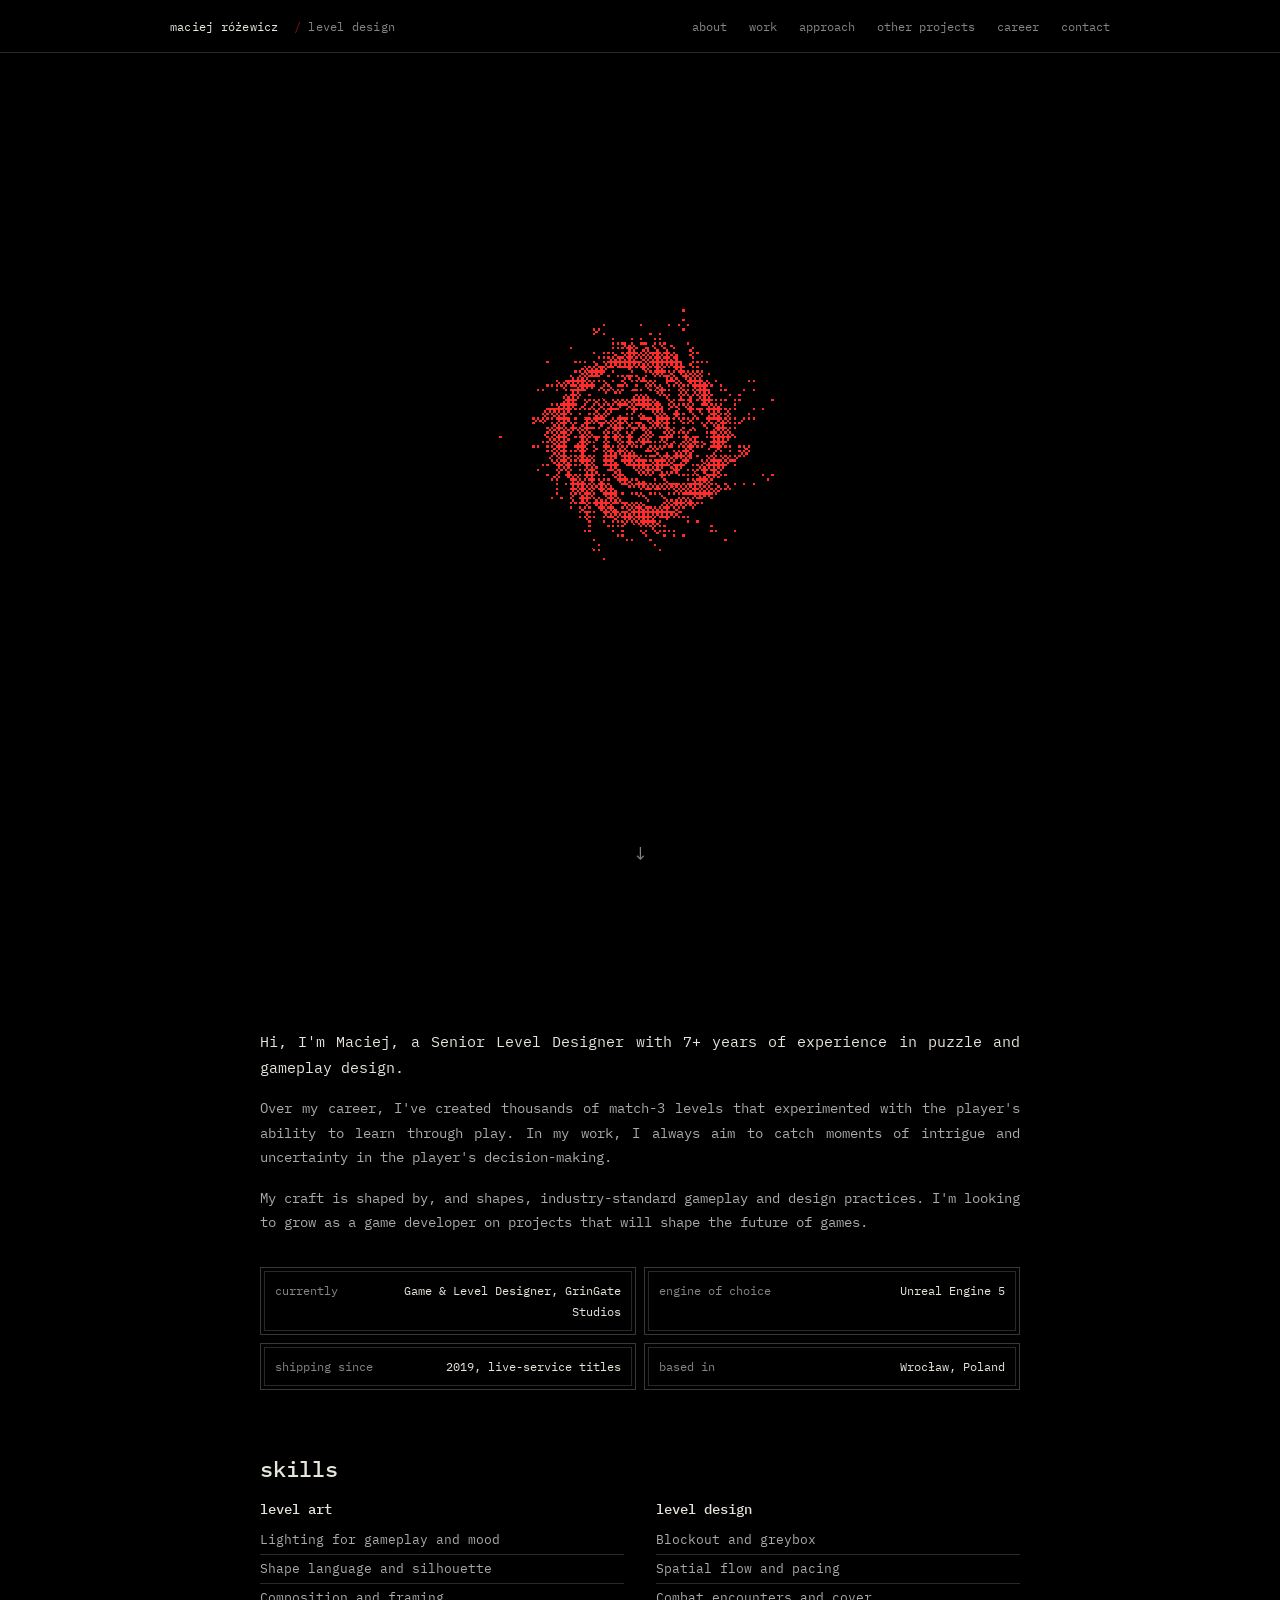
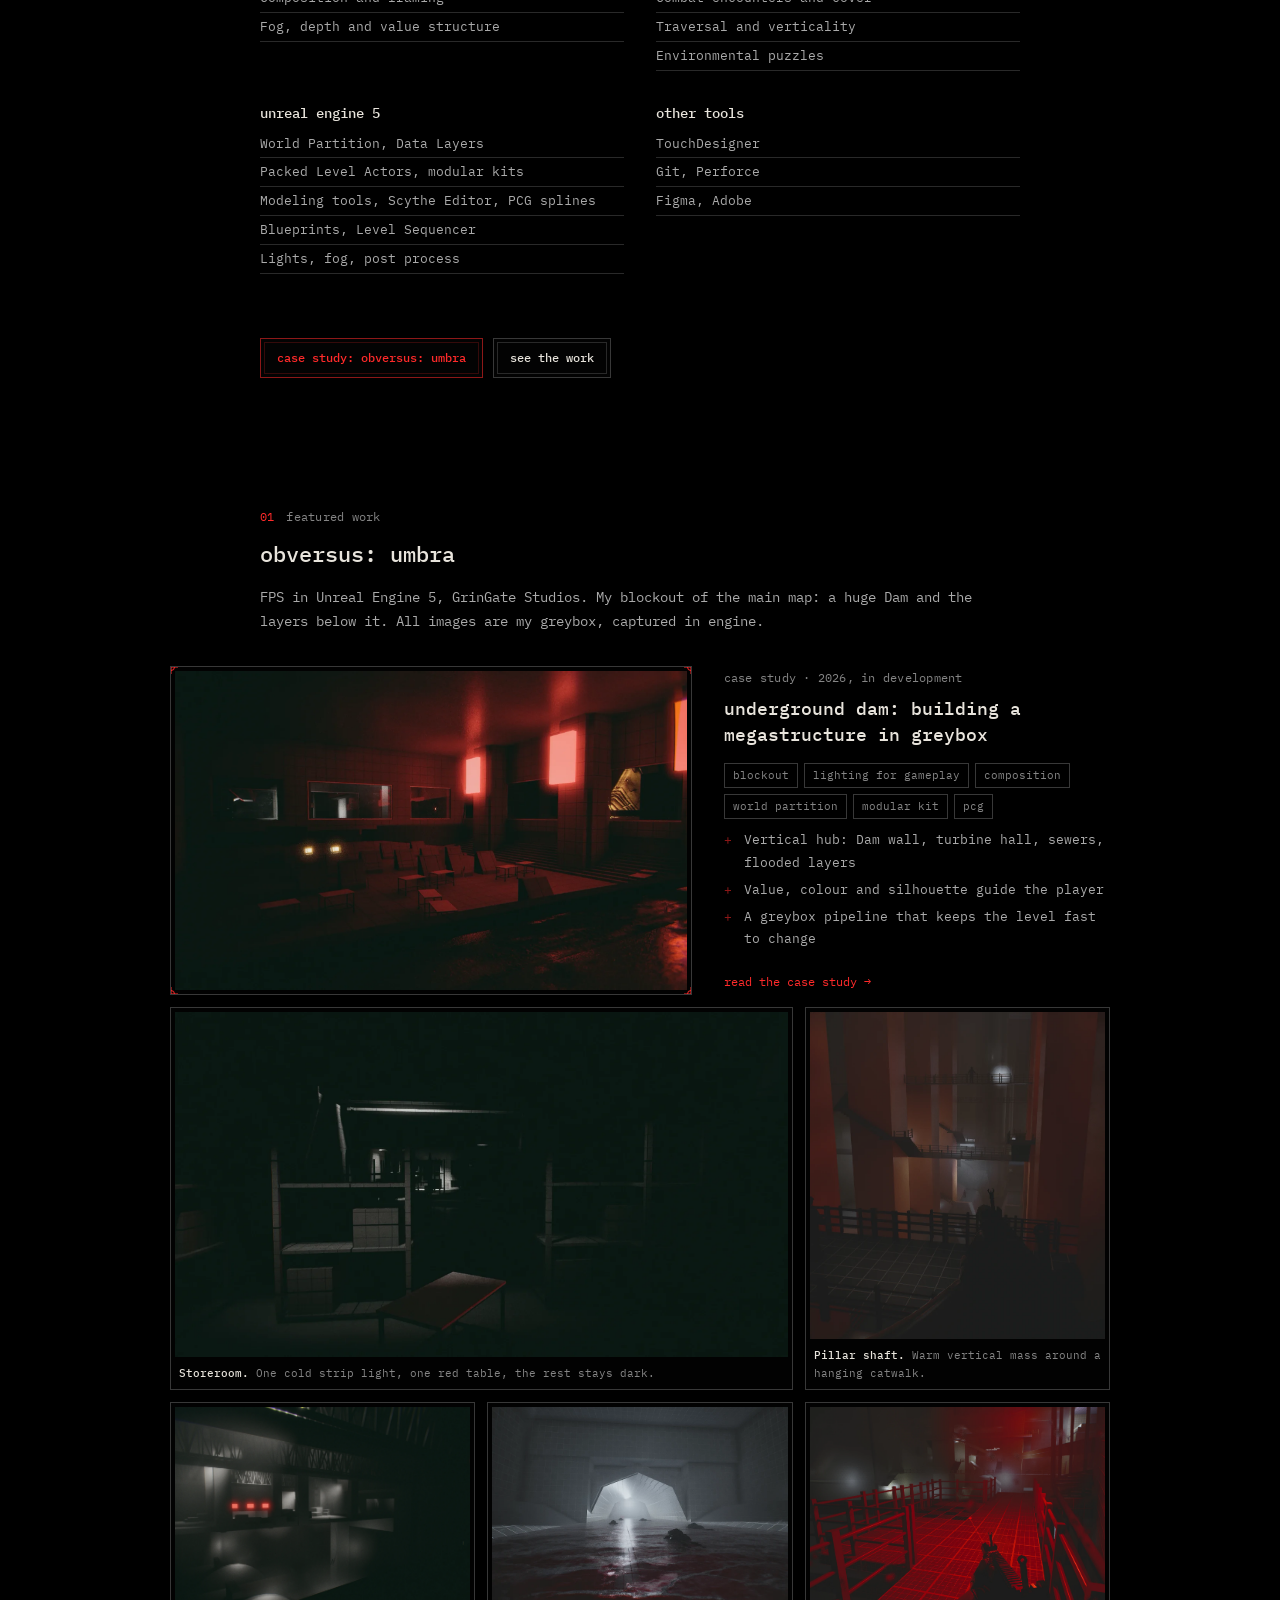
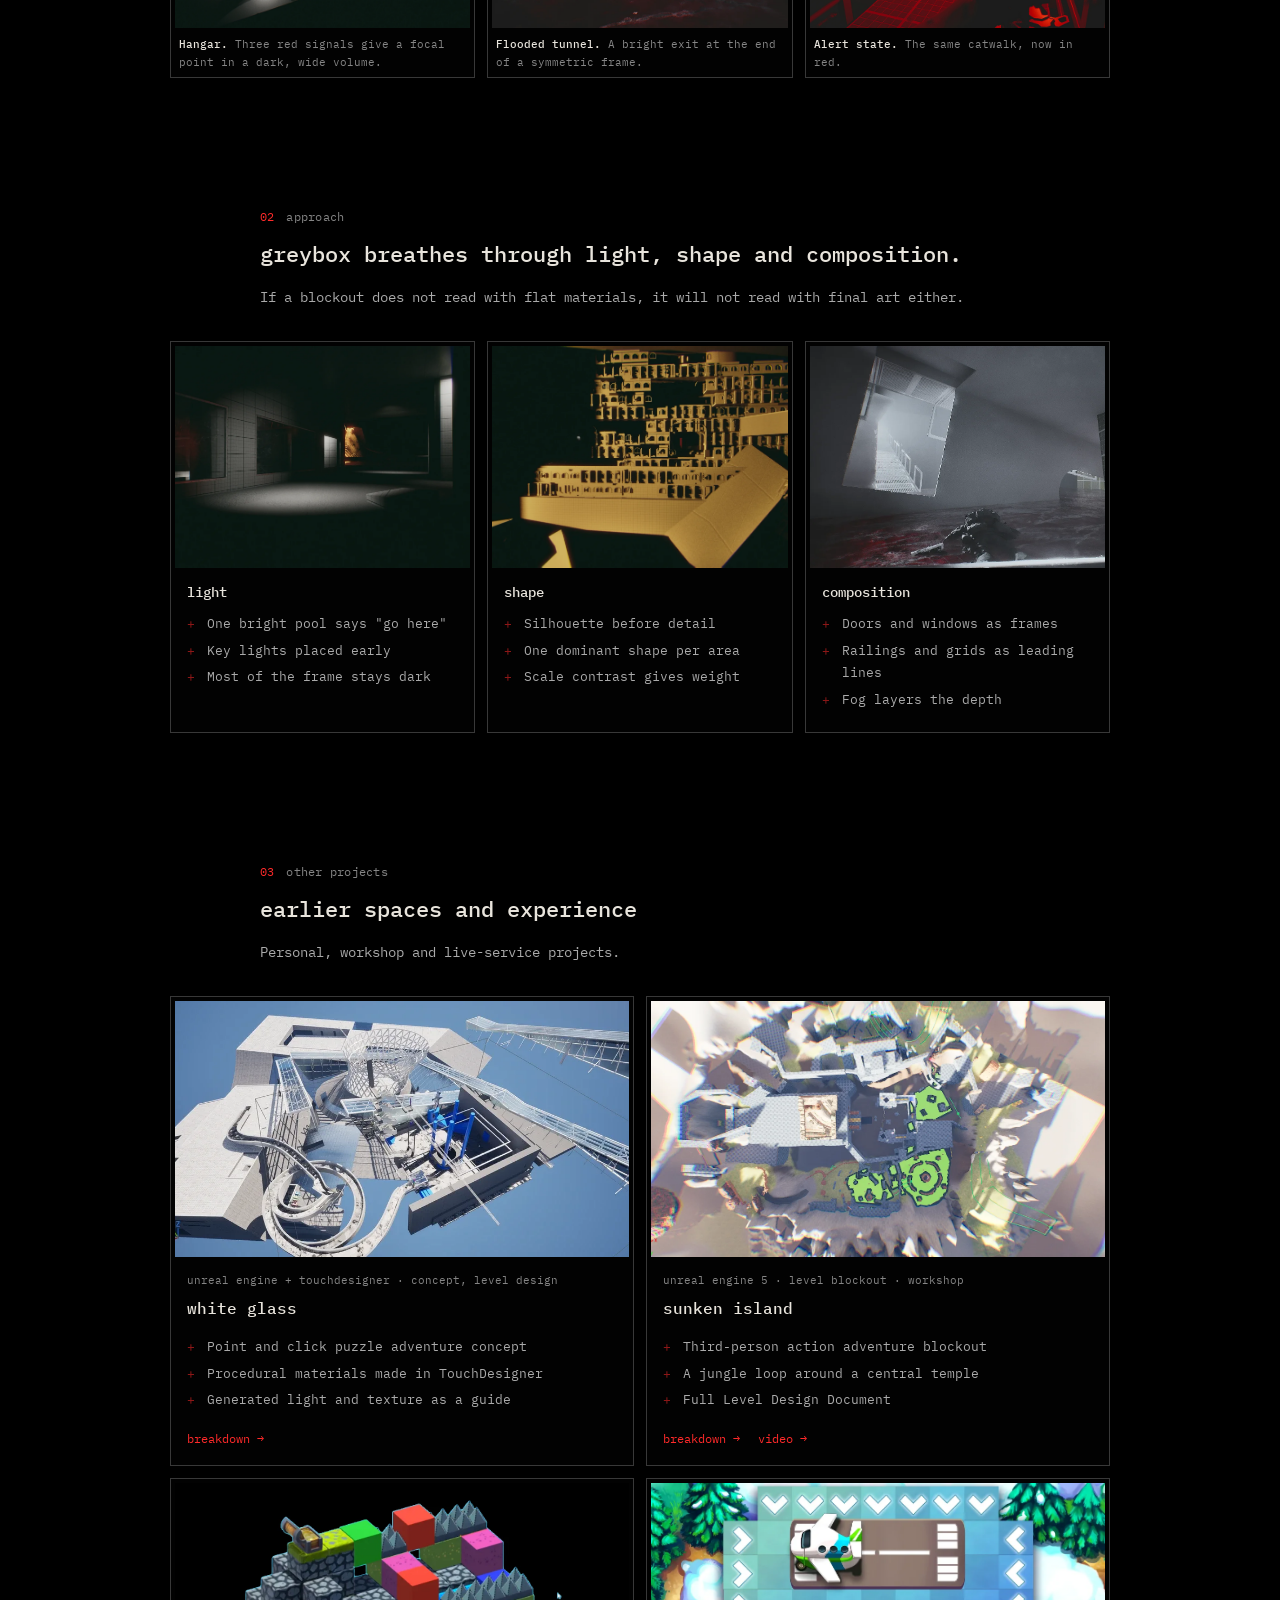
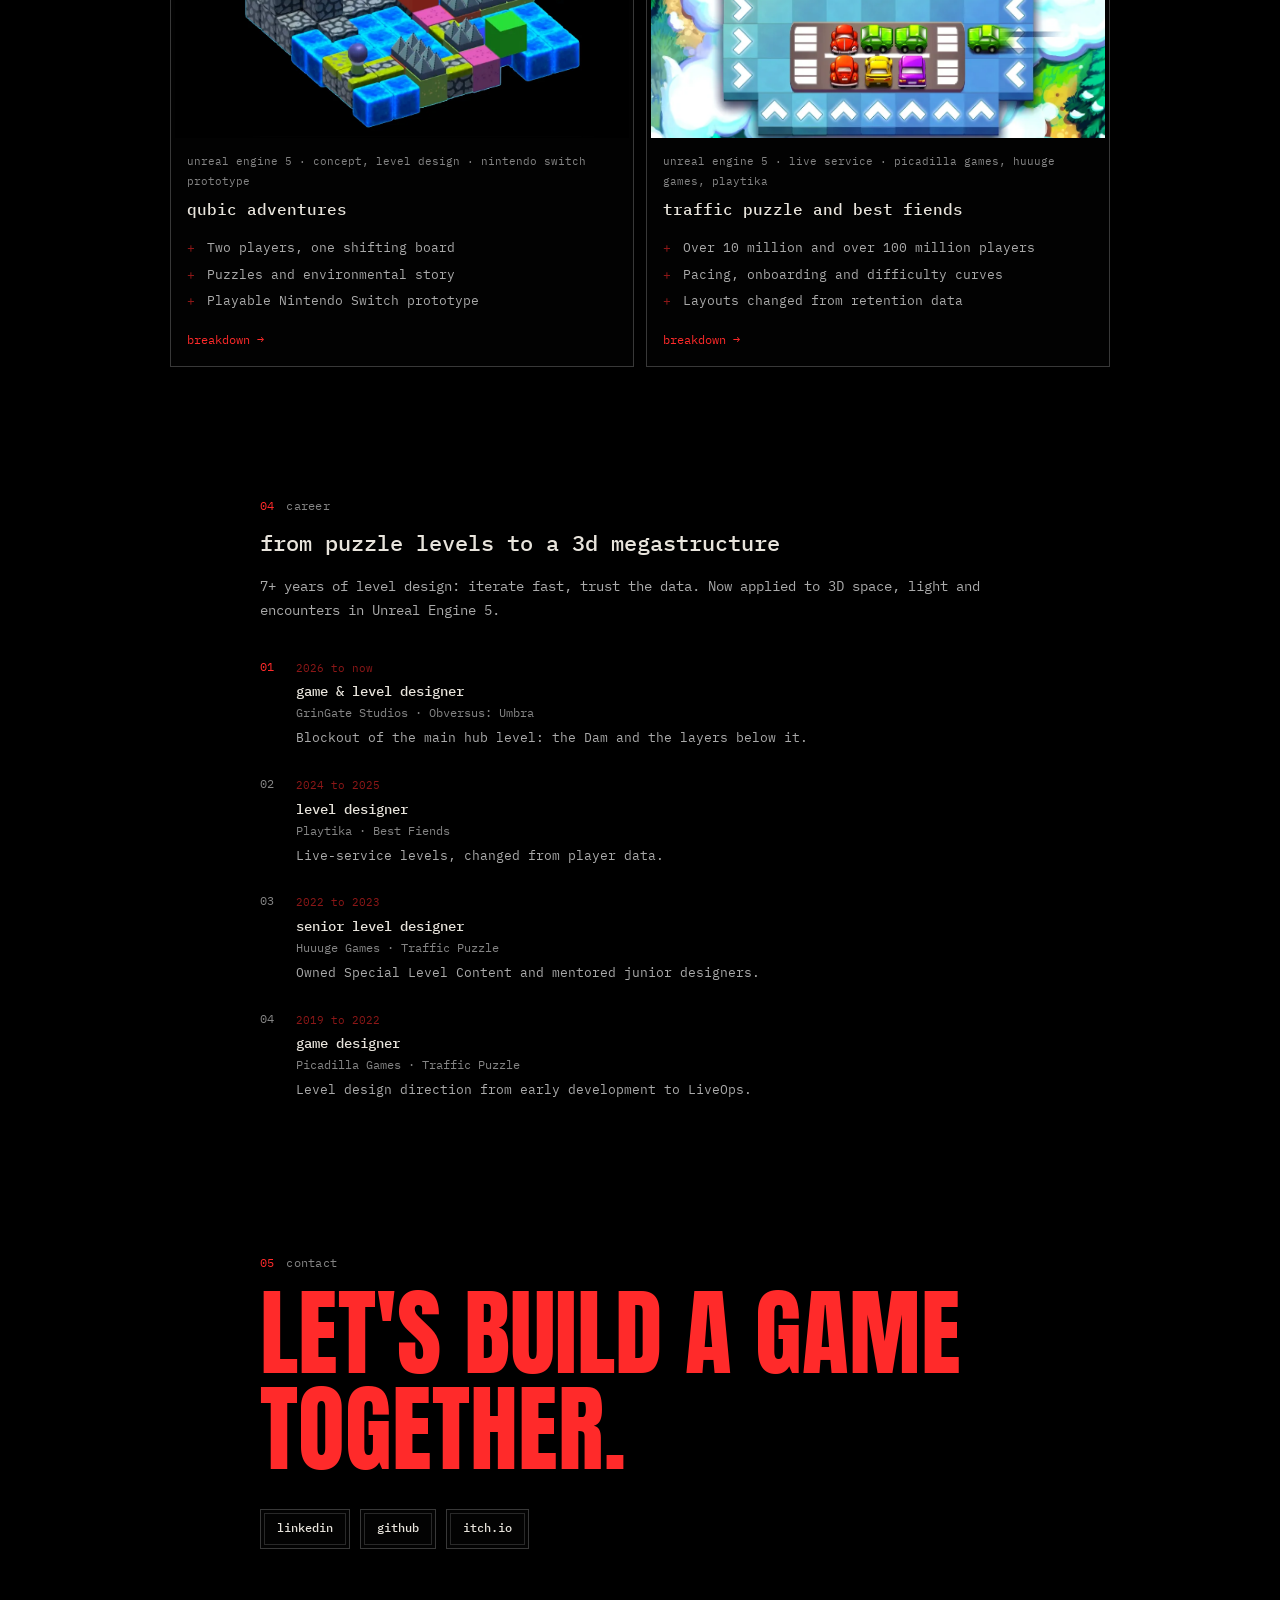
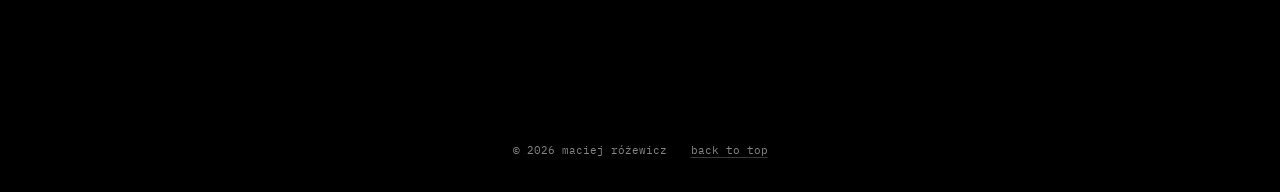
==== index.html @ 808bbcbc "Hero intro and frame-sheet print loop The swirl plays from a pre-dithered frame sheet, so no video a" ====
<!DOCTYPE html>
<html lang="en">
<head>
  <meta charset="utf-8">
  <meta name="viewport" content="width=device-width, initial-scale=1">
  <meta name="theme-color" content="#000000">
  <title>Maciej Różewicz | Level Designer, Unreal Engine</title>
  <meta name="description" content="Level design and level art portfolio of Maciej Różewicz. Blockout, light, shape and composition in Unreal Engine 5. Currently building Obversus: Umbra at GrinGate Studios.">
  <meta property="og:title" content="Maciej Różewicz | Level Designer, Unreal Engine">
  <meta property="og:description" content="Blockout, light, shape and composition in Unreal Engine 5.">
  <meta property="og:image" content="assets/img/ou/20-turbine-hall-gold.webp">
  <link rel="preconnect" href="https://fonts.googleapis.com">
  <link rel="preconnect" href="https://fonts.gstatic.com" crossorigin>
  <link href="https://fonts.googleapis.com/css2?family=Anton&family=IBM+Plex+Mono:wght@400;500&display=swap" rel="stylesheet">
  <script>document.documentElement.classList.add("js");</script>
  <link rel="stylesheet" href="assets/css/style.css?v=20261126j">
</head>
<body>
<a class="skip-link" href="#main">Skip to content</a>

<header class="site-header">
  <div class="wrap">
    <a class="brand" href="#top">Maciej Różewicz <span>Level Design</span></a>
    <button class="nav-toggle" aria-expanded="false" aria-controls="nav">Menu</button>
    <nav class="nav" id="nav" aria-label="Main">
      <a href="#about">About</a>
      <a href="#work">Work</a>
      <a href="#approach">Approach</a>
      <a href="#other">Other projects</a>
      <a href="#career">Career</a>
      <a href="#contact">Contact</a>
    </nav>
  </div>
</header>

<main id="main">

  <!-- ============ HERO ============ -->
  <svg width="0" height="0" style="position:absolute" aria-hidden="true">
    <filter id="ink"><feTurbulence type="fractalNoise" baseFrequency="0.9" numOctaves="2" seed="4"/><feDisplacementMap in="SourceGraphic" scale="1.6"/></filter>
  </svg>
  <section class="hero" id="top">
    <div class="hero-stage">
      <div class="print print-live" data-frames="assets/img/print-frames.png" data-count="147"><canvas aria-hidden="true"></canvas><img src="assets/img/print-hero.webp?v=20261126b" alt="" width="640" height="640"></div>
      <p class="signal-log" aria-label="The player acts, the level answers. For example: the player gets lost, a light shaft marks the way."><span class="log-act" aria-hidden="true">player gets lost</span><i aria-hidden="true">&rarr;</i><span class="log-res" aria-hidden="true">level: a light shaft marks the way</span></p>
    </div>
    <a class="scroll-cue" href="#about" aria-label="Scroll to about">&darr;</a>
  </section>

  <!-- ============ ABOUT ============ -->
  <section class="block intro" id="about">
    <div class="wrap">
      <h1 class="sr-only">Maciej Różewicz, Level Designer</h1>
      <div class="read reveal">
        <p class="lead">Hi, I'm Maciej, a Senior Level Designer with 7+ years of experience in puzzle and gameplay design.</p>
        <p>Over my career, I've created thousands of match-3 levels that experimented with the player's ability to learn through play. In my work, I always aim to catch moments of intrigue and uncertainty in the player's decision-making.</p>
        <p>My craft is shaped by, and shapes, industry-standard gameplay and design practices. I'm looking to grow as a game developer on projects that will shape the future of games.</p>
      </div>
      <dl class="facts reveal">
        <div><dt>currently</dt><dd>Game &amp; Level Designer, GrinGate Studios</dd></div>
        <div><dt>engine of choice</dt><dd>Unreal Engine 5</dd></div>
        <div><dt>shipping since</dt><dd>2019, live-service titles</dd></div>
        <div><dt>based in</dt><dd>Wrocław, Poland</dd></div>
      </dl>
      <h2 class="reveal">Skills</h2>
      <div class="skills reveal">
        <div>
          <h3>Level art</h3>
          <ul>
            <li>Lighting for gameplay and mood</li>
            <li>Shape language and silhouette</li>
            <li>Composition and framing</li>
            <li>Fog, depth and value structure</li>
          </ul>
        </div>
        <div>
          <h3>Level design</h3>
          <ul>
            <li>Blockout and greybox</li>
            <li>Spatial flow and pacing</li>
            <li>Combat encounters and cover</li>
            <li>Traversal and verticality</li>
            <li>Environmental puzzles</li>
          </ul>
        </div>
        <div>
          <h3>Unreal Engine 5</h3>
          <ul>
            <li>World Partition, Data Layers</li>
            <li>Packed Level Actors, modular kits</li>
            <li>Modeling tools, Scythe Editor, PCG splines</li>
            <li>Blueprints, Level Sequencer</li>
            <li>Lights, fog, post process</li>
          </ul>
        </div>
        <div>
          <h3>Other tools</h3>
          <ul>
            <li>TouchDesigner</li>
            <li>Git, Perforce</li>
            <li>Figma, Adobe</li>
          </ul>
        </div>
      </div>
      <div class="cta-row">
        <a class="btn primary" href="obversus-umbra.html">case study: obversus: umbra</a>
        <a class="btn" href="#work">see the work</a>
      </div>
    </div>
  </section>

  <!-- ============ FEATURED WORK ============ -->
  <section class="block" id="work">
    <div class="wrap">
      <div class="section-head">
        <div>
          <p class="eyebrow"><span class="num">01</span>Featured work</p>
          <h2>Obversus: Umbra</h2>
        </div>
        <p>FPS in Unreal Engine 5, GrinGate Studios. My blockout of the main map: a huge Dam and the layers below it. All images are my greybox, captured in engine.</p>
      </div>

      <a class="feature reveal" href="obversus-umbra.html">
        <div class="feature-media reg">
          <img src="assets/img/ou/22-red-lounge.webp" alt="Waiting room lit by three red light panels, with stairs at the back">
        </div>
        <div class="feature-body">
          <p class="eyebrow">Case study &middot; 2026, in development</p>
          <h3>Underground Dam: building a megastructure in greybox</h3>
          <ul class="tags">
            <li>Blockout</li><li>Lighting for gameplay</li><li>Composition</li><li>World Partition</li><li>Modular kit</li><li>PCG</li>
          </ul>
          <ul class="points">
            <li>Vertical hub: Dam wall, turbine hall, sewers, flooded layers</li>
            <li>Value, colour and silhouette guide the player</li>
            <li>A greybox pipeline that keeps the level fast to change</li>
          </ul>
          <span class="more">Read the case study</span>
        </div>
      </a>

      <div class="gallery">
        <figure class="g-8 reveal"><img src="assets/img/ou/23-storage-shelves.webp" alt="Dark storeroom with shelves, one cold strip light and a red table" loading="lazy" data-zoom><figcaption><strong>Storeroom.</strong> One cold strip light, one red table, the rest stays dark.</figcaption></figure>
        <figure class="g-4 reveal"><img src="assets/img/ou/13-pillar-canyon.webp" alt="Stacked catwalks between huge orange pillars" loading="lazy" data-zoom><figcaption><strong>Pillar shaft.</strong> Warm vertical mass around a hanging catwalk.</figcaption></figure>
        <figure class="g-4 reveal"><img src="assets/img/ou/02-hangar-red-signals.webp" alt="Hangar with three red signal lights under steel trusses" loading="lazy" data-zoom><figcaption><strong>Hangar.</strong> Three red signals give a focal point in a dark, wide volume.</figcaption></figure>
        <figure class="g-4 reveal"><img src="assets/img/ou/14-flooded-tunnel.webp" alt="Flooded tunnel with bright exit and bodies in red water" loading="lazy" data-zoom><figcaption><strong>Flooded tunnel.</strong> A bright exit at the end of a symmetric frame.</figcaption></figure>
        <figure class="g-4 reveal"><img src="assets/img/ou/12-catwalk-red-alert.webp" alt="Catwalk in red alert lighting, first-person view" loading="lazy" data-zoom><figcaption><strong>Alert state.</strong> The same catwalk, now in red.</figcaption></figure>
      </div>
    </div>
  </section>

  <!-- ============ APPROACH ============ -->
  <section class="block" id="approach">
    <div class="wrap">
      <div class="section-head">
        <div>
          <p class="eyebrow"><span class="num">02</span>Approach</p>
          <h2>Greybox breathes through light, shape and composition.</h2>
        </div>
        <p>If a blockout does not read with flat materials, it will not read with final art either.</p>
      </div>

      <div class="pillars">
        <article class="pillar reveal">
          <img src="assets/img/ou/24-tiled-windows.webp" alt="Tiled room with a single pool of light on the floor and a warm opening at the back" data-zoom>
          <div class="body">
            <h3>Light</h3>
            <ul class="points">
              <li>One bright pool says "go here"</li>
              <li>Key lights placed early</li>
              <li>Most of the frame stays dark</li>
            </ul>
          </div>
        </article>
        <article class="pillar reveal">
          <img src="assets/img/ou/21-arch-modules.webp" alt="Stacked rows of one modular arch form a wall of windows" data-zoom>
          <div class="body">
            <h3>Shape</h3>
            <ul class="points">
              <li>Silhouette before detail</li>
              <li>One dominant shape per area</li>
              <li>Scale contrast gives weight</li>
            </ul>
          </div>
        </article>
        <article class="pillar reveal">
          <img class="pos-left" src="assets/img/ou/11-window-tilted-room.webp?v=20261116b" alt="View through a window frame into a tilted, flooded room" data-zoom>
          <div class="body">
            <h3>Composition</h3>
            <ul class="points">
              <li>Doors and windows as frames</li>
              <li>Railings and grids as leading lines</li>
              <li>Fog layers the depth</li>
            </ul>
          </div>
        </article>
      </div>
    </div>
  </section>

  <!-- ============ OTHER PROJECTS ============ -->
  <section class="block" id="other">
    <div class="wrap">
      <div class="section-head">
        <div>
          <p class="eyebrow"><span class="num">03</span>Other projects</p>
          <h2>Earlier spaces and experience</h2>
        </div>
        <p>Personal, workshop and live-service projects.</p>
      </div>

      <div class="cards">
        <article class="card reveal">
          <a class="card-media" href="white-glass.html"><img src="assets/img/projects/white-glass/01-overview.webp" alt="White Glass level from above: white platforms, glass bridges and a spiral ramp" loading="lazy"></a>
          <div class="body">
            <p class="meta">Unreal Engine + TouchDesigner &middot; Concept, level design</p>
            <h3><a href="white-glass.html">White Glass</a></h3>
            <ul class="points">
              <li>Point and click puzzle adventure concept</li>
              <li>Procedural materials made in TouchDesigner</li>
              <li>Generated light and texture as a guide</li>
            </ul>
            <div class="links">
              <a href="white-glass.html">Breakdown</a>
            </div>
          </div>
        </article>

        <article class="card reveal">
          <a class="card-media" href="sunken-island.html"><img src="assets/img/projects/sunken-island/01-top-view.webp" alt="Sunken Island blockout, top view of the jungle loop" loading="lazy"></a>
          <div class="body">
            <p class="meta">Unreal Engine 5 &middot; Level blockout &middot; Workshop</p>
            <h3><a href="sunken-island.html">Sunken Island</a></h3>
            <ul class="points">
              <li>Third-person action adventure blockout</li>
              <li>A jungle loop around a central temple</li>
              <li>Full Level Design Document</li>
            </ul>
            <div class="links">
              <a href="sunken-island.html">Breakdown</a>
              <a href="https://youtu.be/KH2MGC_eYqI" target="_blank" rel="noopener">Video</a>
            </div>
          </div>
        </article>

        <article class="card reveal">
          <a class="card-media" href="qubic-adventures.html"><img src="assets/img/projects/qubic/01.webp" alt="Qubic Adventures puzzle board" loading="lazy"></a>
          <div class="body">
            <p class="meta">Unreal Engine 5 &middot; Concept, level design &middot; Nintendo Switch prototype</p>
            <h3><a href="qubic-adventures.html">Qubic Adventures</a></h3>
            <ul class="points">
              <li>Two players, one shifting board</li>
              <li>Puzzles and environmental story</li>
              <li>Playable Nintendo Switch prototype</li>
            </ul>
            <div class="links">
              <a href="qubic-adventures.html">Breakdown</a>
            </div>
          </div>
        </article>

        <article class="card reveal">
          <a class="card-media" href="puzzle-games.html"><img src="assets/img/projects/puzzle-games/tp-01.webp" alt="Traffic Puzzle level with a plane and rows of cars" loading="lazy"></a>
          <div class="body">
            <p class="meta">Unreal Engine 5 &middot; Live service &middot; Picadilla Games, Huuuge Games, Playtika</p>
            <h3><a href="puzzle-games.html">Traffic Puzzle and Best Fiends</a></h3>
            <ul class="points">
              <li>Over 10 million and over 100 million players</li>
              <li>Pacing, onboarding and difficulty curves</li>
              <li>Layouts changed from retention data</li>
            </ul>
            <div class="links">
              <a href="puzzle-games.html">Breakdown</a>
            </div>
          </div>
        </article>
      </div>
    </div>
  </section>

  <!-- ============ CAREER ============ -->
  <section class="block" id="career">
    <div class="wrap">
      <div class="section-head">
        <div>
          <p class="eyebrow"><span class="num">04</span>Career</p>
          <h2>From puzzle levels to a 3D megastructure</h2>
        </div>
        <p>7+ years of level design: iterate fast, trust the data. Now applied to 3D space, light and encounters in Unreal Engine 5.</p>
      </div>

      <ol class="timeline">
        <li class="current">
          <span class="when">2026 to now</span>
          <h3>Game &amp; Level Designer</h3>
          <div class="where">GrinGate Studios &middot; Obversus: Umbra</div>
          <p class="one">Blockout of the main hub level: the Dam and the layers below it.</p>
        </li>
        <li>
          <span class="when">2024 to 2025</span>
          <h3>Level Designer</h3>
          <div class="where">Playtika &middot; Best Fiends</div>
          <p class="one">Live-service levels, changed from player data.</p>
        </li>
        <li>
          <span class="when">2022 to 2023</span>
          <h3>Senior Level Designer</h3>
          <div class="where">Huuuge Games &middot; Traffic Puzzle</div>
          <p class="one">Owned Special Level Content and mentored junior designers.</p>
        </li>
        <li>
          <span class="when">2019 to 2022</span>
          <h3>Game Designer</h3>
          <div class="where">Picadilla Games &middot; Traffic Puzzle</div>
          <p class="one">Level design direction from early development to LiveOps.</p>
        </li>
      </ol>
    </div>
  </section>

  <!-- ============ CONTACT ============ -->
  <section class="block tight contact" id="contact">
    <div class="wrap">
      <p class="eyebrow"><span class="num">05</span>Contact</p>
      <h2>Let's build a game<br>together.</h2>
      <div class="contact-links">
        <a class="btn" href="https://www.linkedin.com/in/maciej-r%C3%B3%C5%BCewicz-6a57a228a/" target="_blank" rel="noopener">LinkedIn</a>
        <a class="btn" href="https://github.com/macuuu" target="_blank" rel="noopener">GitHub</a>
        <a class="btn" href="https://maaciek.itch.io/" target="_blank" rel="noopener">itch.io</a>
      </div>
    </div>
  </section>

</main>

<footer class="site-footer">
  <div class="wrap">
    <span>&copy; <span id="year">2026</span> Maciej Różewicz</span>
    <a href="#top">Back to top</a>
  </div>
</footer>

<script src="assets/js/main.js?v=20261126a"></script>
<script src="assets/js/print.js?v=20261126n"></script>
<script src="assets/js/log.js?v=20261126c"></script>
</body>
</html>
---- assets/css/style.css ----
/* Portfolio of Maciej Różewicz. Print-on-black style: one red ink, mono text, thin double frames. */

:root {
  --bg: #000;
  --ink: #ff2a2a;
  --ink-dim: #ff2a2a8c;
  --text: #e8e4dc;
  --dim: #aaa;
  --faint: #858585;
  --line: #383838;
  --line-in: #292929;
  --font-text: "IBM Plex Mono", ui-monospace, "SF Mono", Menlo, monospace;
  --font-display: "Anton", Impact, "Arial Narrow Bold", sans-serif;
  --col: 760px;
  --bleed: min(940px, 100vw - 32px);
  --s1: 8px; --s2: 16px; --s3: 32px; --s4: 64px; --s5: 128px;
  /* aliases used by inline styles in older markup */
  --accent: var(--ink);
  --font-mono: var(--font-text);
  --reg: url("data:image/svg+xml,%3Csvg xmlns='http://www.w3.org/2000/svg' viewBox='0 0 14 14' fill='none' stroke='%23ff2a2a' stroke-width='1'%3E%3Ccircle cx='7' cy='7' r='3.5'/%3E%3Cpath d='M7 0v14M0 7h14'/%3E%3C/svg%3E");
}

*, *::before, *::after { box-sizing: border-box; }
html { scroll-behavior: smooth; -webkit-text-size-adjust: 100%; }
body {
  margin: 0;
  background: var(--bg);
  color: var(--dim);
  font: 400 14px/1.75 var(--font-text);
  font-variant-numeric: tabular-nums lining-nums;
  -webkit-font-smoothing: antialiased;
}
::selection { background: var(--ink); color: #000; }
img { display: block; max-width: 100%; height: auto; }
[hidden] { display: none !important; }
a { color: var(--text); text-decoration: underline; text-decoration-color: var(--line); text-underline-offset: 3px; transition: color .15s, text-decoration-color .15s; }
a:hover { color: #fff; text-decoration-color: var(--ink); }
strong { color: var(--text); font-weight: 500; }
p { margin: 0 0 var(--s2); }
:focus-visible { outline: 1px solid var(--ink); outline-offset: 3px; }

h1, h2, h3 { color: var(--text); font-weight: 500; margin: 0; }
h2 { font: 500 22px/1.35 var(--font-text); text-transform: lowercase; margin-bottom: var(--s2); }
h3 { font: 500 14px/1.5 var(--font-text); text-transform: lowercase; margin-bottom: 6px; }

.skip-link { position: absolute; left: -999px; top: 8px; z-index: 100; background: var(--ink); color: #000; padding: 6px 10px; }
.skip-link:focus { left: 8px; }

/* Layout: a centred reading column, wide items break out to the bleed width */
.wrap { width: min(100% - 32px, var(--bleed)); margin-inline: auto; }
.wrap > *, .chapter > * { max-width: var(--col); margin-left: auto; margin-right: auto; }
.wrap > .gallery, .wrap > .pillars, .wrap > .cards, .wrap > .feature, 
.chapter > .gallery, .chapter > .video, .wrap > .case-layout, .case-layout, .case-layout > article { max-width: none; }

/* Header */
.site-header { position: sticky; top: 0; z-index: 40; background: #000000e6; backdrop-filter: blur(6px); border-bottom: 1px solid var(--line-in); }
.site-header .wrap { display: flex; align-items: center; justify-content: space-between; height: 52px; max-width: var(--bleed); }
.site-header .wrap > * { margin: 0; max-width: none; }
.brand { font-size: 12px; color: var(--text); text-decoration: none; text-transform: lowercase; letter-spacing: .02em; }
.brand span { color: var(--faint); margin-left: 8px; }
.brand span::before { content: "/ "; color: var(--ink-dim); }
.nav { display: flex; gap: 22px; }
.nav a { font-size: 12px; color: var(--faint); text-decoration: none; text-transform: lowercase; }
.nav a:hover { color: var(--text); }
.nav-toggle { display: none; background: none; border: 1px solid var(--line); color: var(--text); padding: 4px 10px; font: 12px var(--font-text); text-transform: lowercase; cursor: pointer; }
@media (max-width: 820px) {
  .nav-toggle { display: block; }
  .nav { display: none; position: absolute; top: 52px; left: 0; right: 0; flex-direction: column; gap: 0; background: #000; border-bottom: 1px solid var(--line); padding: 8px 16px 16px; }
  .nav a { padding: 10px 0; border-bottom: 1px solid var(--line-in); }
  .nav.open { display: flex; }
}

/* Labels */
.eyebrow { font-size: 12px; color: var(--faint); text-transform: lowercase; margin-top: 0; margin-bottom: 12px; letter-spacing: .02em; }
.eyebrow .num { color: var(--ink); margin-right: 12px; }
.role { font-size: 12px; color: var(--ink); text-transform: lowercase; letter-spacing: .04em; margin-top: 0; margin-bottom: var(--s2); }
.lead { color: var(--text); font-size: 15px; line-height: 1.7; }
.read p { text-align: justify; hyphens: auto; }
.meta { font-size: 11px; color: var(--faint); text-transform: lowercase; margin: 0 0 6px; }

/* Buttons: double frame like a node card */
.btn {
  position: relative; display: inline-flex; align-items: center; min-height: 40px; padding: 8px 16px;
  font: 500 12px/1.4 var(--font-text); text-transform: lowercase; color: var(--text); text-decoration: none;
  border: 1px solid var(--line); background: #ffffff03;
}
.btn::after { content: ""; position: absolute; inset: 3px; border: 1px solid var(--line-in); pointer-events: none; transition: border-color .15s; }
.btn:hover { color: #fff; border-color: var(--faint); }
.btn.primary { color: var(--ink); border-color: var(--ink-dim); }
.btn.primary::after { border-color: #ff2a2a33; }
.btn.primary:hover { color: #fff; background: #ff2a2a1a; }

.tags { list-style: none; display: flex; flex-wrap: wrap; gap: 6px; padding: 0; margin-top: var(--s2); margin-bottom: 0; }
.tags li { font-size: 11px; color: var(--faint); border: 1px solid var(--line); padding: 2px 8px; text-transform: lowercase; }

.points { list-style: none; padding: 0; margin-top: 10px; margin-bottom: 0; }
.points li { position: relative; padding-left: 20px; margin-bottom: 4px; font-size: 13px; }
.points li::before { content: "+"; position: absolute; left: 0; color: var(--ink-dim); }

/* Registration marks around framed exhibits */
.reg { position: relative; }
.reg::before { content: ""; position: absolute; inset: -7px; pointer-events: none; background: var(--reg) 0 0 / 14px no-repeat, var(--reg) 100% 0 / 14px no-repeat, var(--reg) 0 100% / 14px no-repeat, var(--reg) 100% 100% / 14px no-repeat; z-index: 2; }

/* Hero (home): one black screen, only the print and the typing log */
.hero { position: relative; display: grid; place-items: center; min-height: calc(100svh - 52px); padding: var(--s4) 16px; }
.hero-stage { display: flex; flex-direction: column; align-items: center; gap: var(--s3); width: min(100%, 60ch); }
.hero .print { position: relative; width: clamp(160px, 30vw, 300px); aspect-ratio: 1; filter: url(#ink); }
.hero .print canvas, .hero .print img { position: absolute; inset: 0; width: 100%; height: 100%; image-rendering: pixelated; }
.hero .print canvas { display: none; }
.hero .print.is-live canvas { display: block; }
.hero .signal-log { width: 100%; margin-top: 0; }
/* Intro (with JS): the print fades in first, the log and the scroll cue follow */
.js .hero .print { opacity: 0; transform: scale(.96); transition: opacity 2.4s ease, transform 3.2s cubic-bezier(.2, .7, .2, 1); }
.js .hero.is-on .print { opacity: 1; transform: none; }
.hero .signal-log { transition: opacity .5s ease; }
.hero .signal-log.is-waiting { opacity: 0; }
.js .hero .scroll-cue { opacity: 0; transition: opacity 1.2s ease 5s; }
.js .hero.is-on .scroll-cue { opacity: 1; }
@media (prefers-reduced-motion: reduce) { .js .hero .print, .js .hero .scroll-cue { transition: none; transform: none; } }
.scroll-cue { position: absolute; left: 50%; bottom: var(--s3); transform: translateX(-50%); color: var(--faint); text-decoration: none; font-size: 18px; animation: cue 2.4s ease-in-out infinite; }
.scroll-cue:hover { color: var(--ink); }
@keyframes cue { 50% { transform: translate(-50%, 6px); } }
@media (max-width: 620px) { .facts { grid-template-columns: 1fr; } }

/* About (home): about text, facts, then skills */
.sr-only { position: absolute; width: 1px; height: 1px; margin: -1px; padding: 0; overflow: hidden; clip: rect(0 0 0 0); white-space: nowrap; border: 0; }
.intro .facts { margin: var(--s3) auto var(--s4); }
.cta-row, .contact-links { display: flex; flex-wrap: wrap; gap: 10px; margin-top: var(--s3); }
.intro .cta-row { margin-top: var(--s4); }
.facts { display: grid; grid-template-columns: repeat(2, minmax(0, 1fr)); gap: 8px; margin-top: var(--s3); margin-bottom: 0; }
.facts div { position: relative; display: flex; justify-content: space-between; gap: 12px; padding: 12px 14px; border: 1px solid var(--line); font-size: 12px; }
.facts div::after { content: ""; position: absolute; inset: 3px; border: 1px solid var(--line-in); pointer-events: none; }
.facts dt { color: var(--faint); text-transform: lowercase; }
.facts dd { margin: 0; color: var(--text); text-align: right; }

/* Typing log (home hero): the player acts, the level answers */
.signal-log { margin-top: 18px; margin-bottom: 0; min-height: 3.4em; max-width: var(--col); font-size: 15px; line-height: 1.7; color: var(--faint); text-transform: lowercase; }
.signal-log::before { content: "> "; color: var(--ink-dim); }
.signal-log .log-act { color: var(--text); }
.signal-log i { font-style: normal; color: var(--ink-dim); margin: 0 10px; }
.signal-log .log-res { color: var(--ink); }
.signal-log:has(.log-res:empty) i { visibility: hidden; }
.signal-log .caret { display: inline-block; width: .6em; height: 1em; margin-left: 2px; vertical-align: -2px; background: var(--ink); animation: caret 1s steps(1) infinite; }
@keyframes caret { 50% { opacity: 0; } }

/* Framed figures */
figure { margin: 0; }
.frame, .gallery figure, .pillar, .card, .feature-media, .case-hero .hero-media {
  position: relative; border: 1px solid var(--line); background: #ffffff02;
}
.gallery figure { display: flex; flex-direction: column; padding: 4px; }
.gallery figure img { width: 100%; height: 100%; object-fit: cover; cursor: zoom-in; filter: saturate(.95); transition: filter .4s; }
.gallery figure:hover img { filter: saturate(1.08); }
.gallery figure .img { position: relative; flex: 1; min-height: 0; overflow: hidden; }
figcaption, .gallery figcaption { font-size: 11px; line-height: 1.6; color: var(--faint); padding: 8px 4px 2px; }
figcaption strong { color: var(--text); font-weight: 500; }

/* Sections */
.block { padding: var(--s5) 0 0; }
.block.tight { padding-bottom: var(--s5); }
.section-head { margin-bottom: var(--s3); }
.section-head > p { color: var(--dim); }

/* Approach pillars */
.pillars { display: grid; grid-template-columns: repeat(3, minmax(0, 1fr)); gap: 12px; }
.pillar { padding: 4px; }
.pillar img { aspect-ratio: 4 / 3; object-fit: cover; width: 100%; cursor: zoom-in; }
.pillar img.pos-left { object-position: left center; }
.pillar .body { padding: 14px 12px 12px; }
@media (max-width: 820px) { .pillars { grid-template-columns: 1fr; } }

/* Feature */
.feature { display: grid; grid-template-columns: 1.35fr 1fr; gap: var(--s3); align-items: center; text-decoration: none; color: inherit; margin-bottom: 12px; }
.feature-media { padding: 4px; overflow: hidden; }
.feature-media img { width: 100%; aspect-ratio: 16 / 10; object-fit: cover; transition: transform .8s ease; }
.feature:hover .feature-media img { transform: scale(1.02); }
.feature-body h3 { font-size: 18px; line-height: 1.4; }
.feature-body .eyebrow { margin-bottom: 8px; }
.more { display: inline-block; margin-top: var(--s2); color: var(--ink); font-size: 12px; text-transform: lowercase; }
.more::after { content: "  \2192"; }
.feature:hover .more { color: #fff; }
@media (max-width: 820px) { .feature { grid-template-columns: 1fr; } }

/* Gallery grid */
.gallery { display: grid; grid-template-columns: repeat(12, minmax(0, 1fr)); gap: 12px; }
.g-12 { grid-column: span 12; }
.g-8 { grid-column: span 8; }
.g-6 { grid-column: span 6; }
.g-4 { grid-column: span 4; }
.g-3 { grid-column: span 3; }
.g-2 { grid-column: span 2; }
.gallery figure > img { aspect-ratio: 16 / 9; }
.gallery .g-12 > img { aspect-ratio: 21 / 9; }
.gallery .g-6 > img, .gallery .g-4 > img, .gallery .g-3 > img, .gallery .g-2 > img { aspect-ratio: 4 / 3; }
.gallery .tall > img { aspect-ratio: 9 / 16; }
.gallery .contain > img { object-fit: contain; background: #050505; }
@media (min-width: 761px) {
  .gallery .g-8 + .g-4 > img { aspect-ratio: auto; flex: 1; min-height: 0; }
}
@media (max-width: 760px) {
  .g-12, .g-8, .g-6, .g-4, .g-3 { grid-column: span 12; }
  .gallery .g-2, .gallery .tall { grid-column: span 4; }
}

/* Project cards */
.cards { display: grid; grid-template-columns: repeat(2, minmax(0, 1fr)); gap: 12px; }
.card { display: flex; flex-direction: column; padding: 4px; }
.card-media { display: block; overflow: hidden; }
.card-media img { aspect-ratio: 16 / 9; object-fit: cover; width: 100%; transition: transform .8s ease; }
.card-media:hover img { transform: scale(1.03); }
.card .body { padding: 14px 12px 12px; display: flex; flex-direction: column; flex: 1; }
.card h3 { font-size: 16px; }
.card h3 a { color: inherit; text-decoration: none; }
.card h3 a:hover { color: var(--ink); }
.card .links { margin-top: auto; padding-top: 12px; display: flex; gap: 18px; font-size: 12px; text-transform: lowercase; }
.card .links a { color: var(--ink); text-decoration: none; }
.card .links a::after { content: " \2192"; }
.card .links a:hover { color: #fff; }
@media (max-width: 760px) { .cards { grid-template-columns: 1fr; } }

/* Career */
.about-grid { display: grid; grid-template-columns: minmax(0, 1fr) minmax(0, 1fr); gap: var(--s4); max-width: var(--col); margin-inline: auto; }
@media (max-width: 820px) { .about-grid { grid-template-columns: 1fr; gap: var(--s3); } }
.timeline { list-style: none; margin-top: 0; margin-bottom: 0; padding: 0; counter-reset: tl; }
.timeline li { position: relative; padding: 0 0 22px 36px; counter-increment: tl; }
.timeline li::before { content: counter(tl, decimal-leading-zero); position: absolute; left: 0; top: 1px; color: var(--faint); font-size: 12px; }
.timeline li.current::before { color: var(--ink); }
.timeline .when { font-size: 11px; color: var(--ink-dim); text-transform: lowercase; }
.timeline h3 { margin: 2px 0 0; }
.timeline .where { font-size: 12px; color: var(--faint); }
.timeline .one { font-size: 13px; margin: 4px 0 0; }
.skills { display: grid; grid-template-columns: repeat(2, minmax(0, 1fr)); gap: var(--s3) var(--s3); }
.skills ul { list-style: none; padding: 0; margin: 6px 0 0; }
.skills li { font-size: 12.5px; padding: 3px 0; border-bottom: 1px solid var(--line-in); }
.chapter .skills { grid-template-columns: repeat(3, minmax(0, 1fr)); }
@media (max-width: 620px) { .skills, .chapter .skills { grid-template-columns: 1fr; } }

/* Contact */
.contact h2 { font: 400 clamp(44px, 9vw, 96px)/1 var(--font-display); color: var(--ink); text-transform: uppercase; margin-bottom: var(--s3); }

.contact-links.flash .btn { animation: contact-flash 1.5s ease both; }
.contact-links.flash .btn:nth-child(2) { animation-delay: .15s; }
.contact-links.flash .btn:nth-child(3) { animation-delay: .3s; }
@keyframes contact-flash {
  0%, 100% { border-color: var(--line); color: var(--text); background: #ffffff03; }
  20%, 55% { border-color: var(--ink); color: #fff; background: #ff2a2a26; box-shadow: 0 0 18px #ff2a2a40; }
}
@media (prefers-reduced-motion: reduce) { .contact-links.flash .btn { animation: none; border-color: var(--ink); } }

/* Footer */
.site-footer { padding: var(--s4) 0 var(--s3); }
.site-footer .wrap { display: flex; justify-content: center; gap: 24px; font-size: 11px; color: var(--faint); text-transform: lowercase; }
.site-footer .wrap > * { margin: 0; }
.site-footer a { color: var(--faint); }

/* Case study and project pages */
.case-hero { display: flex; flex-direction: column; padding: var(--s4) 0 0; }
.case-hero .wrap { order: 1; }
.case-hero .hero-media { order: 2; width: var(--bleed); margin: var(--s4) auto 0; padding: 4px; }
.case-hero .hero-media img { width: 100%; aspect-ratio: 21 / 9; object-fit: cover; }
.case-hero .hero-media::before { content: ""; position: absolute; inset: -7px; pointer-events: none; background: var(--reg) 0 0 / 14px no-repeat, var(--reg) 100% 0 / 14px no-repeat, var(--reg) 0 100% / 14px no-repeat, var(--reg) 100% 100% / 14px no-repeat; }
.case-hero h1 { font: 400 clamp(46px, 9vw, 96px)/1 var(--font-display); color: var(--ink); text-transform: uppercase; margin-top: 0; margin-bottom: var(--s3); }
.breadcrumb { font-size: 11px; color: var(--faint); text-transform: lowercase; margin-bottom: var(--s3); }
.breadcrumb a { color: var(--faint); }
.case-hero .lead { max-width: var(--col); }

.case-layout { display: block; padding: var(--s4) 0 0; }
.toc { max-width: var(--col); margin: 0 auto var(--s4); border: 1px solid var(--line); padding: 14px 16px; position: relative; }
.toc::after { content: ""; position: absolute; inset: 3px; border: 1px solid var(--line-in); pointer-events: none; }
.toc p { font-size: 11px; color: var(--faint); text-transform: lowercase; margin: 0 0 8px; }
.toc ol { list-style: none; margin: 0; padding: 0; display: flex; flex-wrap: wrap; gap: 4px 22px; counter-reset: toc; }
.toc li { counter-increment: toc; position: relative; z-index: 1; }
.toc a { font-size: 12px; color: var(--dim); text-decoration: none; text-transform: lowercase; }
.toc a::before { content: counter(toc, decimal-leading-zero) " "; color: var(--faint); }
.toc a:hover, .toc a.active { color: var(--text); }
.toc a.active::before { color: var(--ink); }

.chapter { padding: 0 0 var(--s5); }
.chapter .read + .gallery, .chapter .gallery + .read, .chapter .principles + .gallery, .chapter .keys + .gallery, .chapter .gallery + .spaces { margin-top: var(--s3); }
.chapter ul:not(.tags):not(.points):not(.keys):not(.spaces) { padding-left: 20px; }

.context { display: grid; grid-template-columns: repeat(2, minmax(0, 1fr)); gap: 8px; margin: var(--s2) auto var(--s3); }
.context div { position: relative; display: flex; justify-content: space-between; gap: 12px; padding: 11px 14px; border: 1px solid var(--line); font-size: 12px; }
.context div::after { content: ""; position: absolute; inset: 3px; border: 1px solid var(--line-in); pointer-events: none; }
.context dt { color: var(--faint); text-transform: lowercase; }
.context dd { margin: 0; color: var(--text); text-align: right; }
@media (max-width: 620px) { .context { grid-template-columns: 1fr; } }

.principles { counter-reset: pr; display: grid; gap: 14px; margin-top: var(--s2); }
.principles > div { counter-increment: pr; display: grid; grid-template-columns: 36px 1fr; column-gap: 0; }
.principles > div::before { content: counter(pr, decimal-leading-zero); color: var(--faint); font-size: 12px; padding-top: 1px; grid-row: span 2; }
.principles h3 { margin: 0; }
.principles p { margin: 0; font-size: 13px; text-align: justify; hyphens: auto; }
.principles.three { margin-top: var(--s3); }

.callout { border-left: 1px solid var(--ink); padding: 4px 0 4px 16px; margin-top: var(--s3); }
.callout p { margin: 0; font-size: 12px; color: var(--faint); }

.keys, .spaces { list-style: none; padding: 0; margin: var(--s3) auto 0; display: grid; gap: 6px; }
.keys li, .spaces li { font-size: 13px; display: grid; grid-template-columns: auto 1fr; gap: 12px; align-items: baseline; border-bottom: 1px solid var(--line-in); padding: 6px 0; }
.spaces li { grid-template-columns: 170px 1fr; }
.keys li { grid-template-columns: 14px 150px 1fr; }
.dot { width: 9px; height: 9px; border-radius: 50%; display: inline-block; }
@media (max-width: 620px) { .spaces li, .keys li { grid-template-columns: 1fr; gap: 0; } .keys li { grid-template-columns: 14px 1fr; } }

table.kit { width: 100%; border-collapse: collapse; font-size: 12px; margin-top: var(--s2); }
table.kit th, table.kit td { text-align: left; padding: 8px 10px; border-bottom: 1px solid var(--line-in); }
table.kit th { color: var(--faint); font-weight: 400; text-transform: lowercase; }

.video { position: relative; aspect-ratio: 16 / 9; border: 1px solid var(--line); padding: 4px; background: #000; max-width: var(--bleed); }
.video iframe { width: 100%; height: 100%; border: 0; display: block; }
.doc-row { display: flex; flex-wrap: wrap; gap: 10px; margin-top: var(--s3); }

.next-case { display: flex; justify-content: space-between; gap: 12px; padding: 0 0 var(--s4); max-width: var(--col); }

/* Lightbox */
.lightbox { position: fixed; inset: 0; z-index: 90; background: #000000f2; display: none; flex-direction: column; align-items: center; justify-content: center; padding: 60px 20px; }
.lightbox.open { display: flex; }
.lightbox img { max-width: 100%; max-height: calc(100vh - 150px); object-fit: contain; border: 1px solid var(--line); padding: 4px; }
.lightbox .lb-caption { color: var(--faint); font-size: 12px; margin-top: 14px; text-align: center; max-width: 760px; }
.lightbox button { position: absolute; background: #000; color: var(--text); border: 1px solid var(--line); width: 42px; height: 42px; font: 16px var(--font-text); cursor: pointer; }
.lightbox button:hover { border-color: var(--ink); color: var(--ink); }
.lb-close { top: 18px; right: 18px; }
.lb-prev { left: 18px; top: 50%; transform: translateY(-50%); }
.lb-next { right: 18px; top: 50%; transform: translateY(-50%); }
@media (max-width: 760px) { .lb-prev, .lb-next { top: auto; bottom: 18px; transform: none; } }

/* Reveal */
.reveal { opacity: 0; transform: translateY(14px); transition: opacity .9s ease, transform .9s ease; }
.reveal.in { opacity: 1; transform: none; }

@media (prefers-reduced-motion: reduce) {
  html { scroll-behavior: auto; }
  .reveal { opacity: 1; transform: none; transition: none; }
  .gallery figure img, .feature-media img, .card-media img { transition: none; }
}
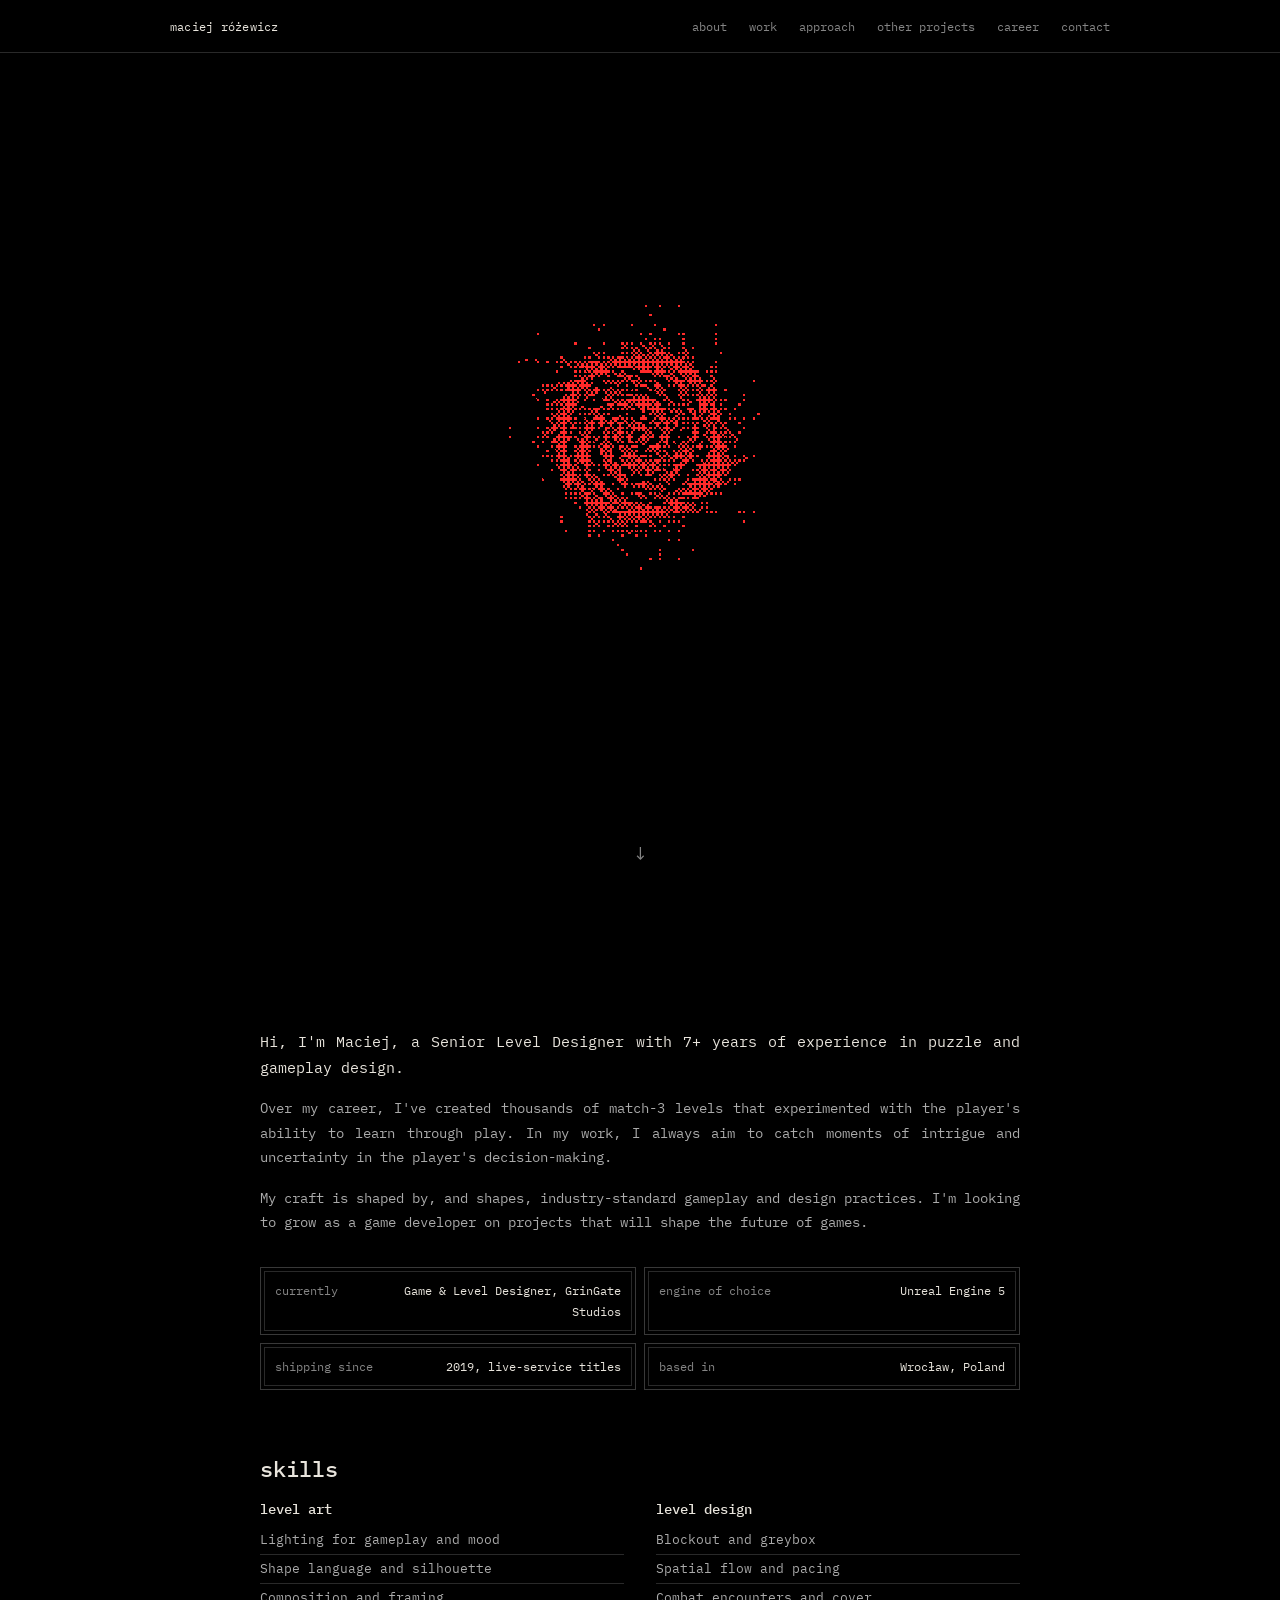
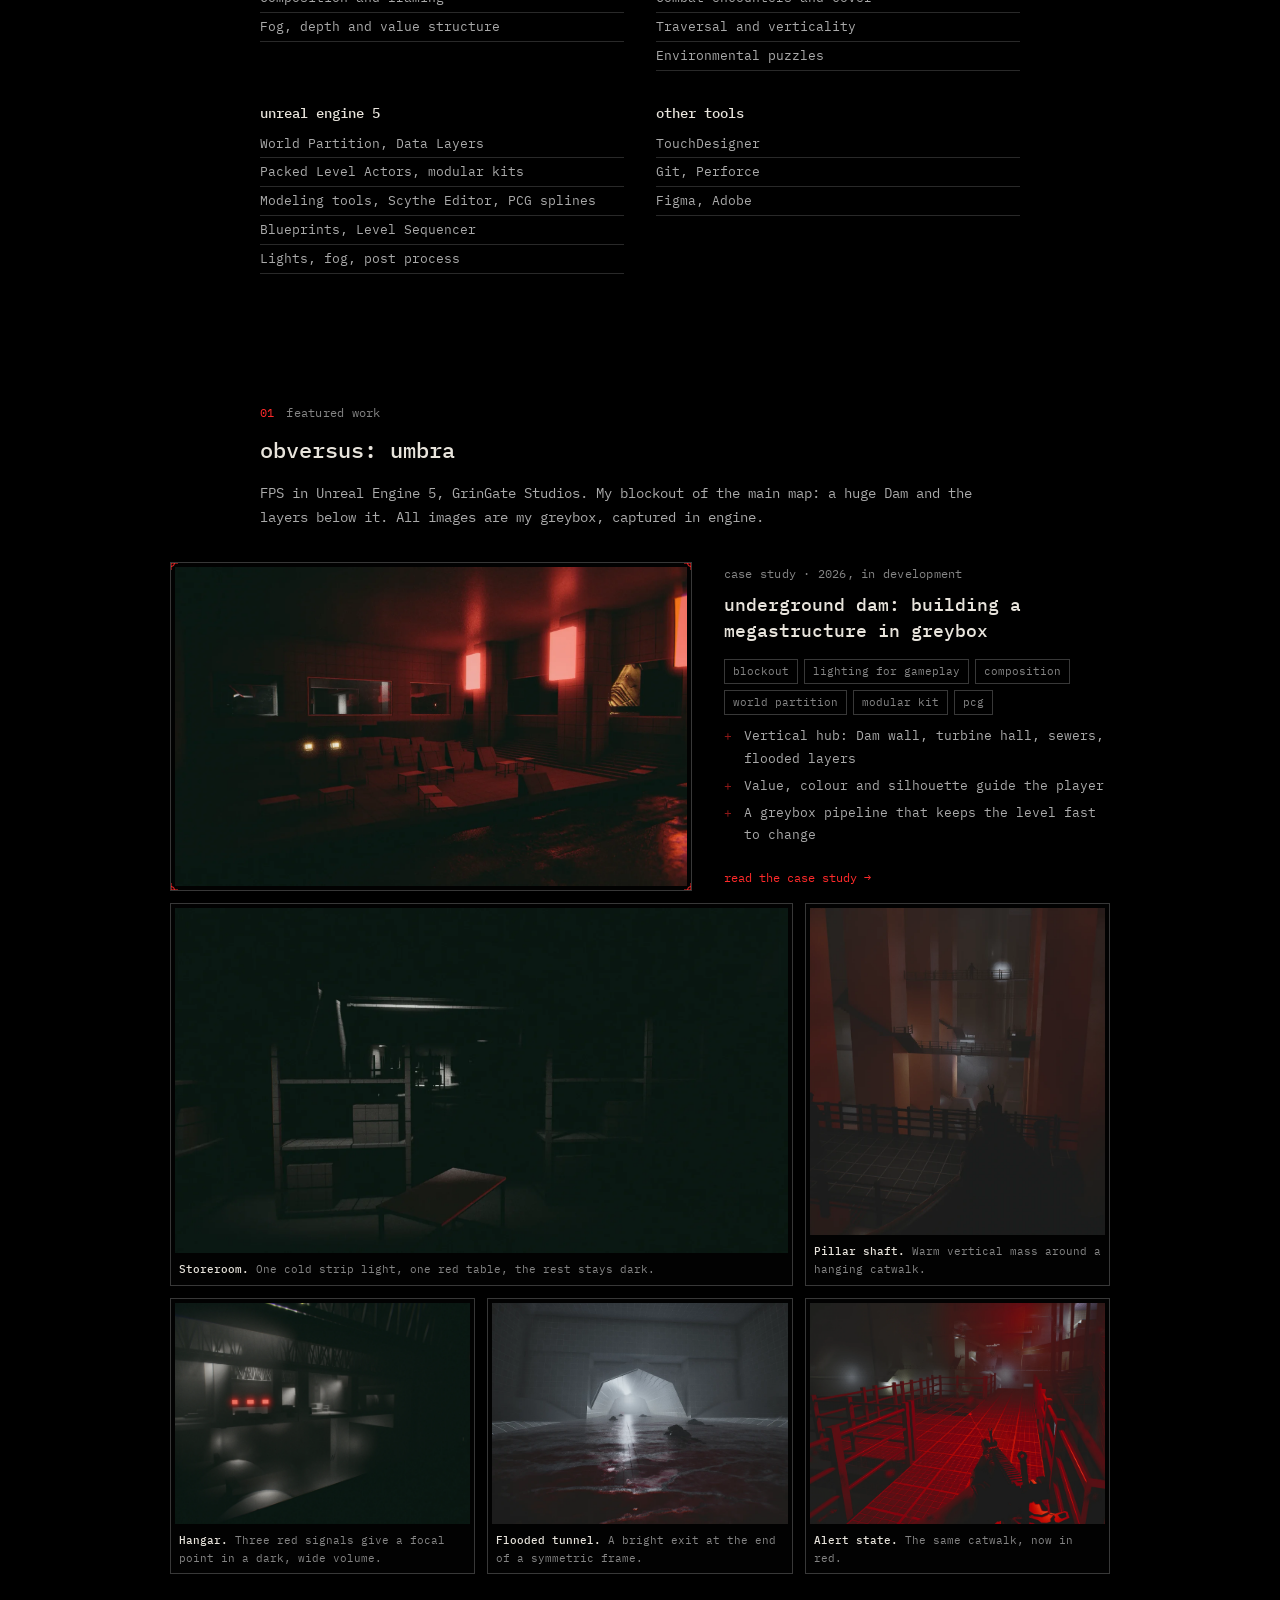
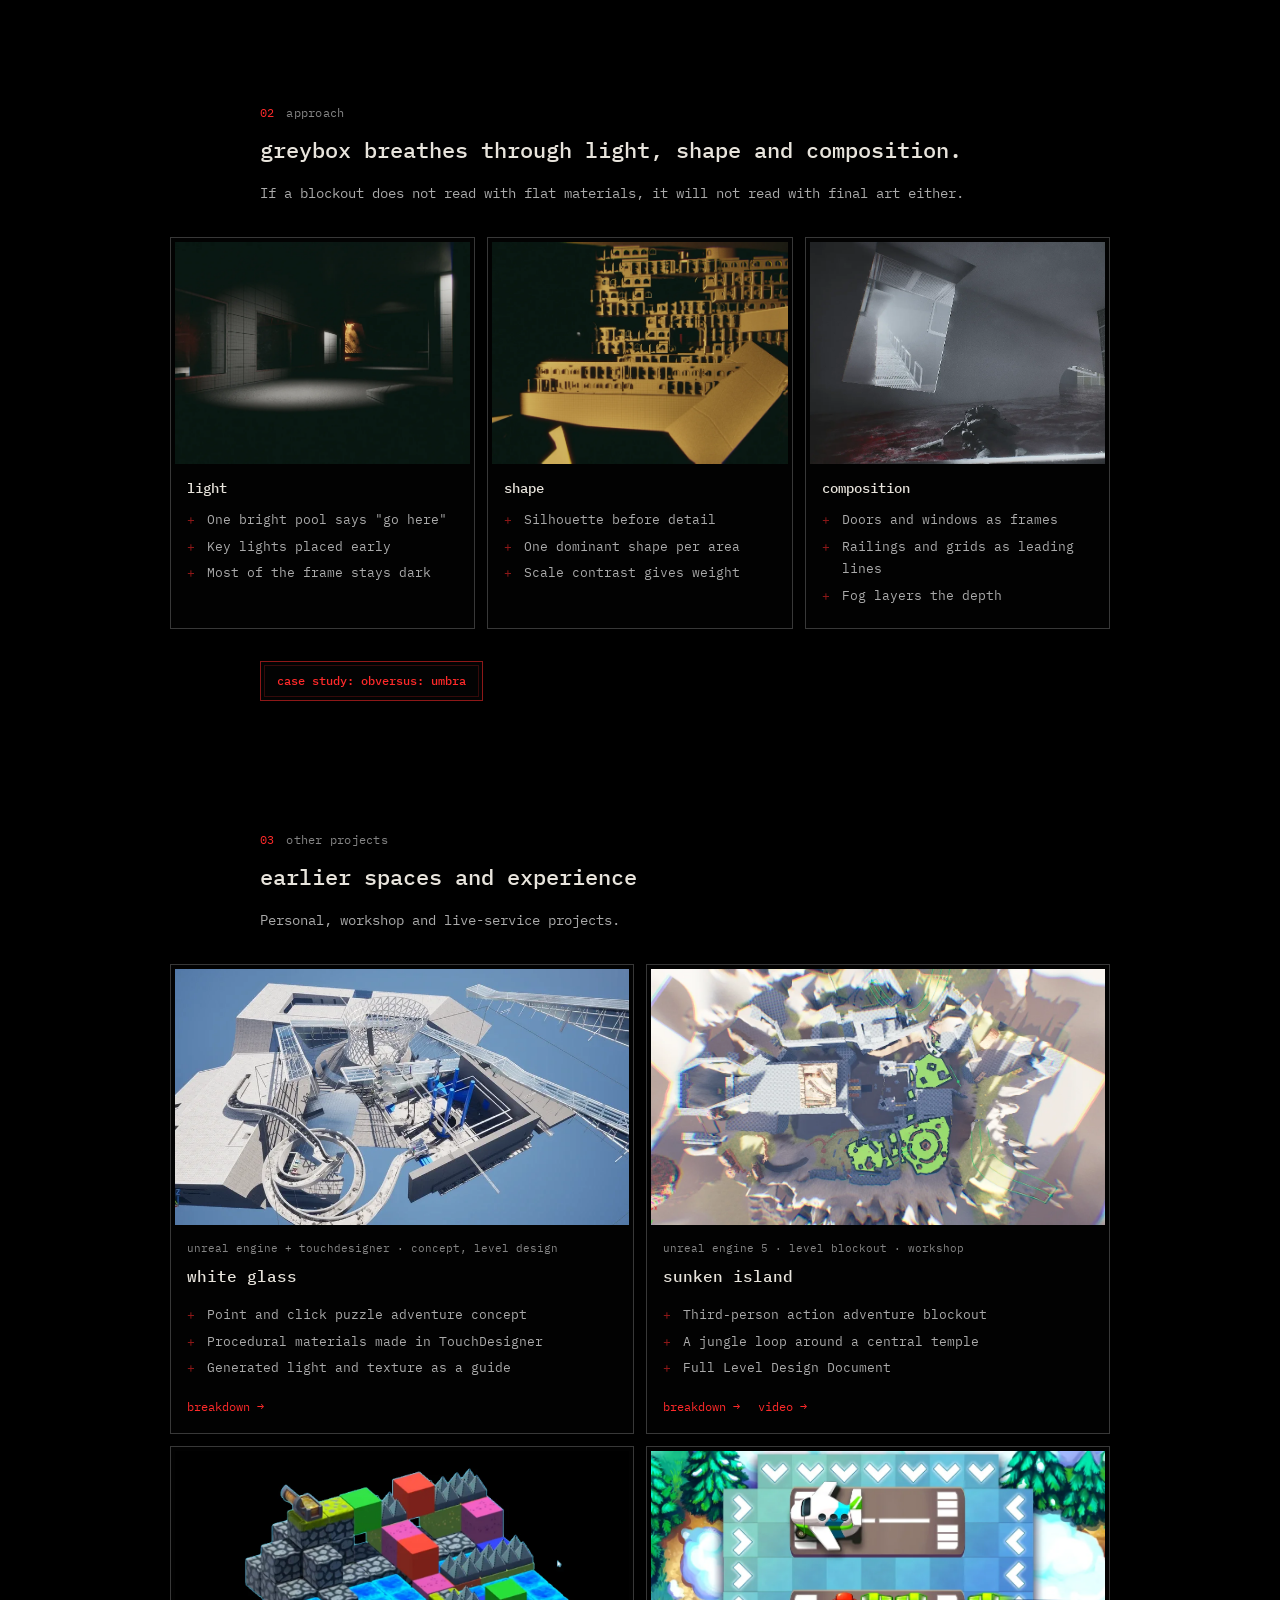
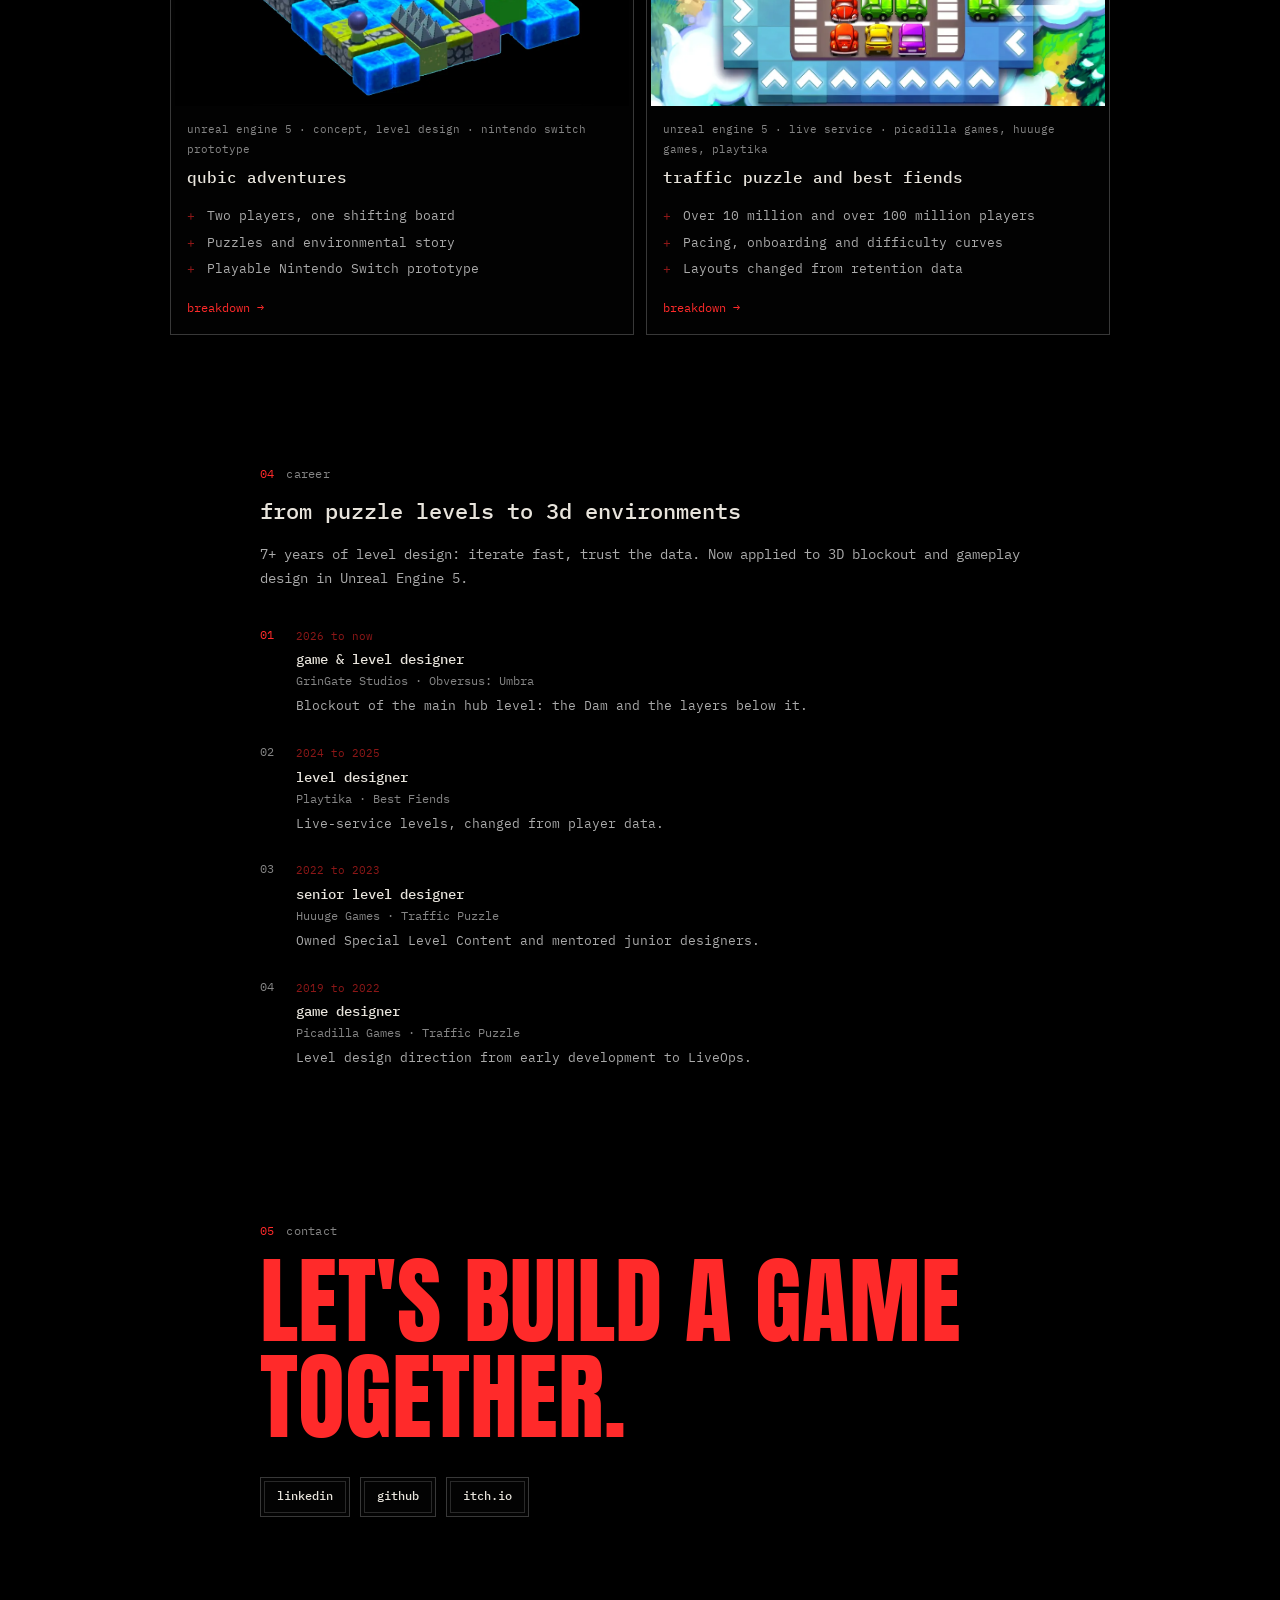
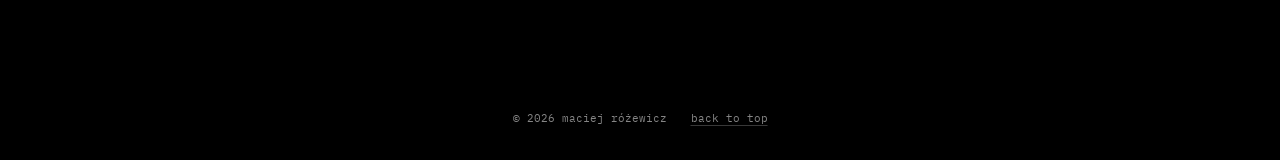
==== commit 07da4bf1: "Home: header without subtitle, case study button after Approach, career copy" ====
--- a/index.html
+++ b/index.html
@@ -20,7 +20,7 @@
 
 <header class="site-header">
   <div class="wrap">
-    <a class="brand" href="#top">Maciej Różewicz <span>Level Design</span></a>
+    <a class="brand" href="#top">Maciej Różewicz</a>
     <button class="nav-toggle" aria-expanded="false" aria-controls="nav">Menu</button>
     <nav class="nav" id="nav" aria-label="Main">
       <a href="#about">About</a>
@@ -102,10 +102,6 @@
           </ul>
         </div>
       </div>
-      <div class="cta-row">
-        <a class="btn primary" href="obversus-umbra.html">case study: obversus: umbra</a>
-        <a class="btn" href="#work">see the work</a>
-      </div>
     </div>
   </section>
 
@@ -195,6 +191,9 @@
           </div>
         </article>
       </div>
+      <div class="cta-row">
+        <a class="btn primary" href="obversus-umbra.html">case study: obversus: umbra</a>
+      </div>
     </div>
   </section>
 
@@ -284,9 +283,9 @@
       <div class="section-head">
         <div>
           <p class="eyebrow"><span class="num">04</span>Career</p>
-          <h2>From puzzle levels to a 3D megastructure</h2>
-        </div>
-        <p>7+ years of level design: iterate fast, trust the data. Now applied to 3D space, light and encounters in Unreal Engine 5.</p>
+          <h2>From puzzle levels to 3D environments</h2>
+        </div>
+        <p>7+ years of level design: iterate fast, trust the data. Now applied to 3D blockout and gameplay design in Unreal Engine 5.</p>
       </div>
 
       <ol class="timeline">
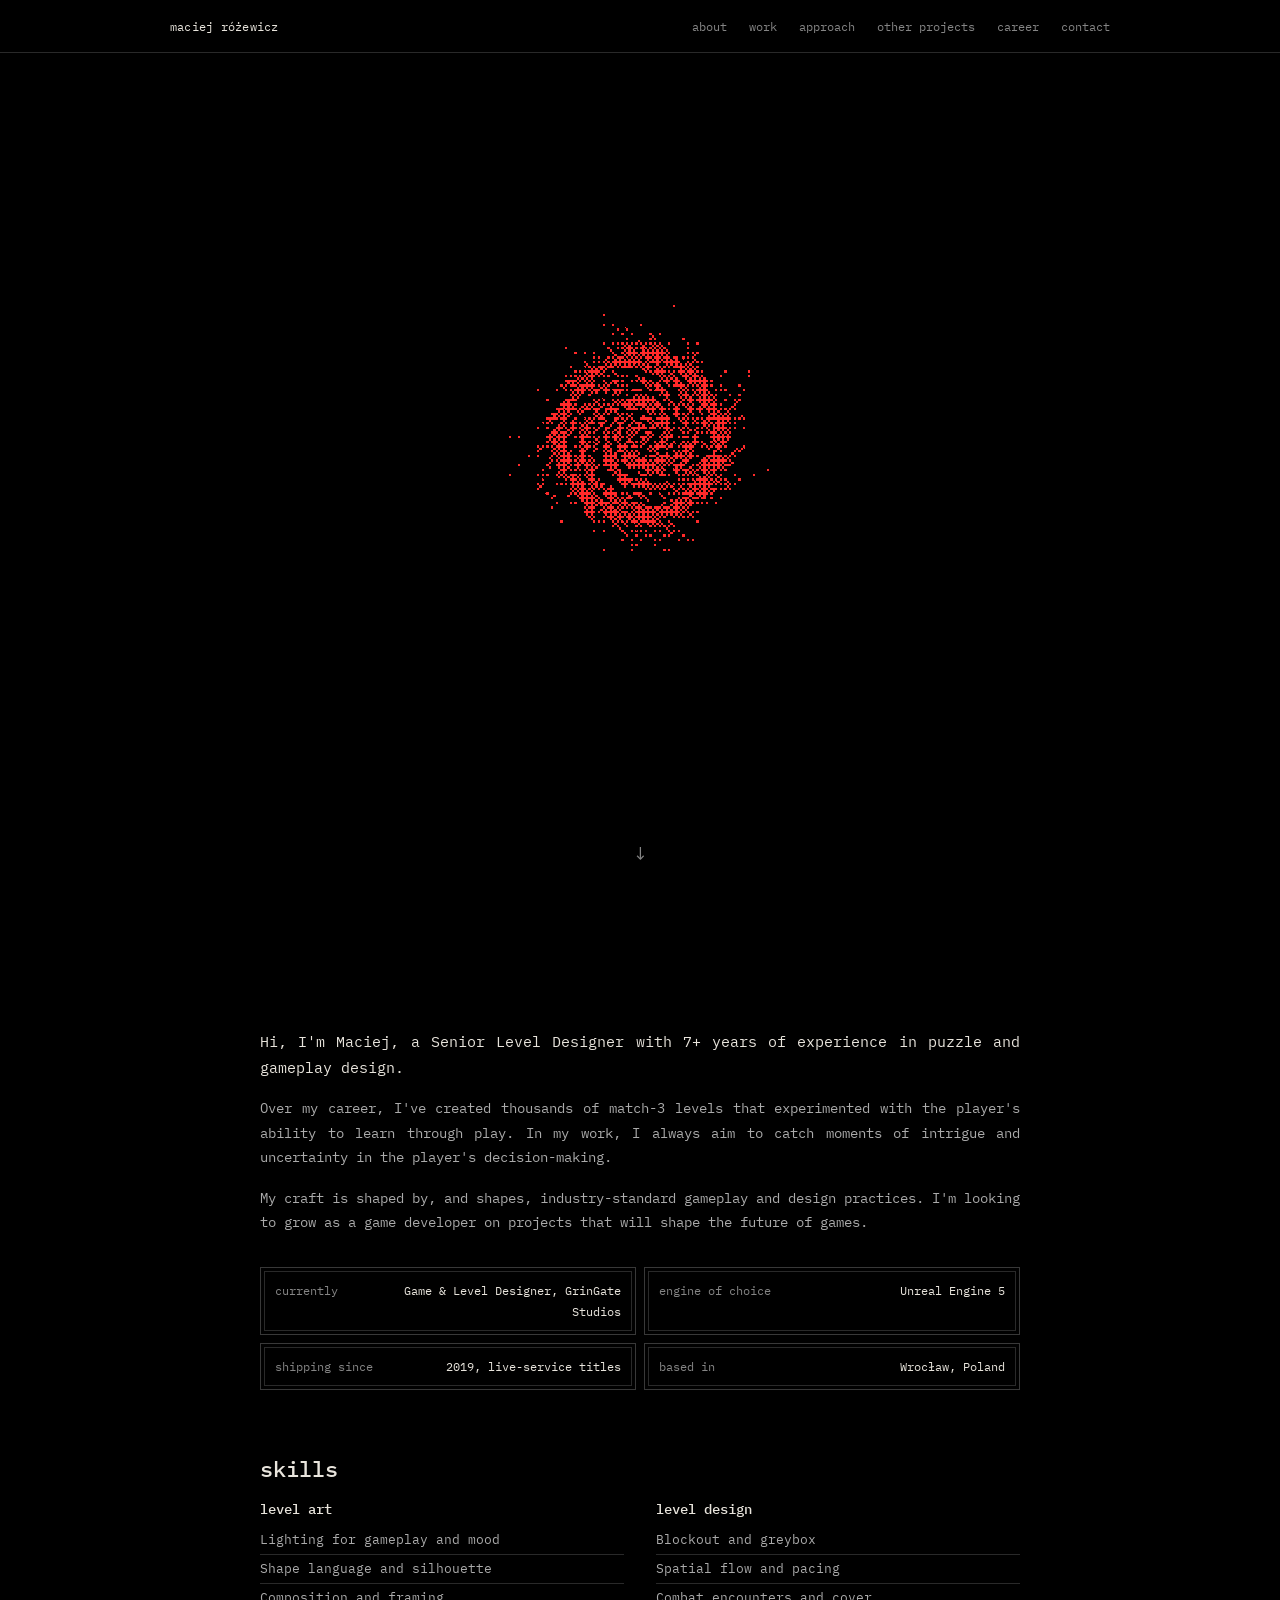
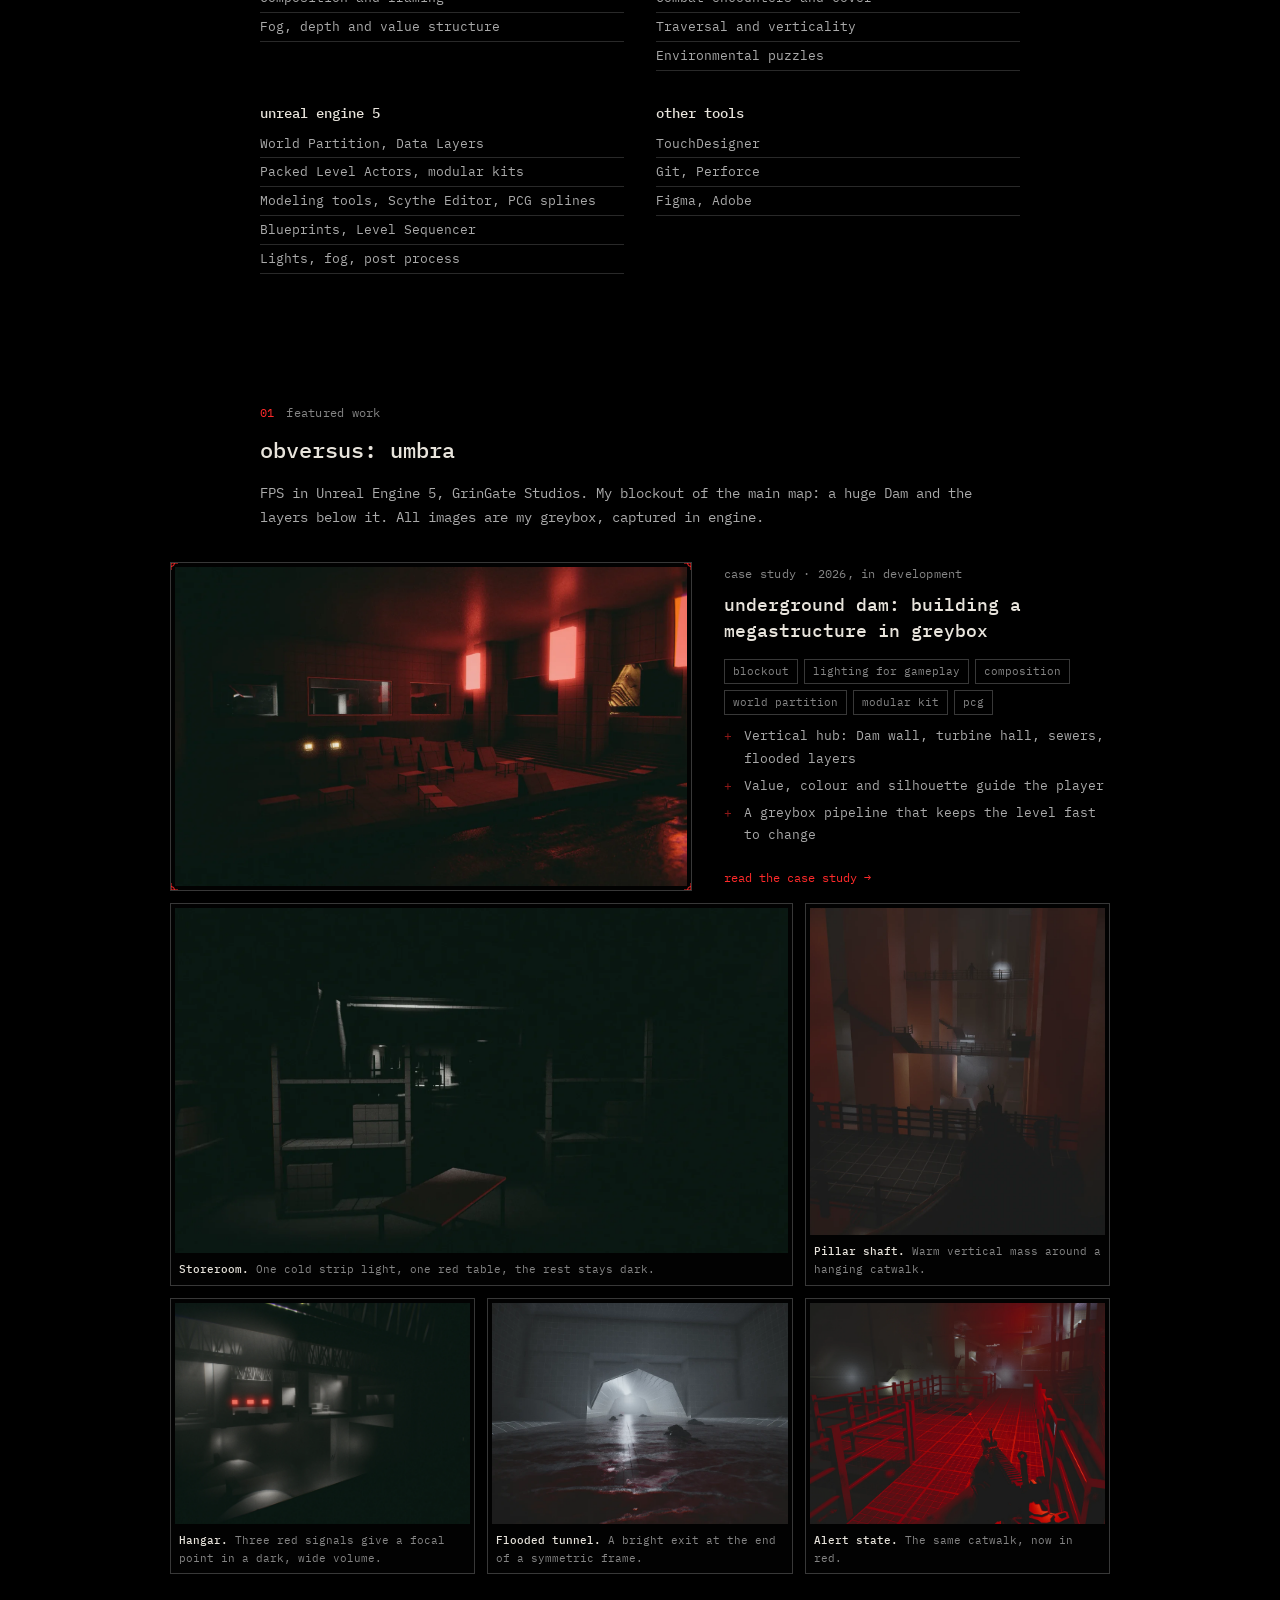
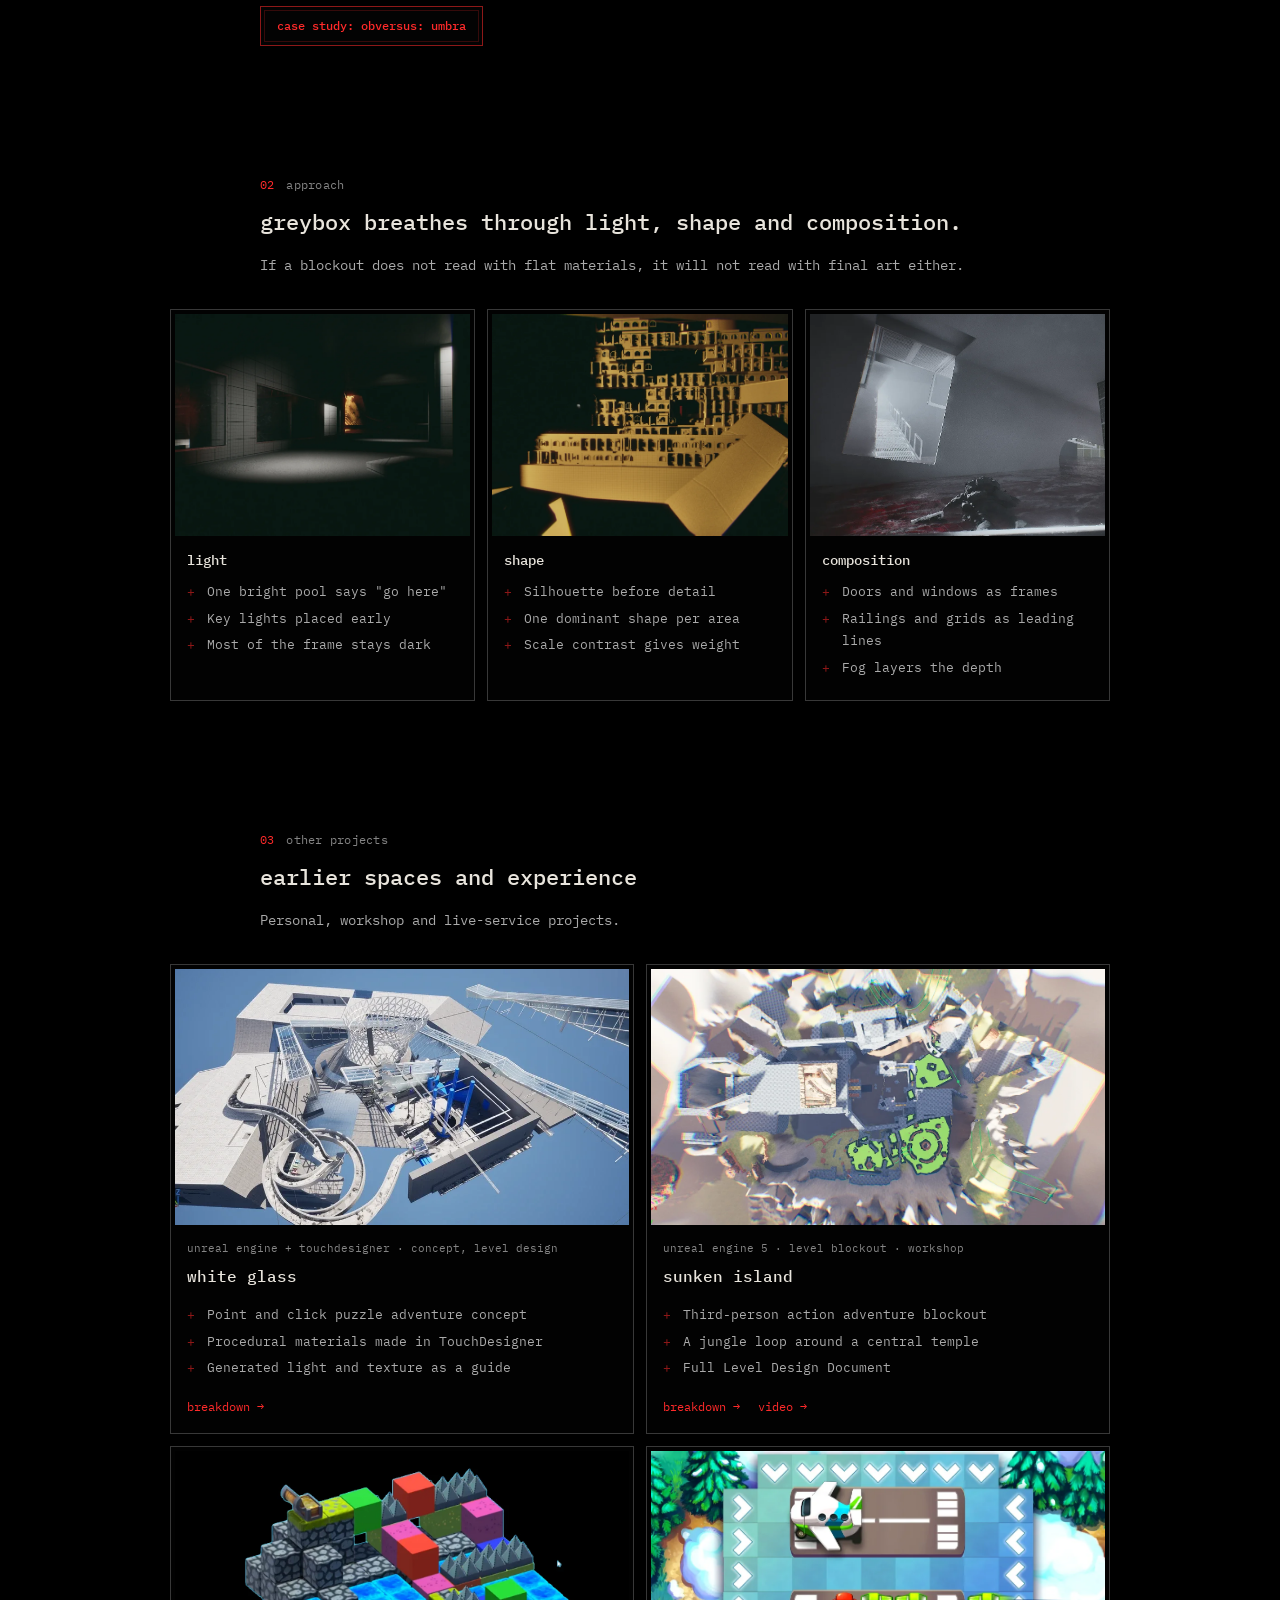
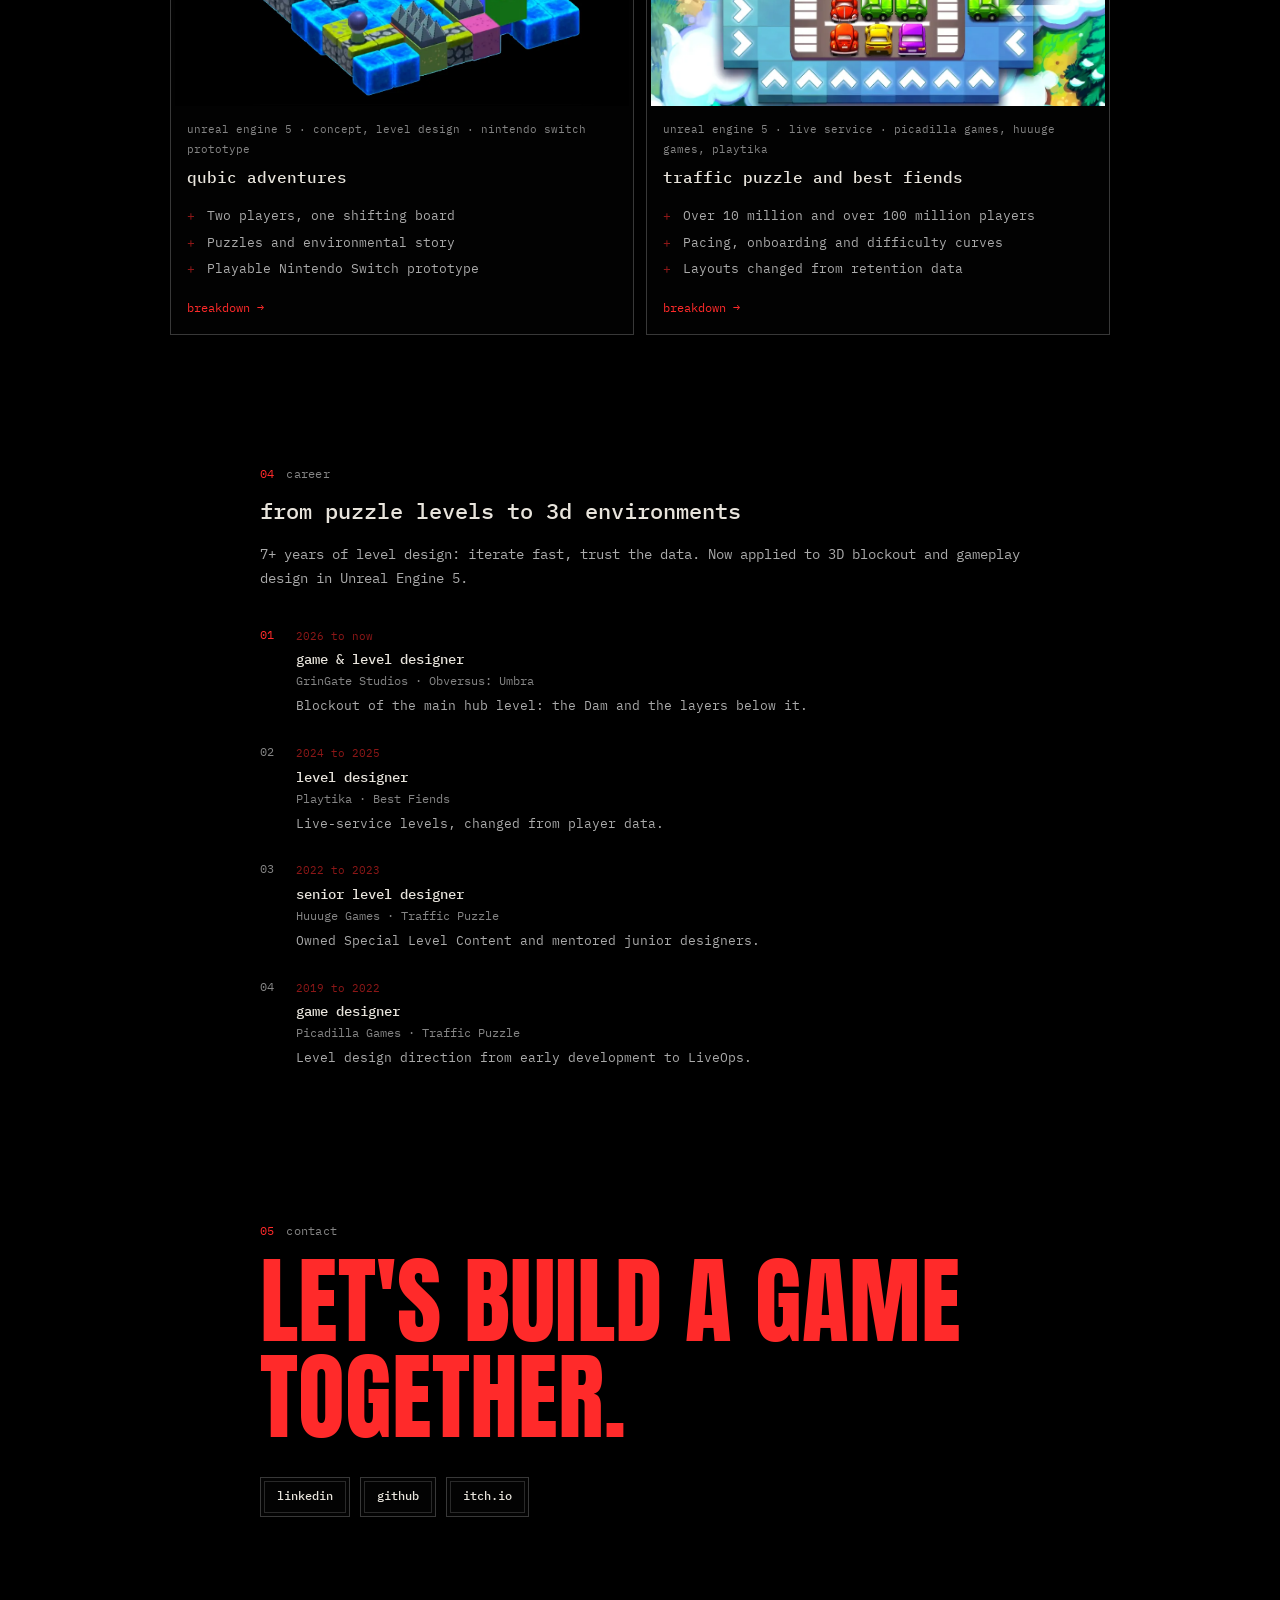
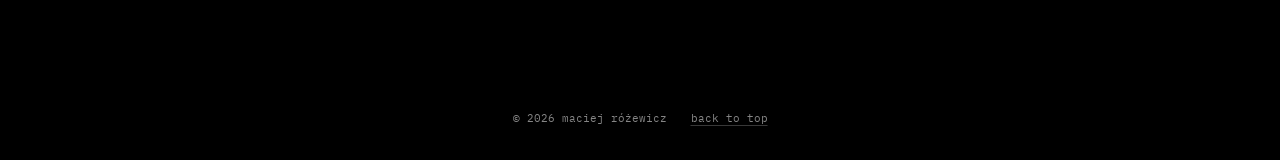
==== commit 69696f6a: "Home: case study button under the Obversus gallery" ====
--- a/index.html
+++ b/index.html
@@ -142,6 +142,9 @@
         <figure class="g-4 reveal"><img src="assets/img/ou/14-flooded-tunnel.webp" alt="Flooded tunnel with bright exit and bodies in red water" loading="lazy" data-zoom><figcaption><strong>Flooded tunnel.</strong> A bright exit at the end of a symmetric frame.</figcaption></figure>
         <figure class="g-4 reveal"><img src="assets/img/ou/12-catwalk-red-alert.webp" alt="Catwalk in red alert lighting, first-person view" loading="lazy" data-zoom><figcaption><strong>Alert state.</strong> The same catwalk, now in red.</figcaption></figure>
       </div>
+      <div class="cta-row">
+        <a class="btn primary" href="obversus-umbra.html">case study: obversus: umbra</a>
+      </div>
     </div>
   </section>
 
@@ -190,9 +193,6 @@
             </ul>
           </div>
         </article>
-      </div>
-      <div class="cta-row">
-        <a class="btn primary" href="obversus-umbra.html">case study: obversus: umbra</a>
       </div>
     </div>
   </section>
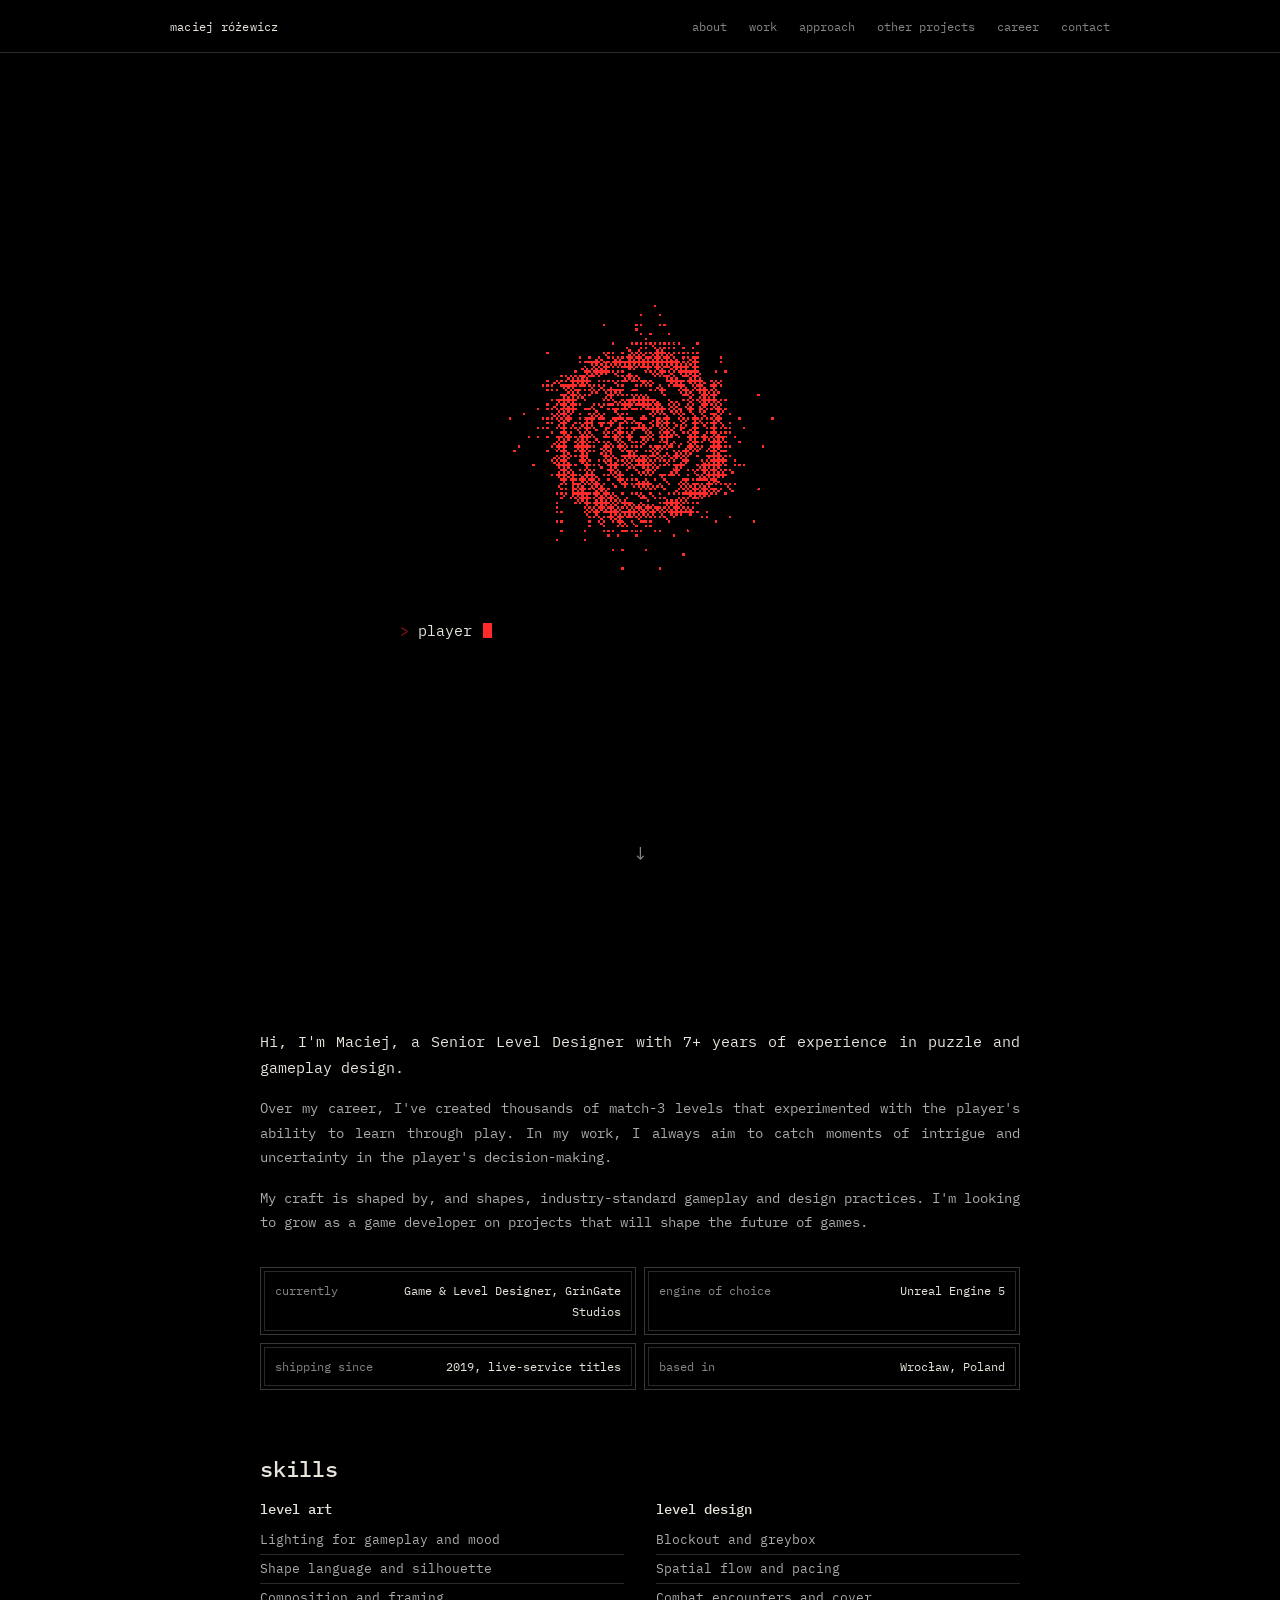
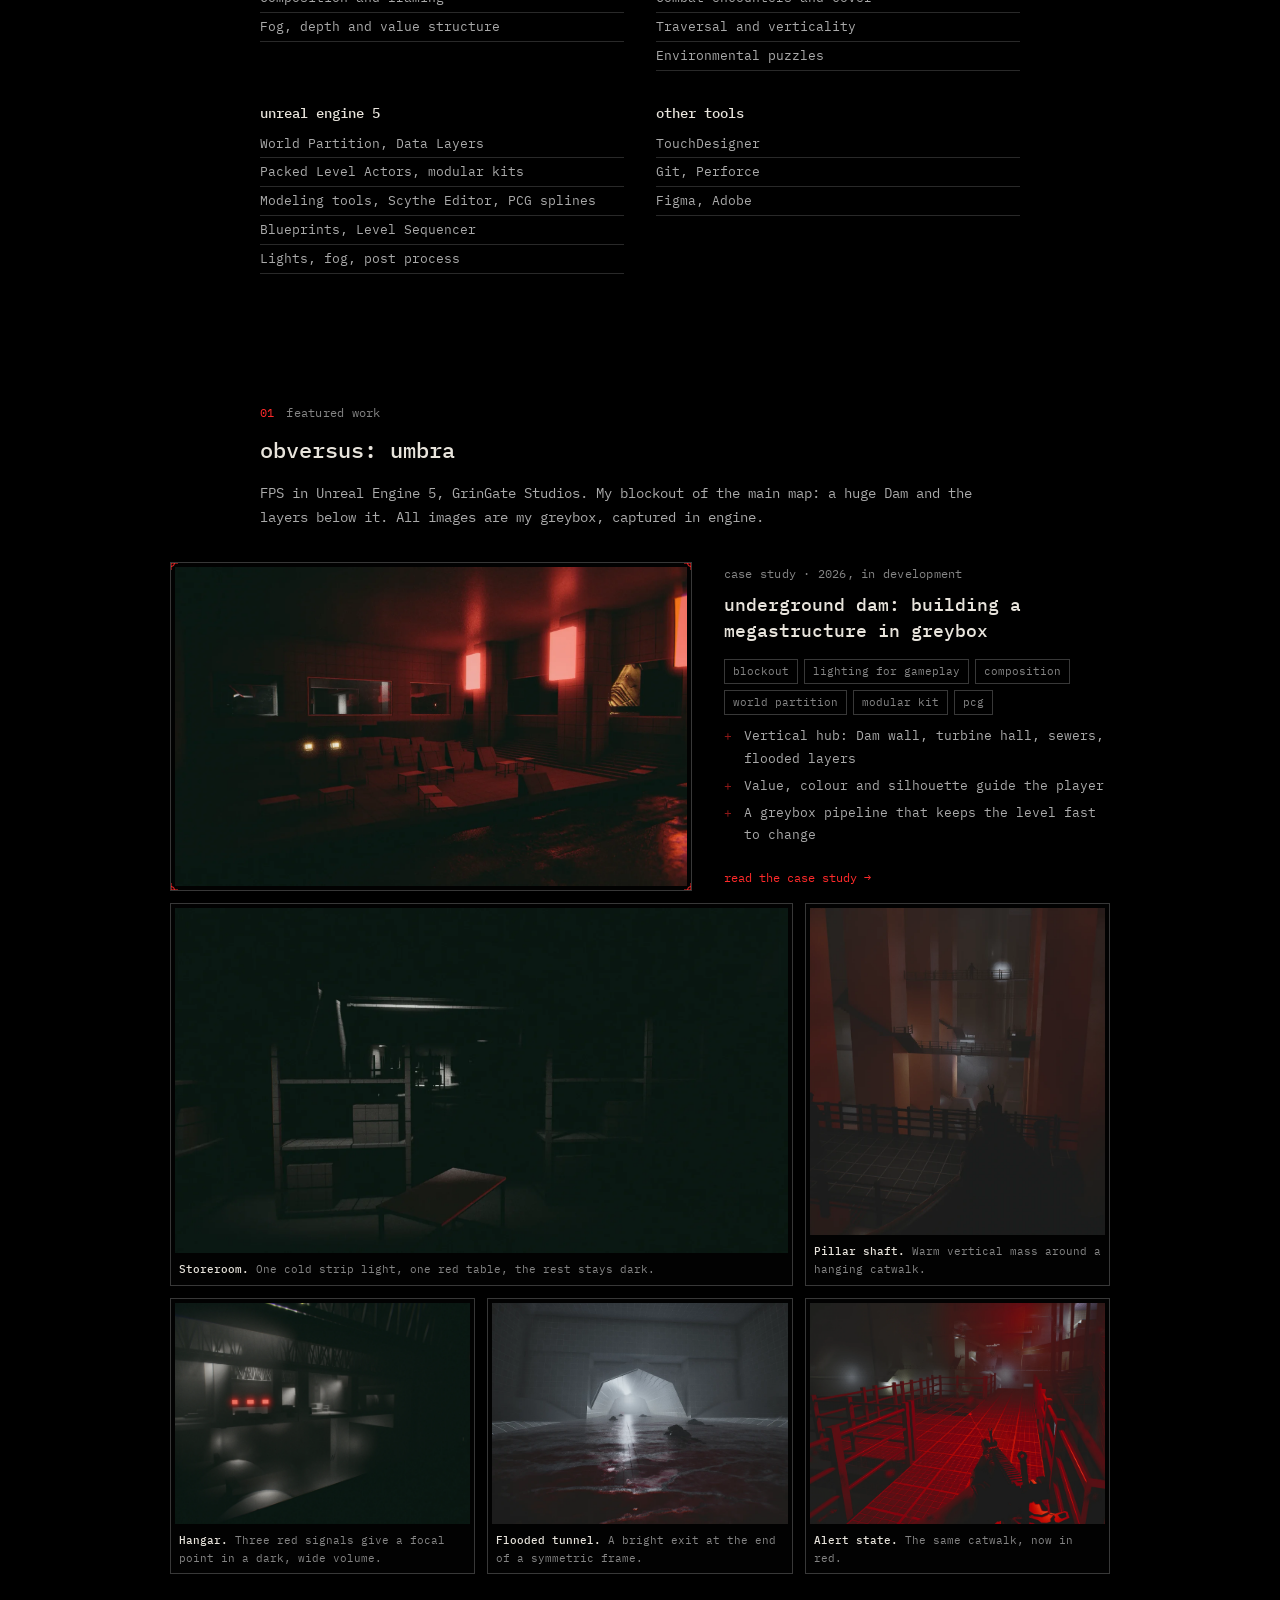
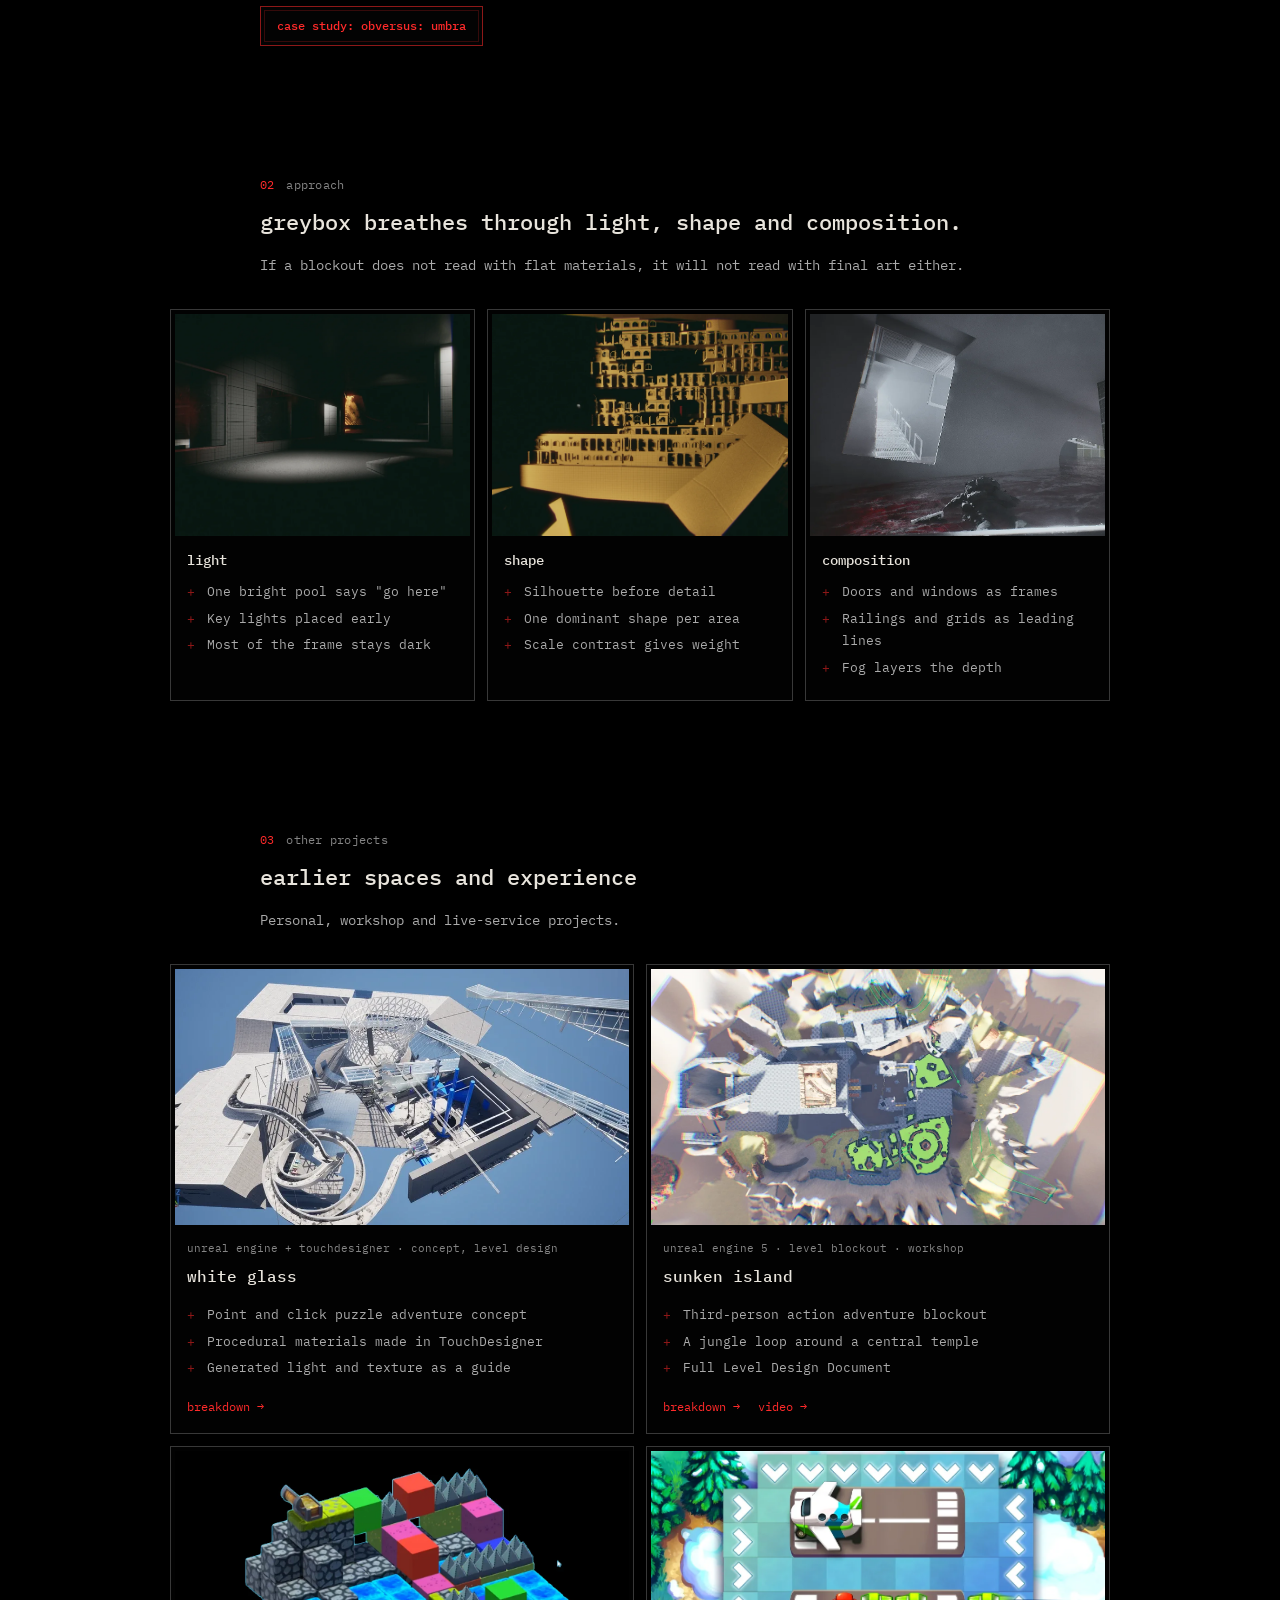
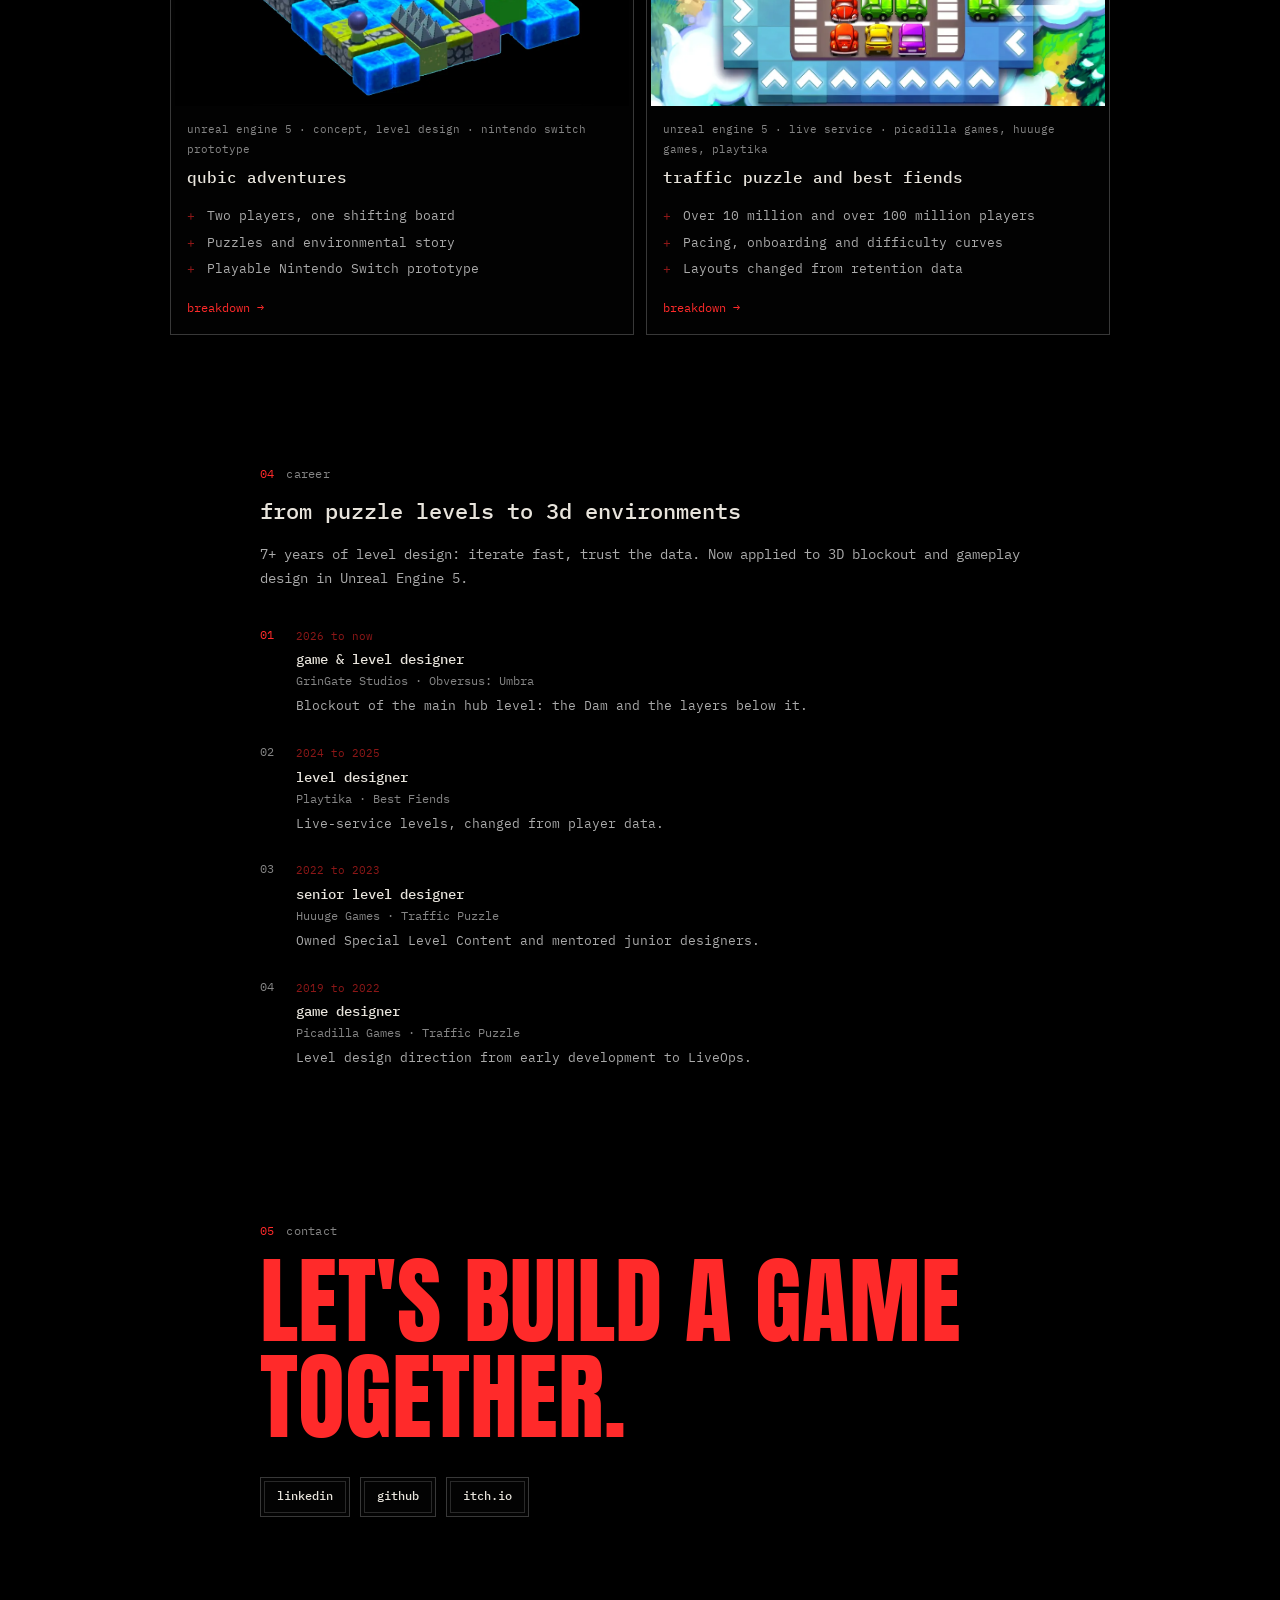
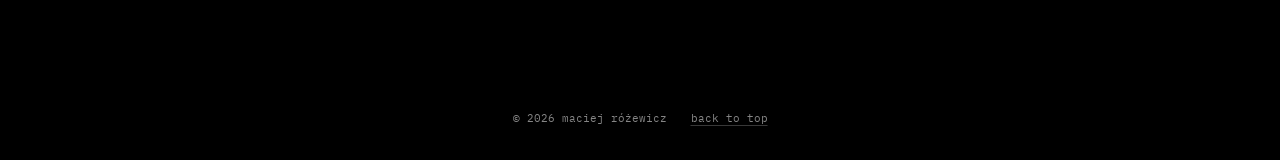
==== commit bff34982: "Hero: red pixel snow from the swirl, eye follows the cursor Snow falls from the print on hover, foll" ====
--- a/index.html
+++ b/index.html
@@ -13,7 +13,7 @@
   <link rel="preconnect" href="https://fonts.gstatic.com" crossorigin>
   <link href="https://fonts.googleapis.com/css2?family=Anton&family=IBM+Plex+Mono:wght@400;500&display=swap" rel="stylesheet">
   <script>document.documentElement.classList.add("js");</script>
-  <link rel="stylesheet" href="assets/css/style.css?v=20261126j">
+  <link rel="stylesheet" href="assets/css/style.css?v=20261126k">
 </head>
 <body>
 <a class="skip-link" href="#main">Skip to content</a>
@@ -340,7 +340,8 @@
 </footer>
 
 <script src="assets/js/main.js?v=20261126a"></script>
-<script src="assets/js/print.js?v=20261126n"></script>
-<script src="assets/js/log.js?v=20261126c"></script>
+<script src="assets/js/print.js?v=20261126p"></script>
+<script src="assets/js/log.js?v=20261126e"></script>
+<script src="assets/js/snow.js?v=20261126c"></script>
 </body>
 </html>
--- a/assets/css/style.css
+++ b/assets/css/style.css
@@ -109,14 +109,16 @@
 .hero .print canvas { display: none; }
 .hero .print.is-live canvas { display: block; }
 .hero .signal-log { width: 100%; margin-top: 0; }
-/* Intro (with JS): the print fades in first, the log and the scroll cue follow */
+/* Intro (with JS): the print and the log prompt fade in together, the scroll cue follows */
 .js .hero .print { opacity: 0; transform: scale(.96); transition: opacity 2.4s ease, transform 3.2s cubic-bezier(.2, .7, .2, 1); }
 .js .hero.is-on .print { opacity: 1; transform: none; }
-.hero .signal-log { transition: opacity .5s ease; }
-.hero .signal-log.is-waiting { opacity: 0; }
+.js .hero .signal-log { opacity: 0; transition: opacity 2.4s ease; }
+.js .hero.is-on .signal-log { opacity: 1; }
 .js .hero .scroll-cue { opacity: 0; transition: opacity 1.2s ease 5s; }
 .js .hero.is-on .scroll-cue { opacity: 1; }
-@media (prefers-reduced-motion: reduce) { .js .hero .print, .js .hero .scroll-cue { transition: none; transform: none; } }
+@media (prefers-reduced-motion: reduce) { .js .hero .print, .js .hero .signal-log, .js .hero .scroll-cue { transition: none; transform: none; } }
+/* Red pixel snow from the hero swirl (snow.js): one fixed layer over the page, never takes the pointer */
+.snow-layer { position: fixed; inset: 0; width: 100%; height: 100%; z-index: 45; pointer-events: none; }
 .scroll-cue { position: absolute; left: 50%; bottom: var(--s3); transform: translateX(-50%); color: var(--faint); text-decoration: none; font-size: 18px; animation: cue 2.4s ease-in-out infinite; }
 .scroll-cue:hover { color: var(--ink); }
 @keyframes cue { 50% { transform: translate(-50%, 6px); } }
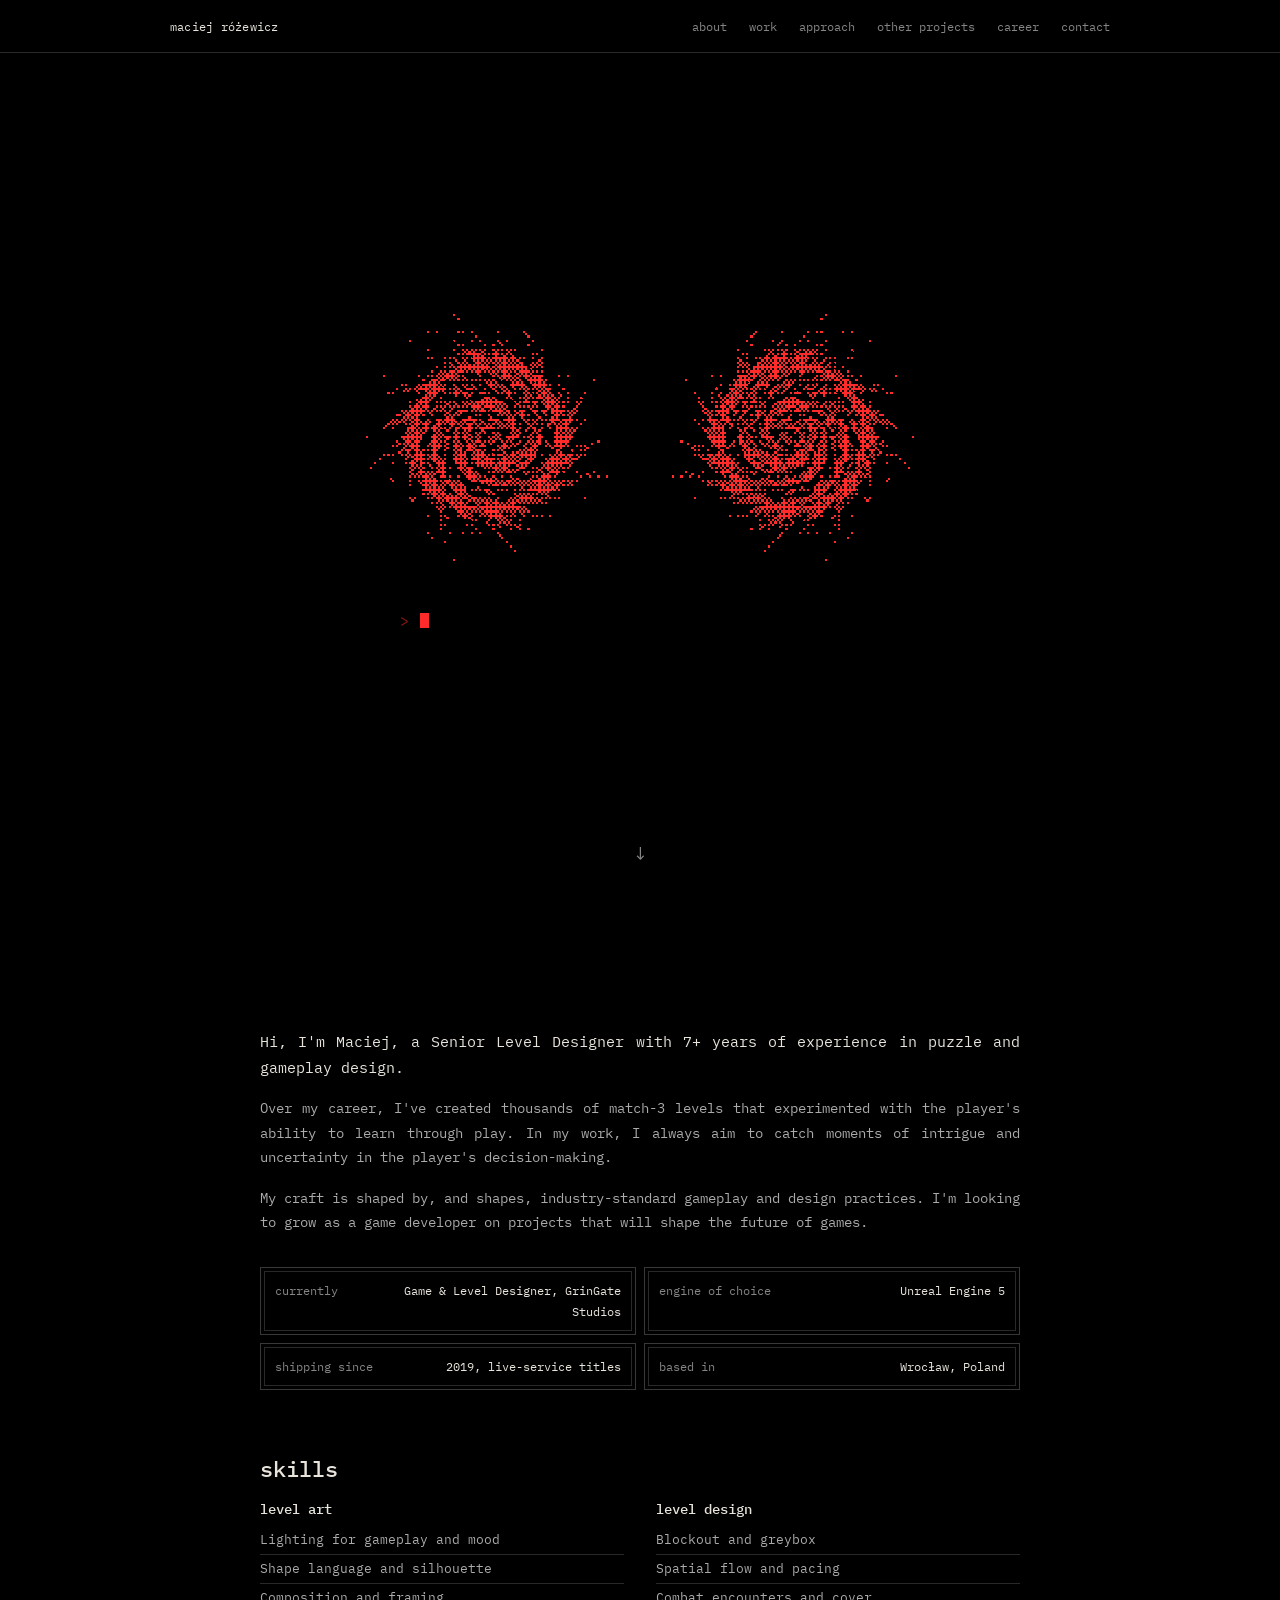
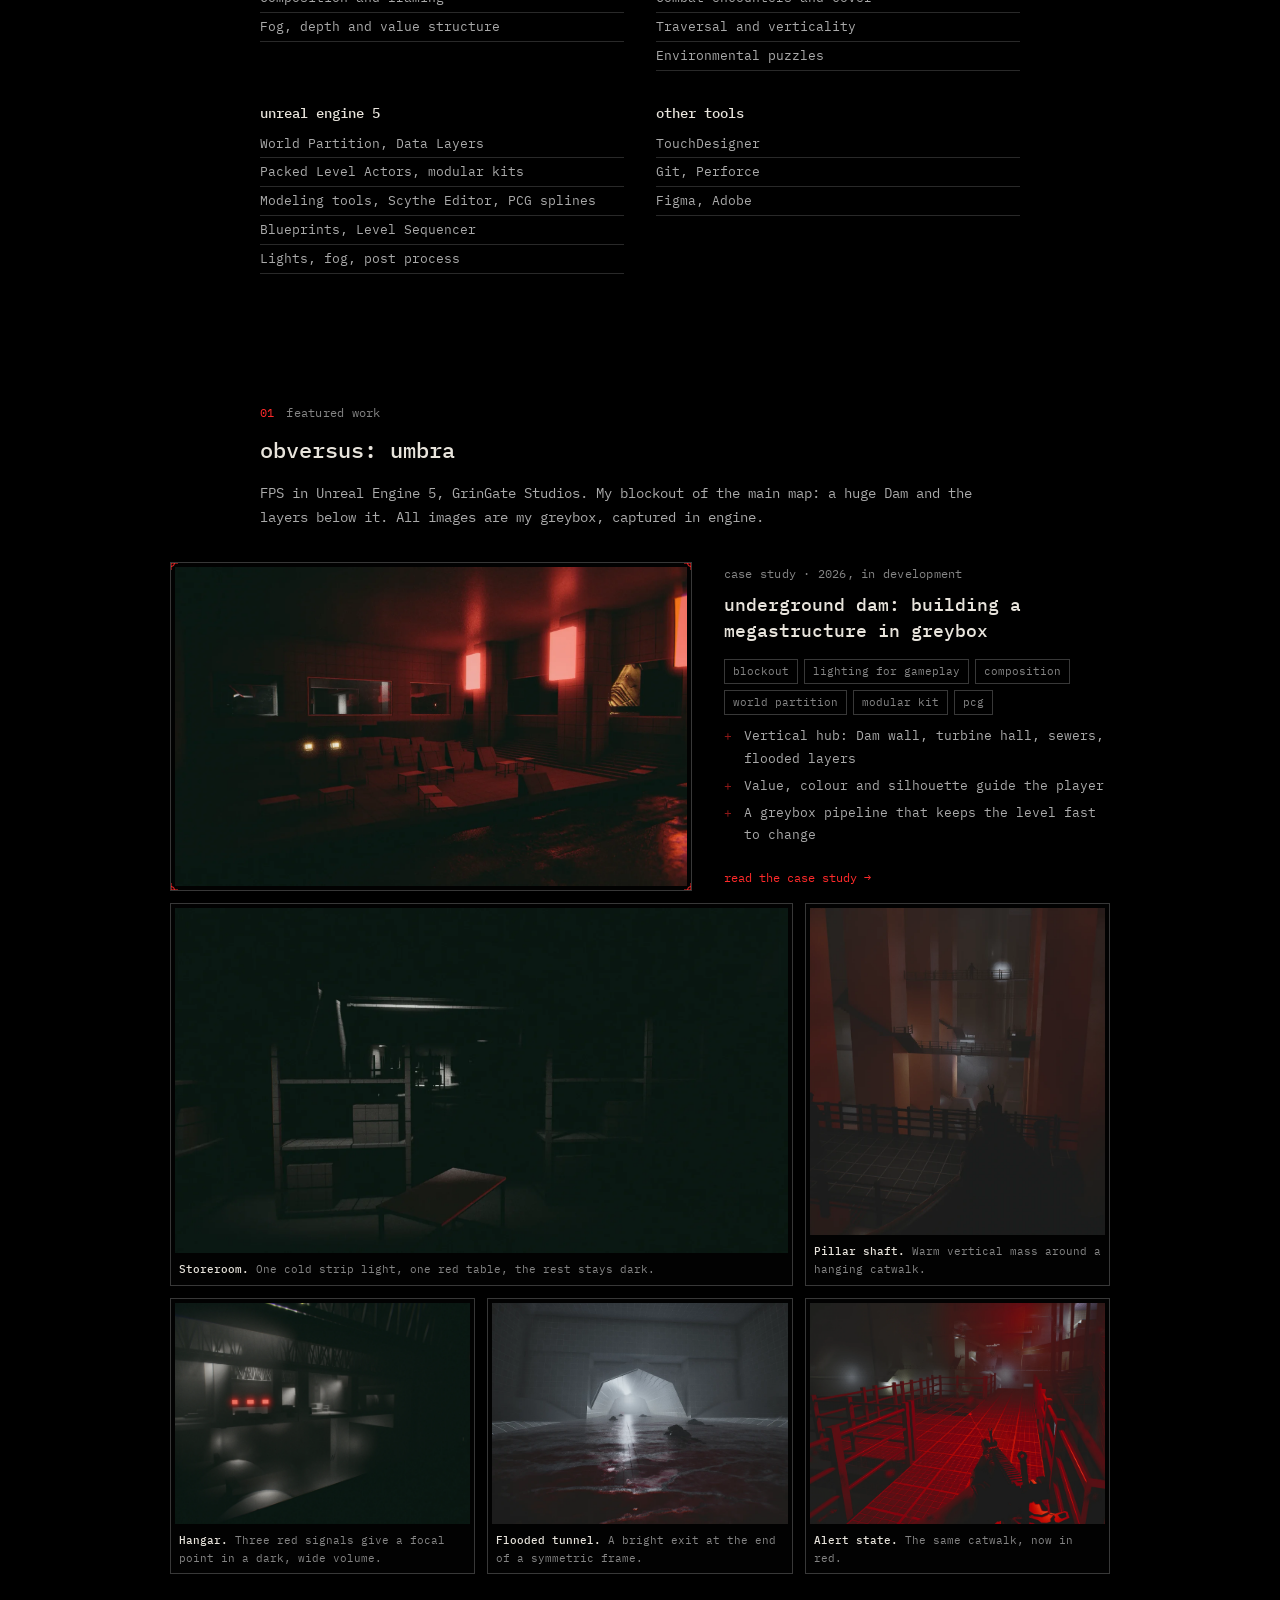
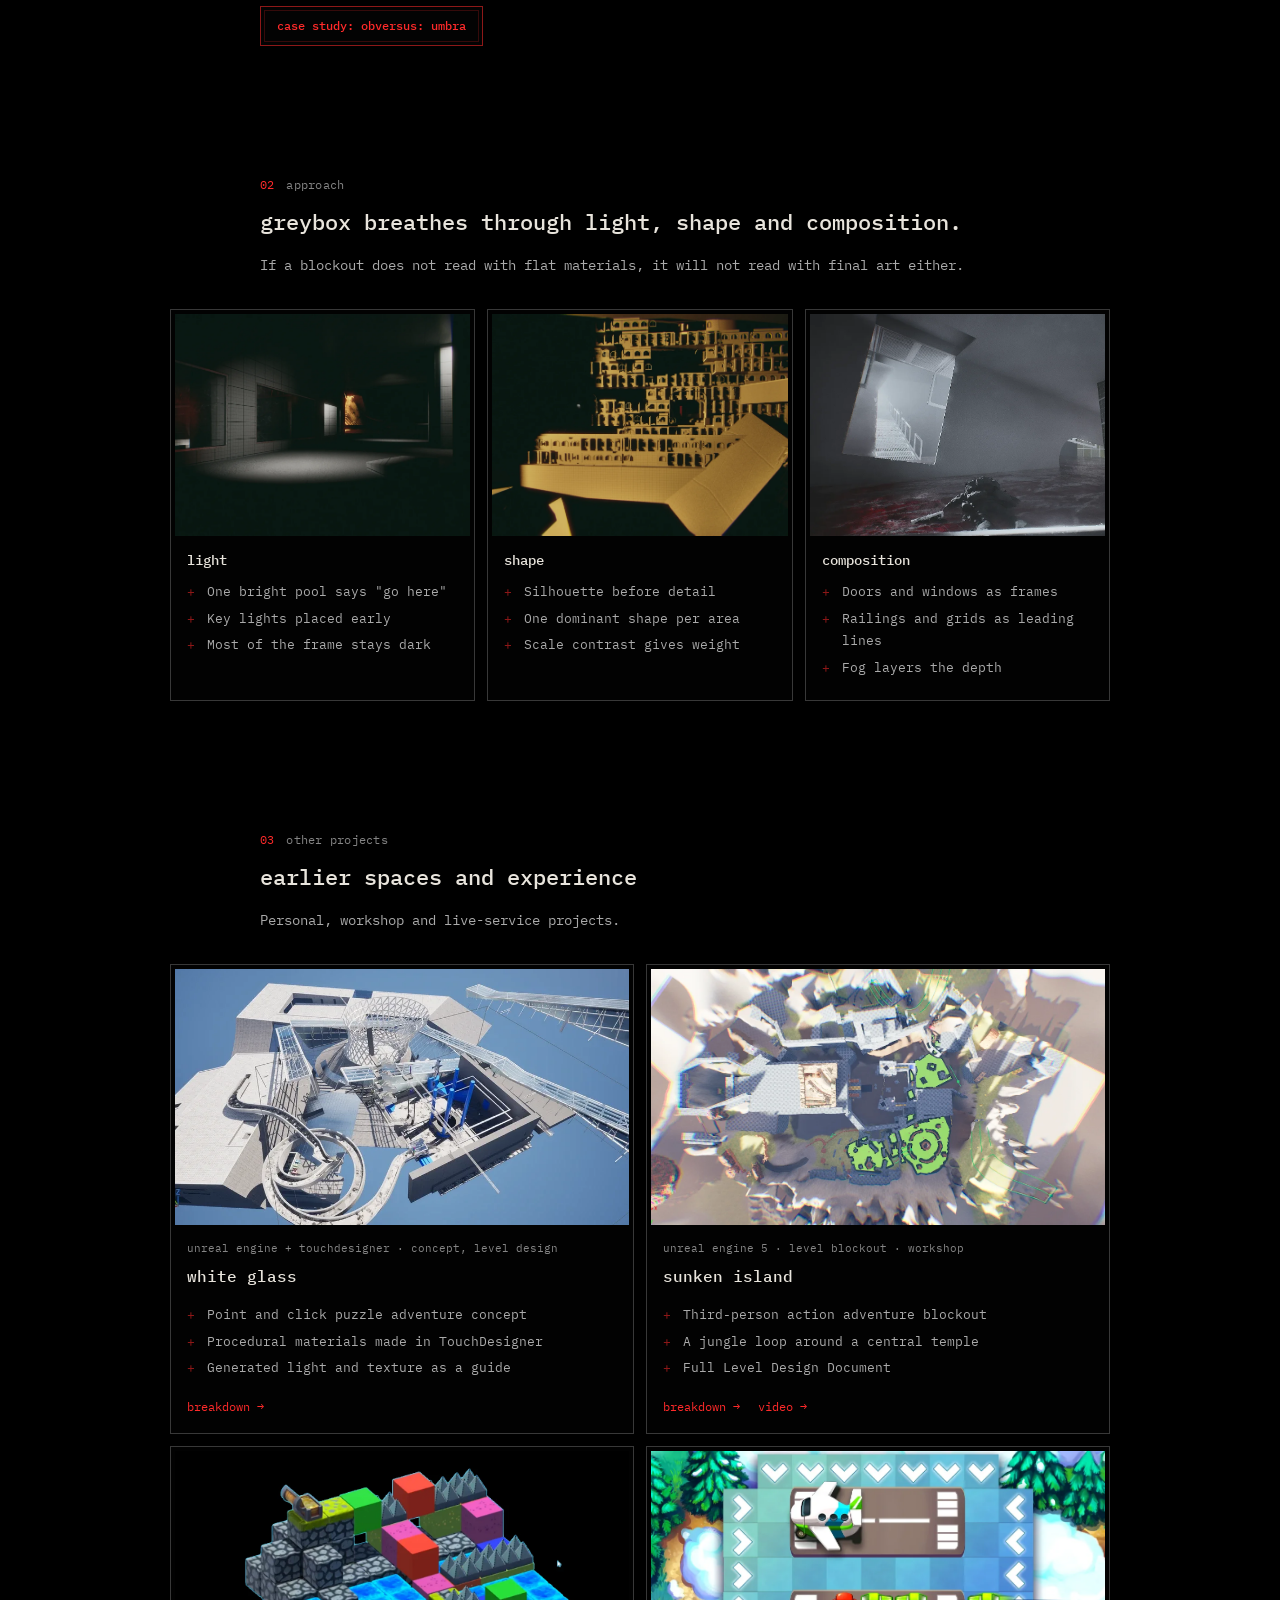
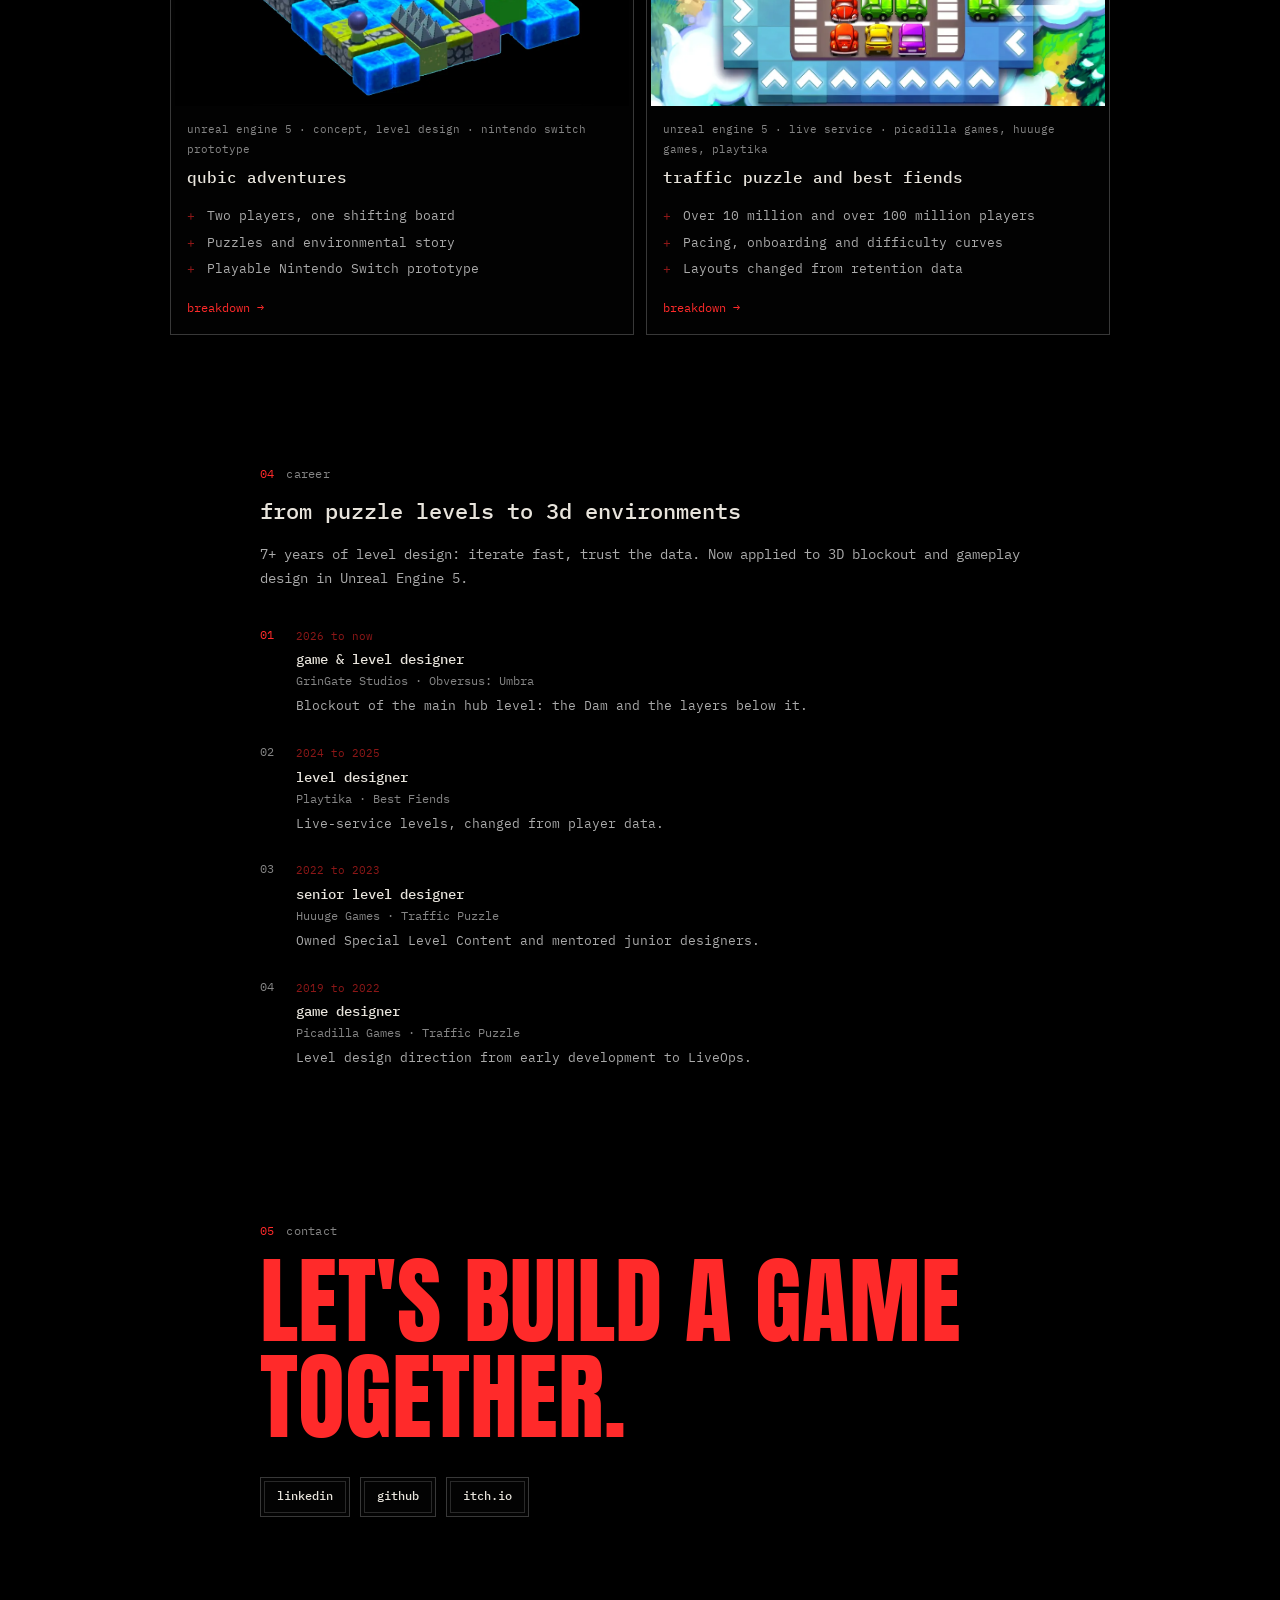
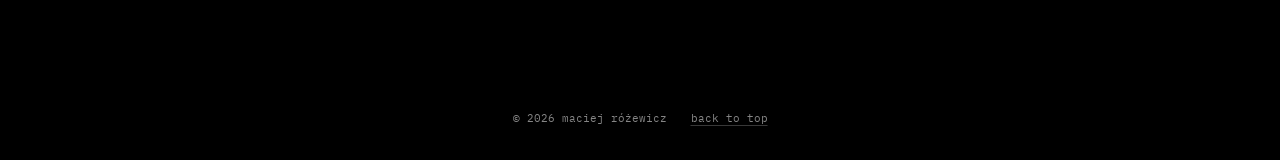
==== commit d8a51c01: "Hero: mirrored swirl pair as eyes, log without prefixes Both eyes bend toward the cursor and drop sn" ====
--- a/index.html
+++ b/index.html
@@ -13,7 +13,7 @@
   <link rel="preconnect" href="https://fonts.gstatic.com" crossorigin>
   <link href="https://fonts.googleapis.com/css2?family=Anton&family=IBM+Plex+Mono:wght@400;500&display=swap" rel="stylesheet">
   <script>document.documentElement.classList.add("js");</script>
-  <link rel="stylesheet" href="assets/css/style.css?v=20261126k">
+  <link rel="stylesheet" href="assets/css/style.css?v=20261126l">
 </head>
 <body>
 <a class="skip-link" href="#main">Skip to content</a>
@@ -41,8 +41,11 @@
   </svg>
   <section class="hero" id="top">
     <div class="hero-stage">
-      <div class="print print-live" data-frames="assets/img/print-frames.png" data-count="147"><canvas aria-hidden="true"></canvas><img src="assets/img/print-hero.webp?v=20261126b" alt="" width="640" height="640"></div>
-      <p class="signal-log" aria-label="The player acts, the level answers. For example: the player gets lost, a light shaft marks the way."><span class="log-act" aria-hidden="true">player gets lost</span><i aria-hidden="true">&rarr;</i><span class="log-res" aria-hidden="true">level: a light shaft marks the way</span></p>
+      <div class="eyes" data-frames="assets/img/print-frames.png" data-count="147">
+        <div class="print print-live"><canvas aria-hidden="true"></canvas><img src="assets/img/print-hero.webp?v=20261126b" alt="" width="640" height="640"></div>
+        <div class="print print-live is-mirror"><canvas aria-hidden="true"></canvas><img src="assets/img/print-hero.webp?v=20261126b" alt="" width="640" height="640"></div>
+      </div>
+      <p class="signal-log" aria-label="The player acts, the level answers. For example: the player gets lost, a light shaft marks the way."><span class="log-act" aria-hidden="true">gets lost</span><i aria-hidden="true">&rarr;</i><span class="log-res" aria-hidden="true">a light shaft marks the way</span></p>
     </div>
     <a class="scroll-cue" href="#about" aria-label="Scroll to about">&darr;</a>
   </section>
@@ -340,8 +343,8 @@
 </footer>
 
 <script src="assets/js/main.js?v=20261126a"></script>
-<script src="assets/js/print.js?v=20261126p"></script>
-<script src="assets/js/log.js?v=20261126e"></script>
-<script src="assets/js/snow.js?v=20261126c"></script>
+<script src="assets/js/print.js?v=20261126q"></script>
+<script src="assets/js/log.js?v=20261126f"></script>
+<script src="assets/js/snow.js?v=20261126d"></script>
 </body>
 </html>
--- a/assets/css/style.css
+++ b/assets/css/style.css
@@ -104,7 +104,10 @@
 /* Hero (home): one black screen, only the print and the typing log */
 .hero { position: relative; display: grid; place-items: center; min-height: calc(100svh - 52px); padding: var(--s4) 16px; }
 .hero-stage { display: flex; flex-direction: column; align-items: center; gap: var(--s3); width: min(100%, 60ch); }
-.hero .print { position: relative; width: clamp(160px, 30vw, 300px); aspect-ratio: 1; filter: url(#ink); }
+/* Two prints side by side, the right one mirrored, so the swirls read as a pair of eyes */
+.hero .eyes { display: flex; justify-content: center; gap: clamp(8px, 2vw, 24px); }
+.hero .print { position: relative; width: clamp(130px, 26vw, 280px); aspect-ratio: 1; filter: url(#ink); }
+.hero .print.is-mirror canvas, .hero .print.is-mirror img { transform: scaleX(-1); }
 .hero .print canvas, .hero .print img { position: absolute; inset: 0; width: 100%; height: 100%; image-rendering: pixelated; }
 .hero .print canvas { display: none; }
 .hero .print.is-live canvas { display: block; }
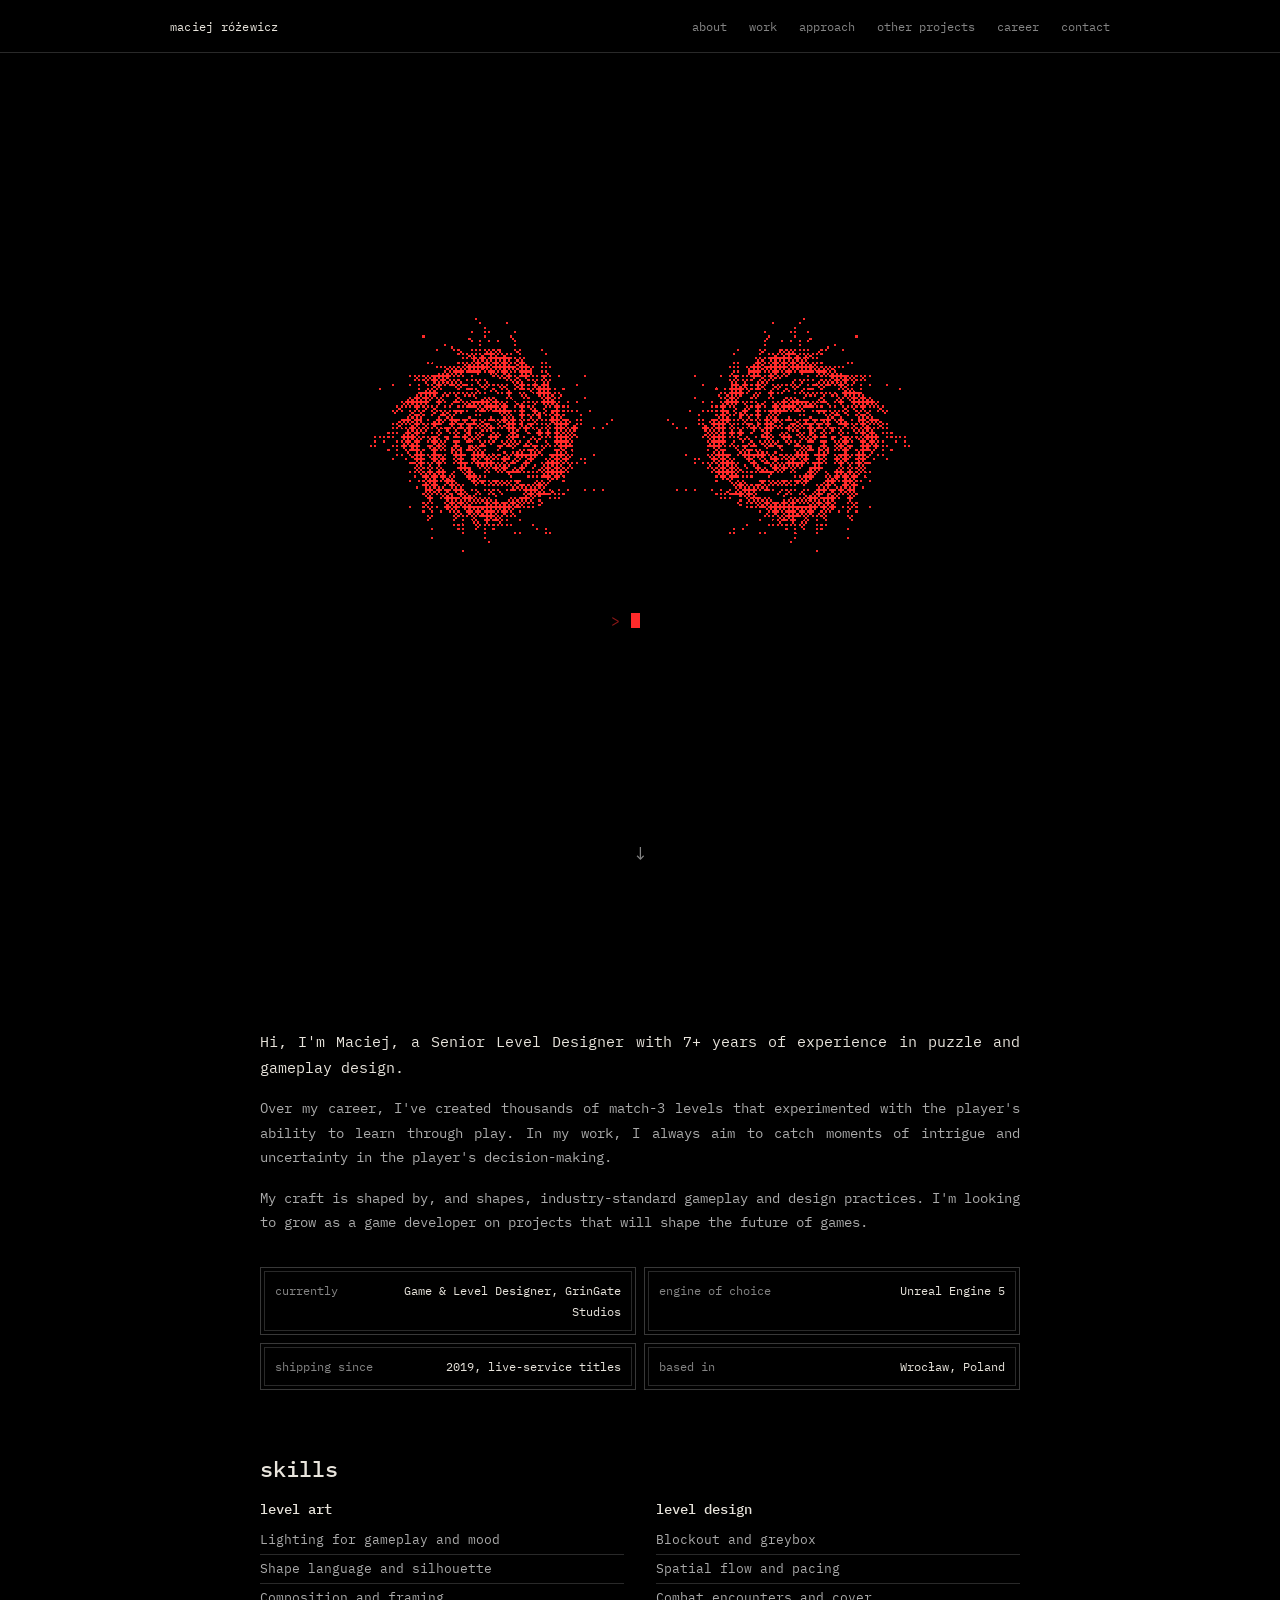
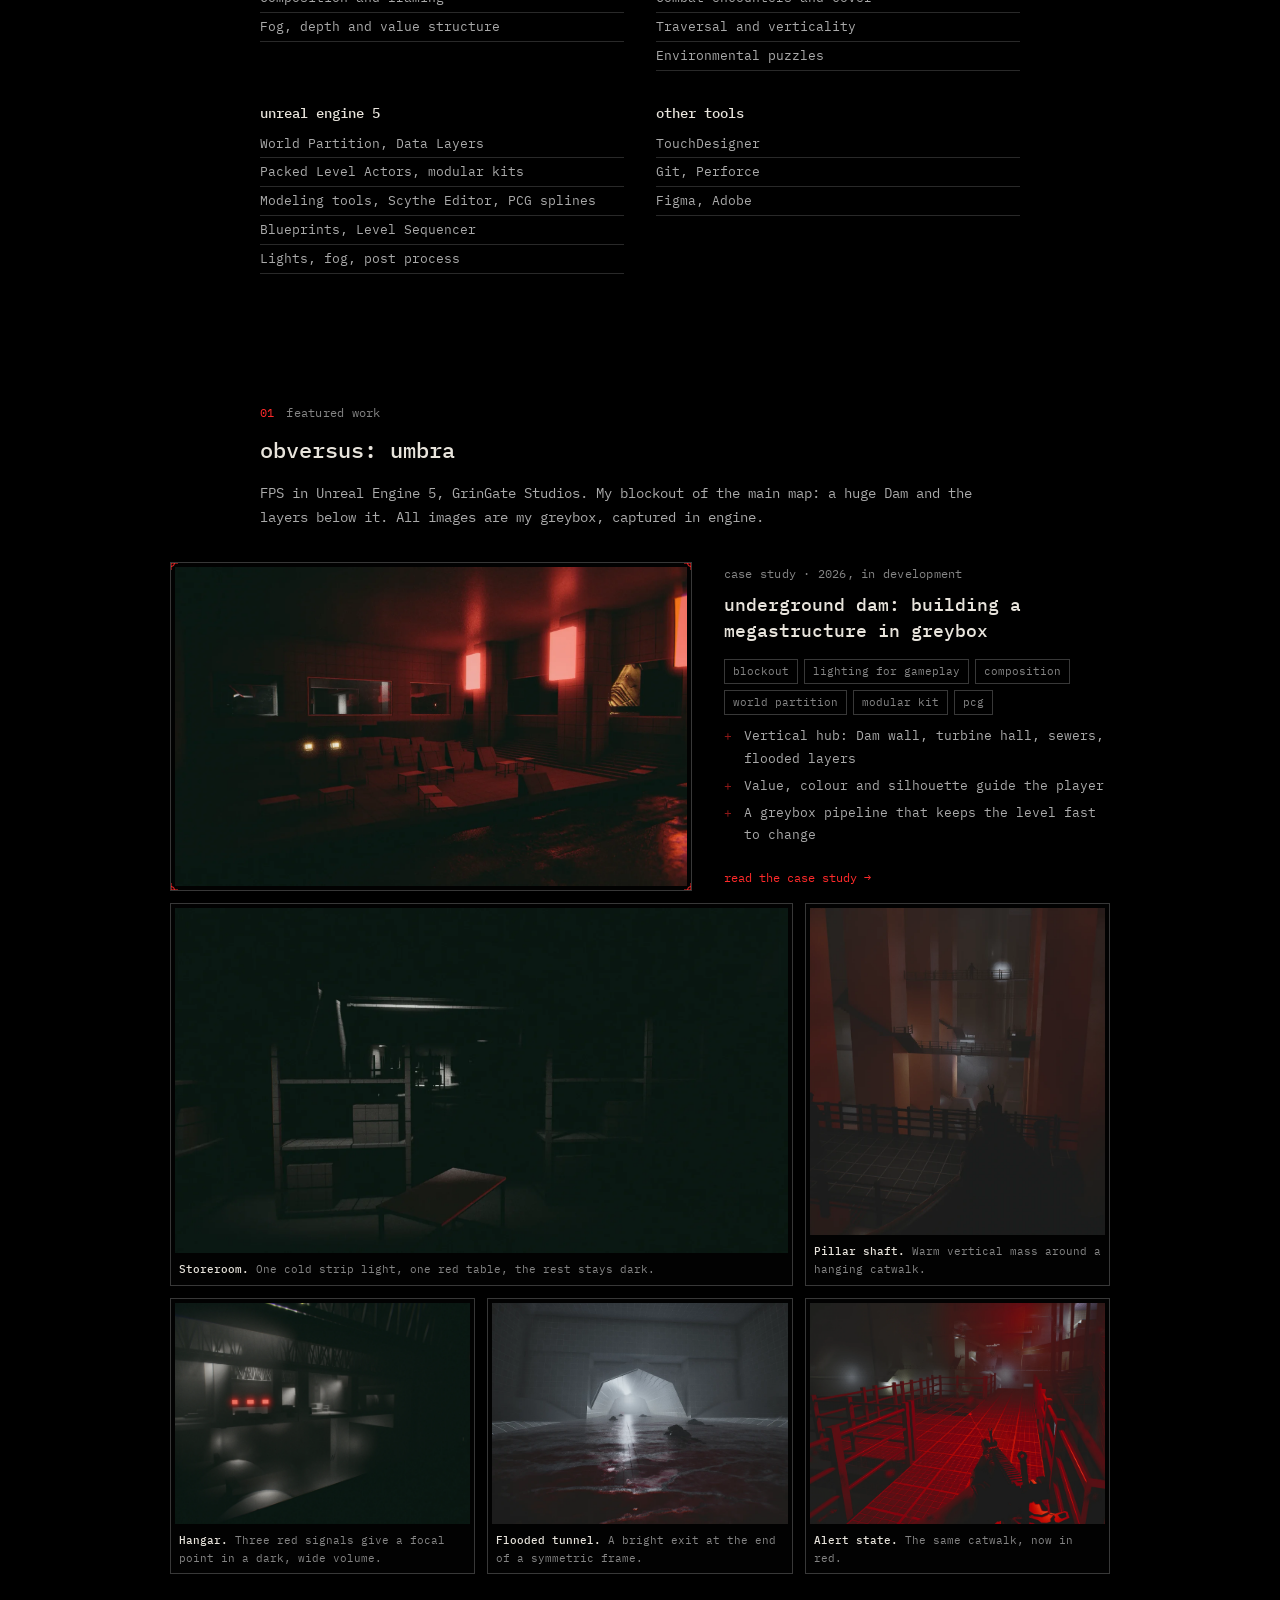
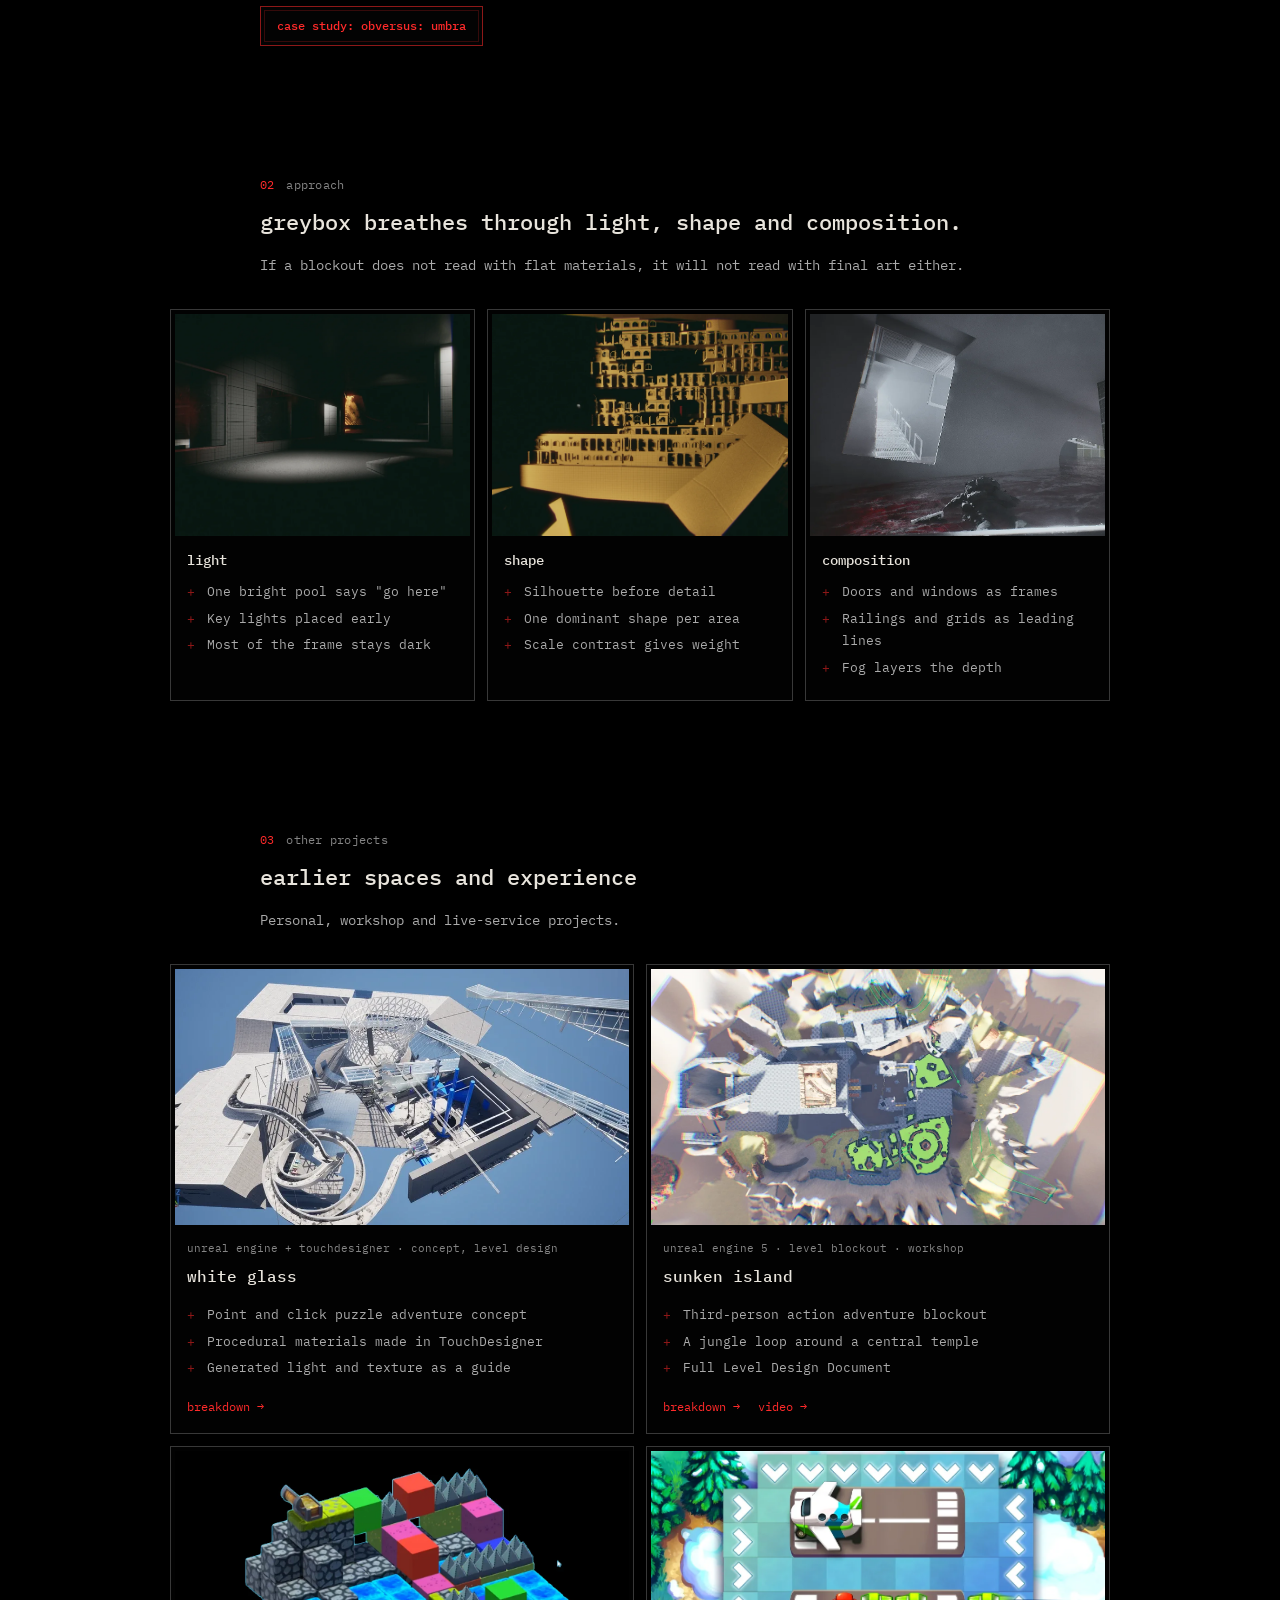
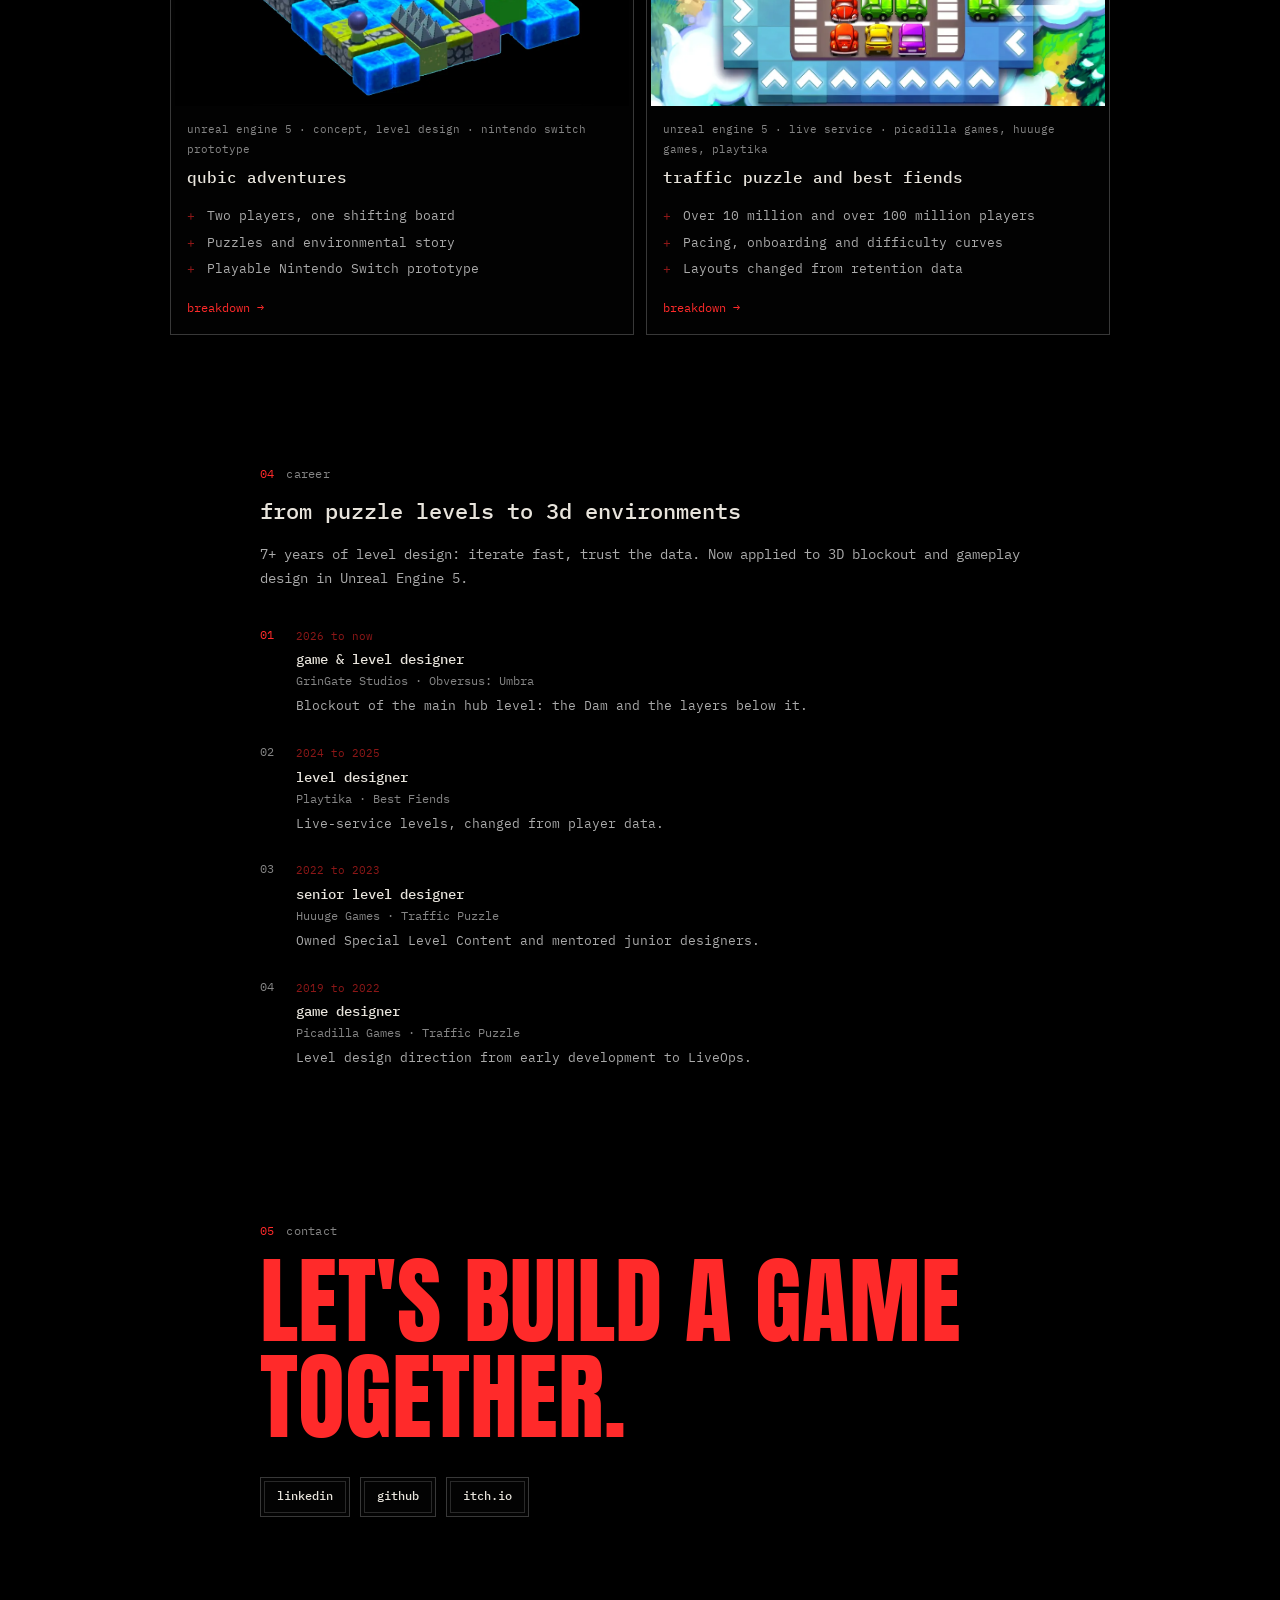
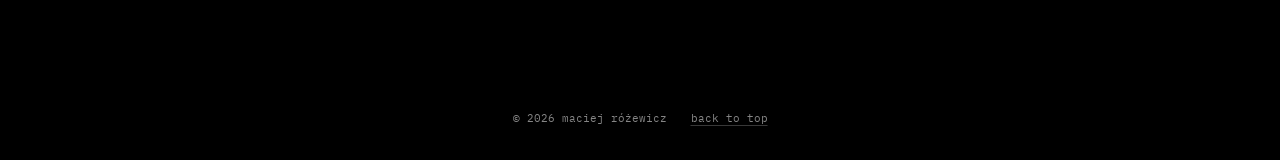
==== commit f8449b6e: "Hero: centered log text, base and observatory wording" ====
--- a/index.html
+++ b/index.html
@@ -13,7 +13,7 @@
   <link rel="preconnect" href="https://fonts.gstatic.com" crossorigin>
   <link href="https://fonts.googleapis.com/css2?family=Anton&family=IBM+Plex+Mono:wght@400;500&display=swap" rel="stylesheet">
   <script>document.documentElement.classList.add("js");</script>
-  <link rel="stylesheet" href="assets/css/style.css?v=20261126l">
+  <link rel="stylesheet" href="assets/css/style.css?v=20261127a">
 </head>
 <body>
 <a class="skip-link" href="#main">Skip to content</a>
@@ -344,7 +344,7 @@
 
 <script src="assets/js/main.js?v=20261126a"></script>
 <script src="assets/js/print.js?v=20261126q"></script>
-<script src="assets/js/log.js?v=20261126f"></script>
+<script src="assets/js/log.js?v=20261127b"></script>
 <script src="assets/js/snow.js?v=20261126d"></script>
 </body>
 </html>
--- a/assets/css/style.css
+++ b/assets/css/style.css
@@ -111,7 +111,7 @@
 .hero .print canvas, .hero .print img { position: absolute; inset: 0; width: 100%; height: 100%; image-rendering: pixelated; }
 .hero .print canvas { display: none; }
 .hero .print.is-live canvas { display: block; }
-.hero .signal-log { width: 100%; margin-top: 0; }
+.hero .signal-log { width: 100%; margin-top: 0; text-align: center; }
 /* Intro (with JS): the print and the log prompt fade in together, the scroll cue follows */
 .js .hero .print { opacity: 0; transform: scale(.96); transition: opacity 2.4s ease, transform 3.2s cubic-bezier(.2, .7, .2, 1); }
 .js .hero.is-on .print { opacity: 1; transform: none; }
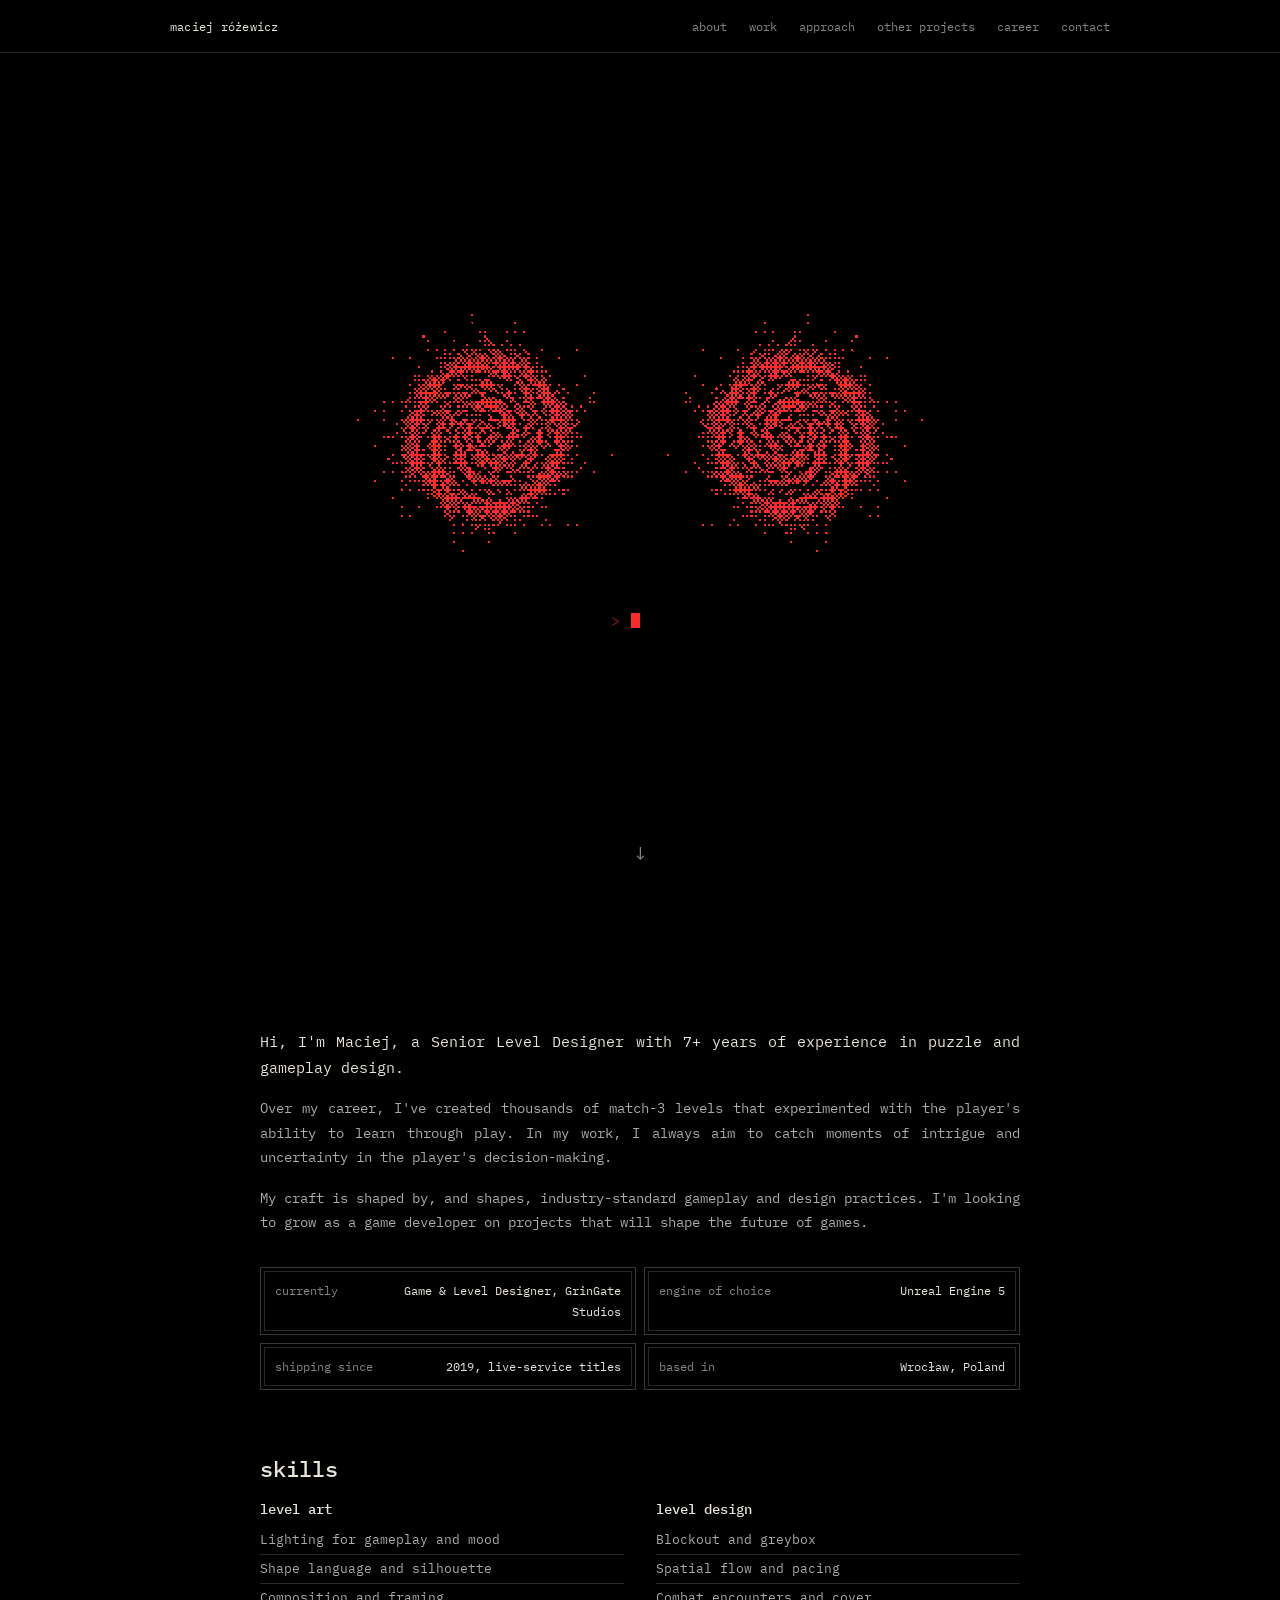
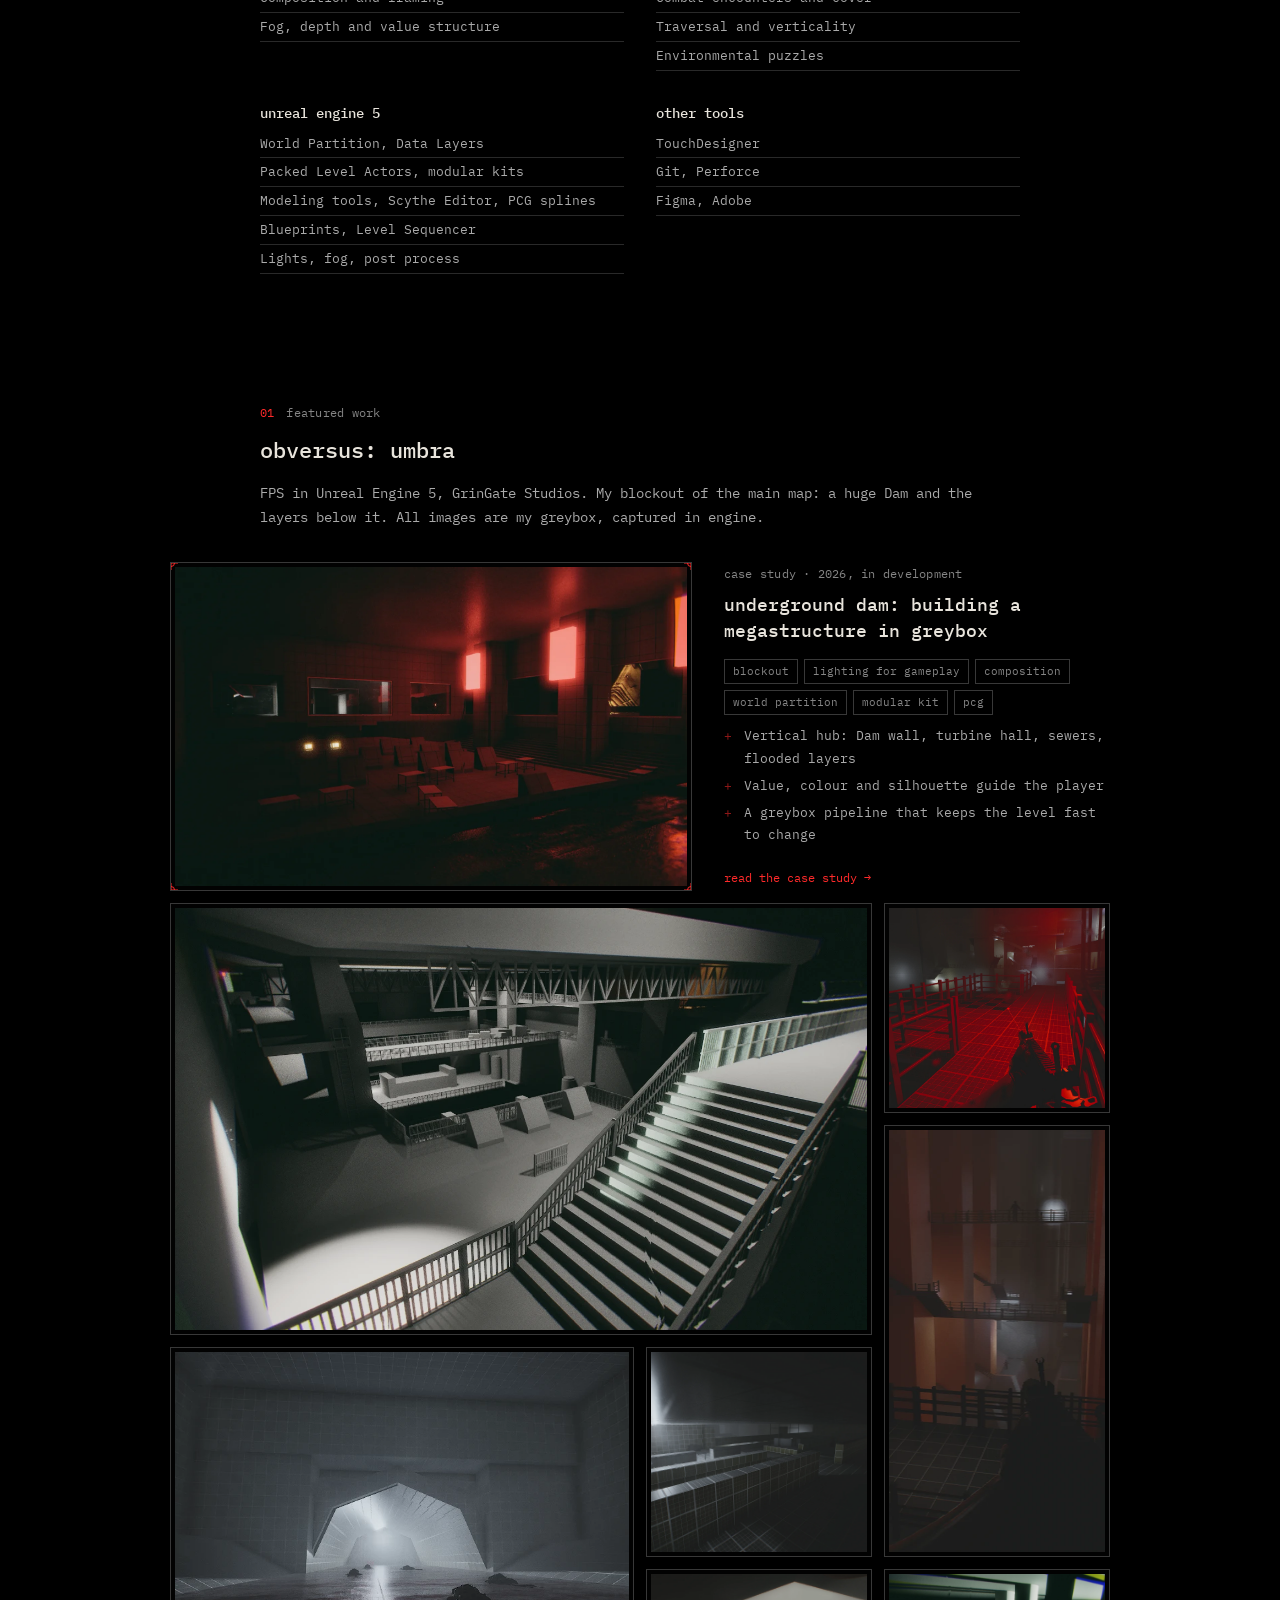
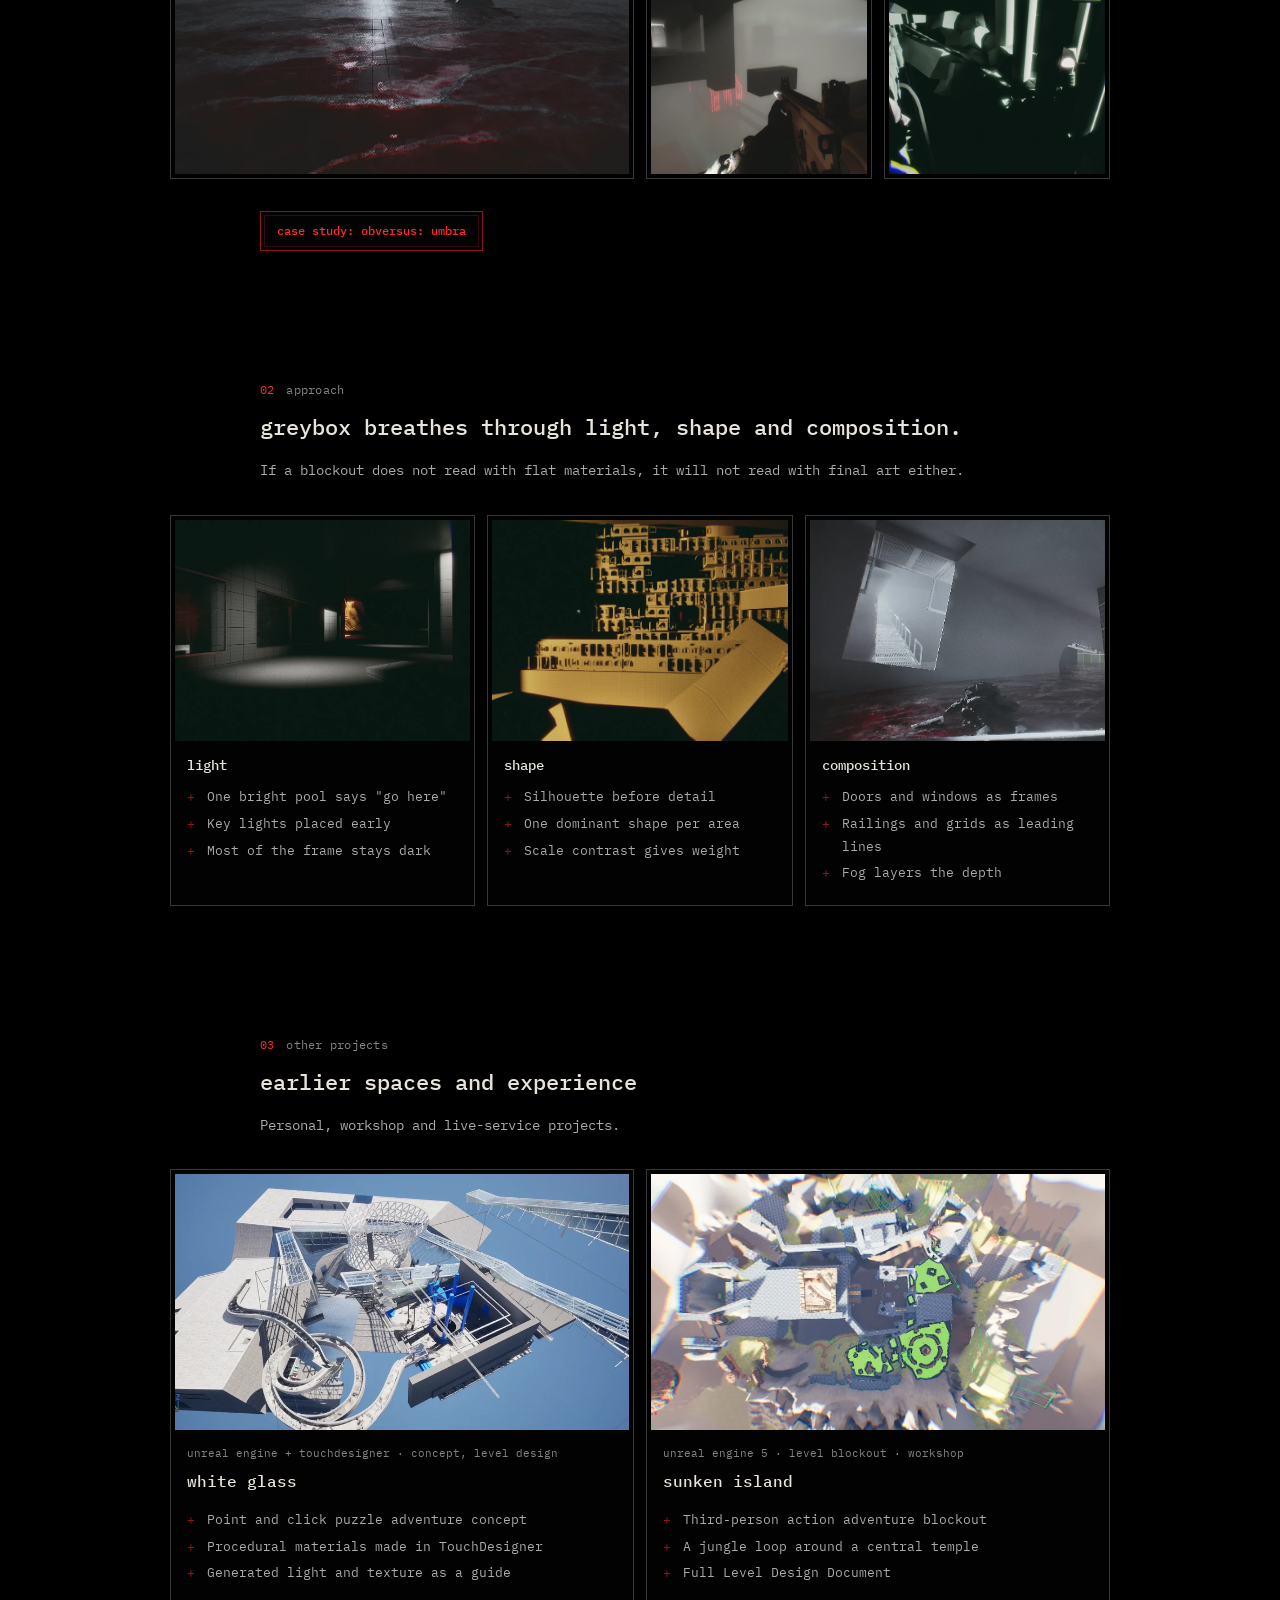
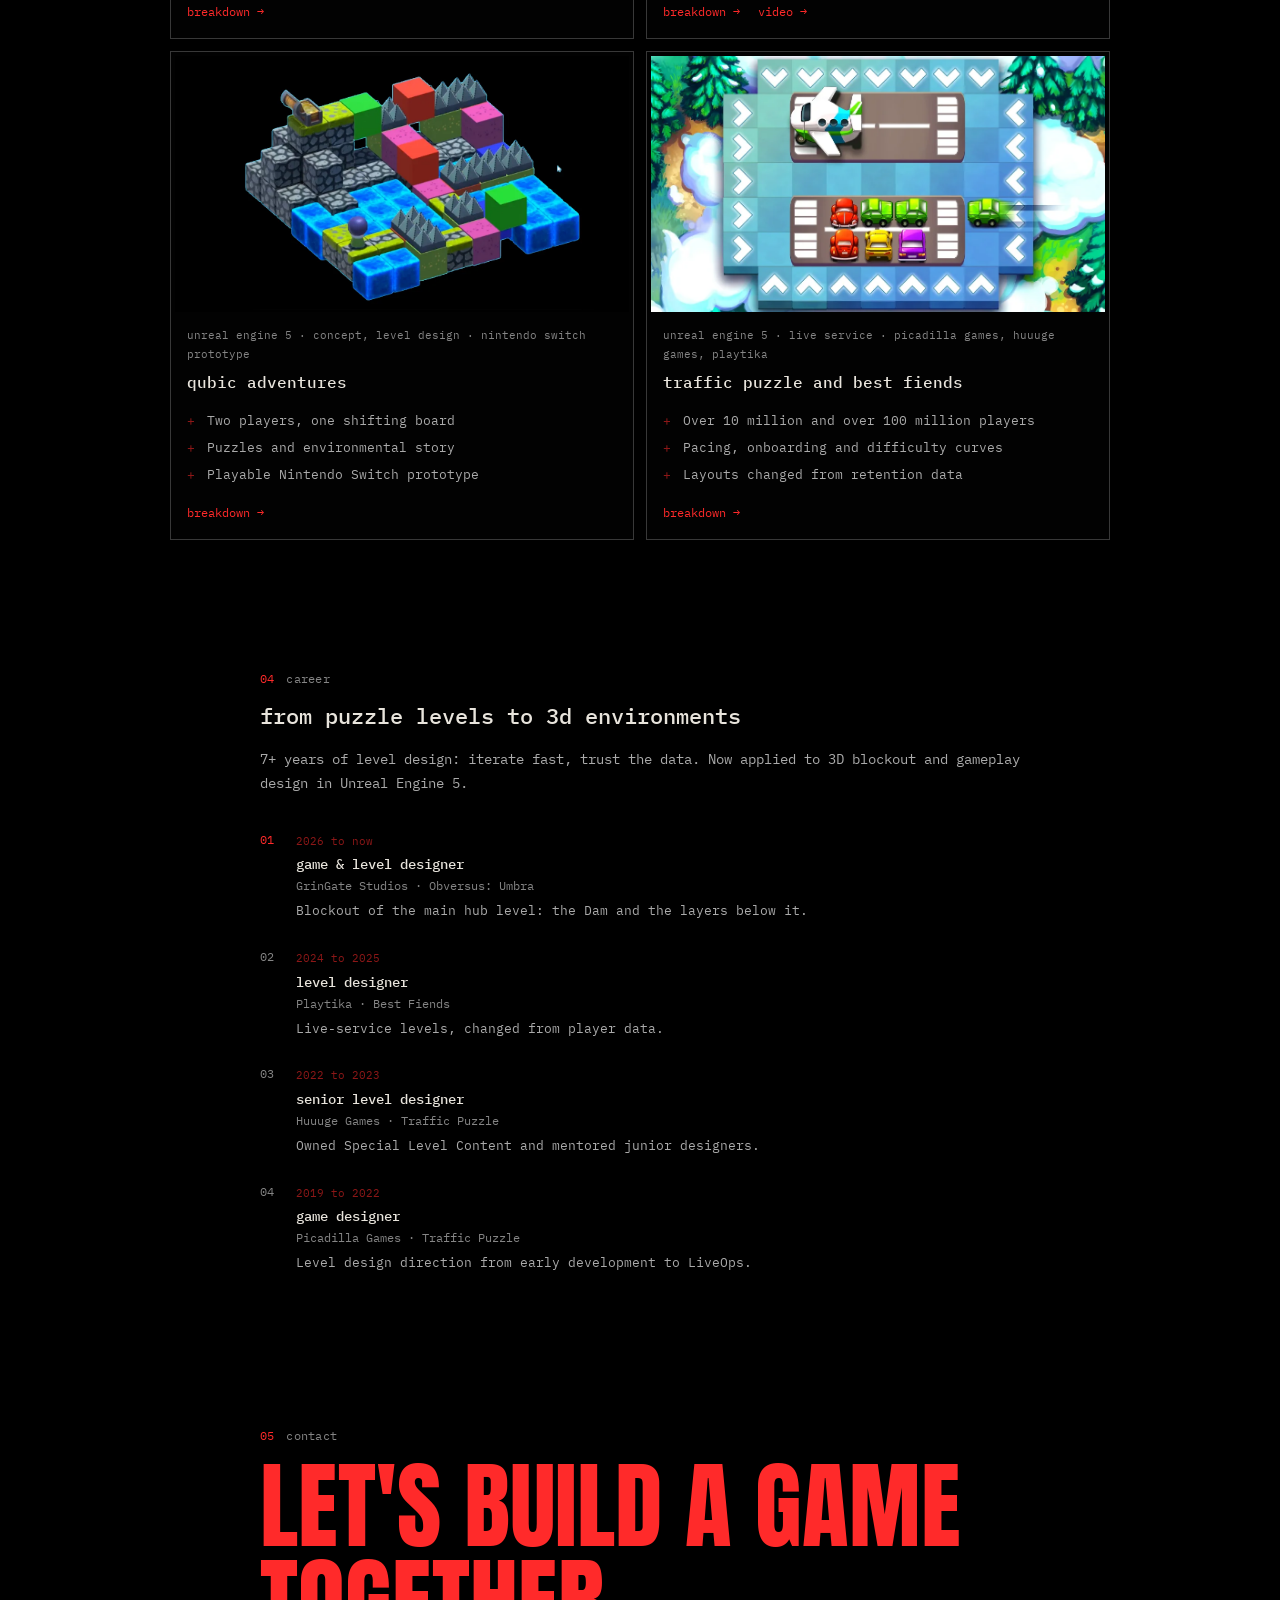
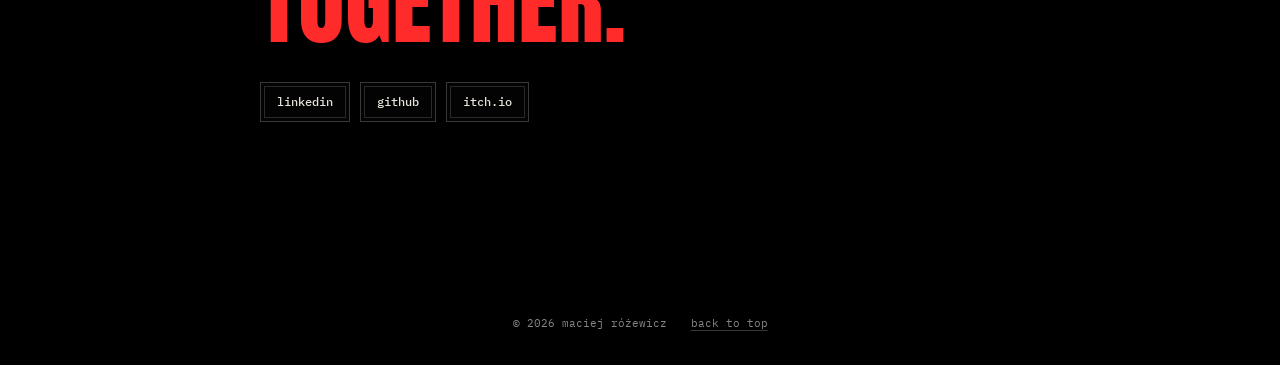
==== commit c1936bdf: "Obversus galleries: bento mosaic on home, captions removed Home gallery is a 7-photo bento mosaic. C" ====
--- a/index.html
+++ b/index.html
@@ -13,7 +13,7 @@
   <link rel="preconnect" href="https://fonts.gstatic.com" crossorigin>
   <link href="https://fonts.googleapis.com/css2?family=Anton&family=IBM+Plex+Mono:wght@400;500&display=swap" rel="stylesheet">
   <script>document.documentElement.classList.add("js");</script>
-  <link rel="stylesheet" href="assets/css/style.css?v=20261127a">
+  <link rel="stylesheet" href="assets/css/style.css?v=20261127b">
 </head>
 <body>
 <a class="skip-link" href="#main">Skip to content</a>
@@ -138,12 +138,14 @@
         </div>
       </a>
 
-      <div class="gallery">
-        <figure class="g-8 reveal"><img src="assets/img/ou/23-storage-shelves.webp" alt="Dark storeroom with shelves, one cold strip light and a red table" loading="lazy" data-zoom><figcaption><strong>Storeroom.</strong> One cold strip light, one red table, the rest stays dark.</figcaption></figure>
-        <figure class="g-4 reveal"><img src="assets/img/ou/13-pillar-canyon.webp" alt="Stacked catwalks between huge orange pillars" loading="lazy" data-zoom><figcaption><strong>Pillar shaft.</strong> Warm vertical mass around a hanging catwalk.</figcaption></figure>
-        <figure class="g-4 reveal"><img src="assets/img/ou/02-hangar-red-signals.webp" alt="Hangar with three red signal lights under steel trusses" loading="lazy" data-zoom><figcaption><strong>Hangar.</strong> Three red signals give a focal point in a dark, wide volume.</figcaption></figure>
-        <figure class="g-4 reveal"><img src="assets/img/ou/14-flooded-tunnel.webp" alt="Flooded tunnel with bright exit and bodies in red water" loading="lazy" data-zoom><figcaption><strong>Flooded tunnel.</strong> A bright exit at the end of a symmetric frame.</figcaption></figure>
-        <figure class="g-4 reveal"><img src="assets/img/ou/12-catwalk-red-alert.webp" alt="Catwalk in red alert lighting, first-person view" loading="lazy" data-zoom><figcaption><strong>Alert state.</strong> The same catwalk, now in red.</figcaption></figure>
+      <div class="gallery bento">
+        <figure class="b-hero reveal"><img src="assets/img/ou/05-turbine-hall-stairs.webp" alt="Stairs down into the turbine hall with a view of the route" loading="lazy" data-zoom></figure>
+        <figure class="b-top reveal"><img src="assets/img/ou/12-catwalk-red-alert.webp" alt="Catwalk in red alert lighting, first-person view" loading="lazy" data-zoom></figure>
+        <figure class="b-tall reveal"><img src="assets/img/ou/13-pillar-canyon.webp" alt="Stacked catwalks between huge orange pillars" loading="lazy" data-zoom></figure>
+        <figure class="b-big reveal"><img src="assets/img/ou/14-flooded-tunnel.webp" alt="Symmetric flooded tunnel with a bright opening" loading="lazy" data-zoom></figure>
+        <figure class="b-s1 reveal"><img src="assets/img/ou/10-tiled-maze-lightshaft.webp" alt="Light shaft above tiled low walls" loading="lazy" data-zoom></figure>
+        <figure class="b-s2 reveal"><img src="assets/img/ou/19-fog-lasers.webp" alt="Bright fog with red laser lines and dark blocks" loading="lazy" data-zoom></figure>
+        <figure class="b-s3 reveal"><img src="assets/img/ou/03-mannequin-gallery.webp" alt="Row of mannequins in a corridor with hard light" loading="lazy" data-zoom></figure>
       </div>
       <div class="cta-row">
         <a class="btn primary" href="obversus-umbra.html">case study: obversus: umbra</a>
--- a/assets/css/style.css
+++ b/assets/css/style.css
@@ -207,6 +207,40 @@
   .gallery .g-2, .gallery .tall { grid-column: span 4; }
 }
 
+/* Bento mosaic (home gallery): one hero, one tall, one big square and small tiles that lock together */
+.gallery.bento {
+  grid-template-columns: repeat(4, minmax(0, 1fr));
+  grid-auto-rows: clamp(150px, 17vw, 210px);
+  grid-template-areas:
+    "hero hero hero top"
+    "hero hero hero tall"
+    "big  big  s1   tall"
+    "big  big  s2   s3";
+}
+.gallery.bento figure > img { aspect-ratio: auto; flex: 1; min-height: 0; }
+.bento .b-hero { grid-area: hero; }
+.bento .b-top  { grid-area: top; }
+.bento .b-tall { grid-area: tall; }
+.bento .b-big  { grid-area: big; }
+.bento .b-s1   { grid-area: s1; }
+.bento .b-s2   { grid-area: s2; }
+.bento .b-s3   { grid-area: s3; }
+@media (max-width: 760px) {
+  .gallery.bento {
+    grid-template-columns: repeat(2, minmax(0, 1fr));
+    grid-auto-rows: clamp(120px, 38vw, 220px);
+    gap: 8px;
+    grid-template-areas:
+      "hero hero"
+      "hero hero"
+      "top  tall"
+      "s1   tall"
+      "big  big"
+      "big  big"
+      "s2   s3";
+  }
+}
+
 /* Project cards */
 .cards { display: grid; grid-template-columns: repeat(2, minmax(0, 1fr)); gap: 12px; }
 .card { display: flex; flex-direction: column; padding: 4px; }
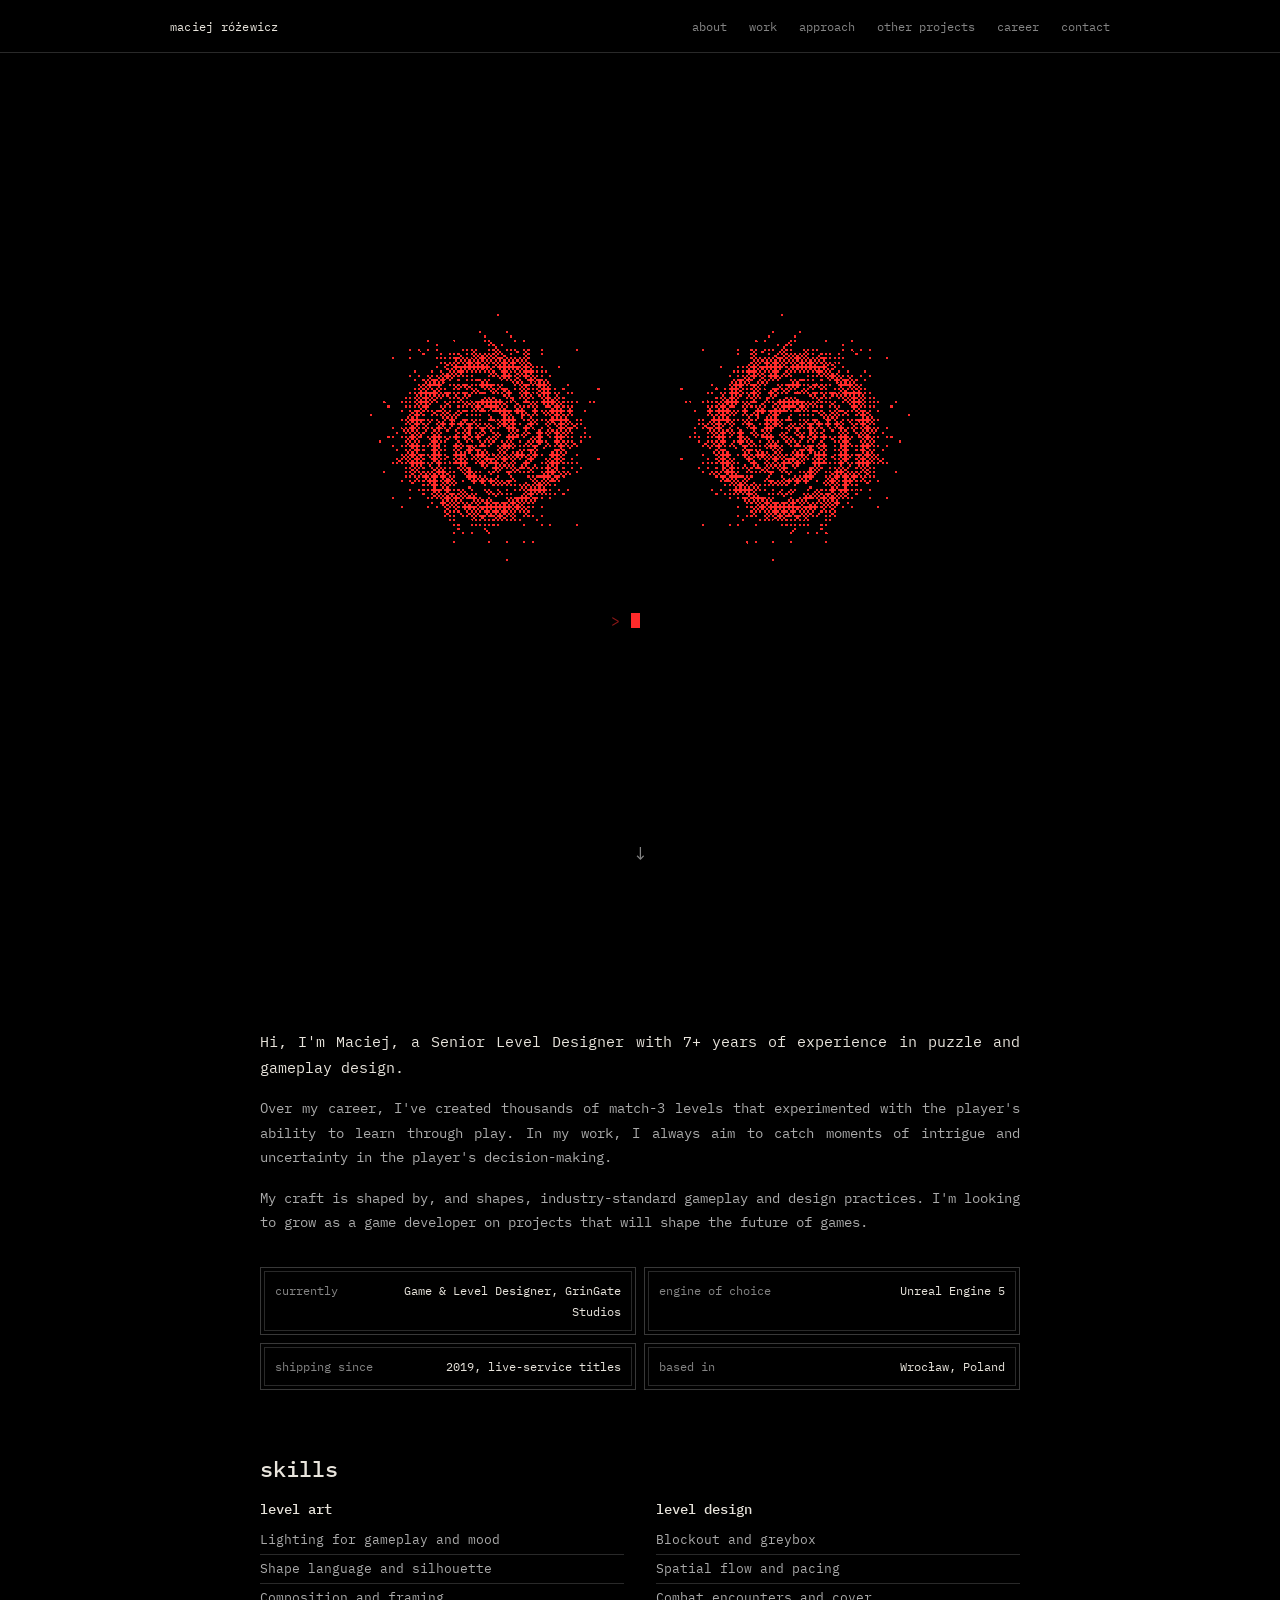
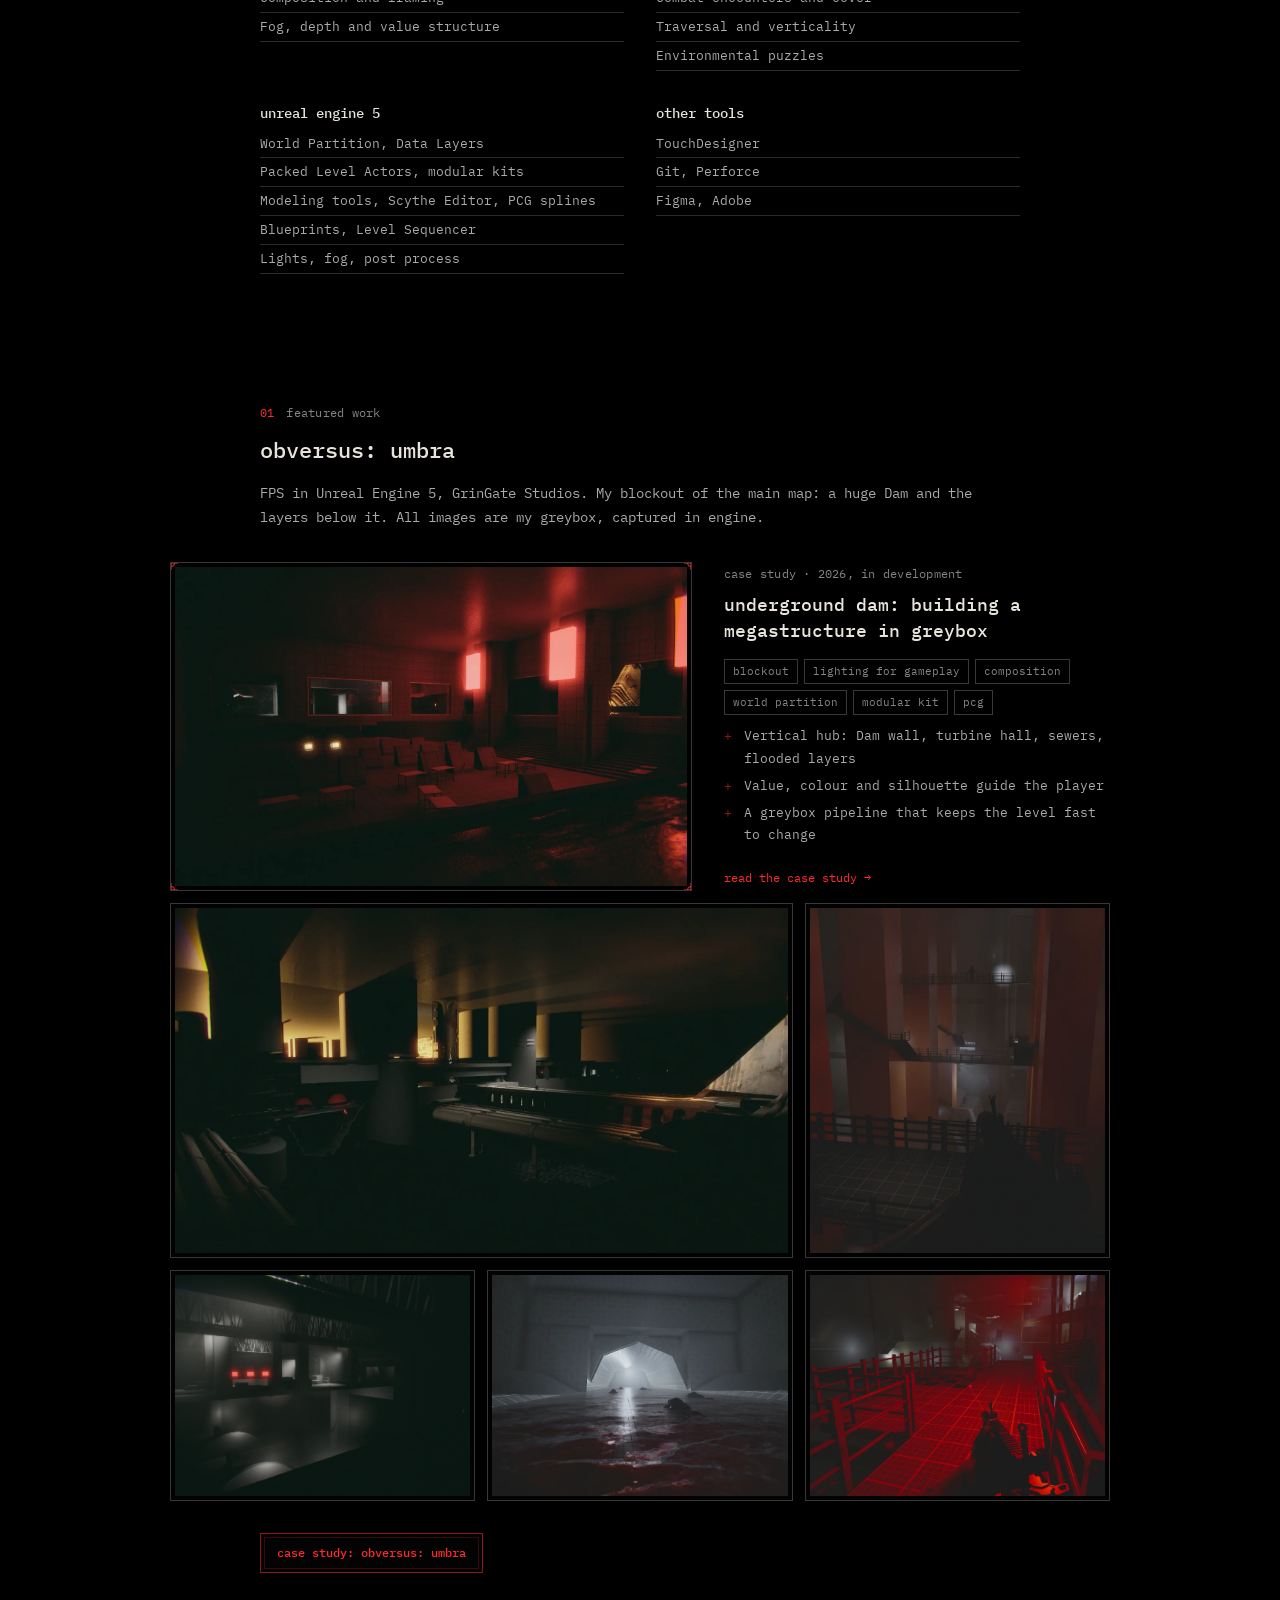
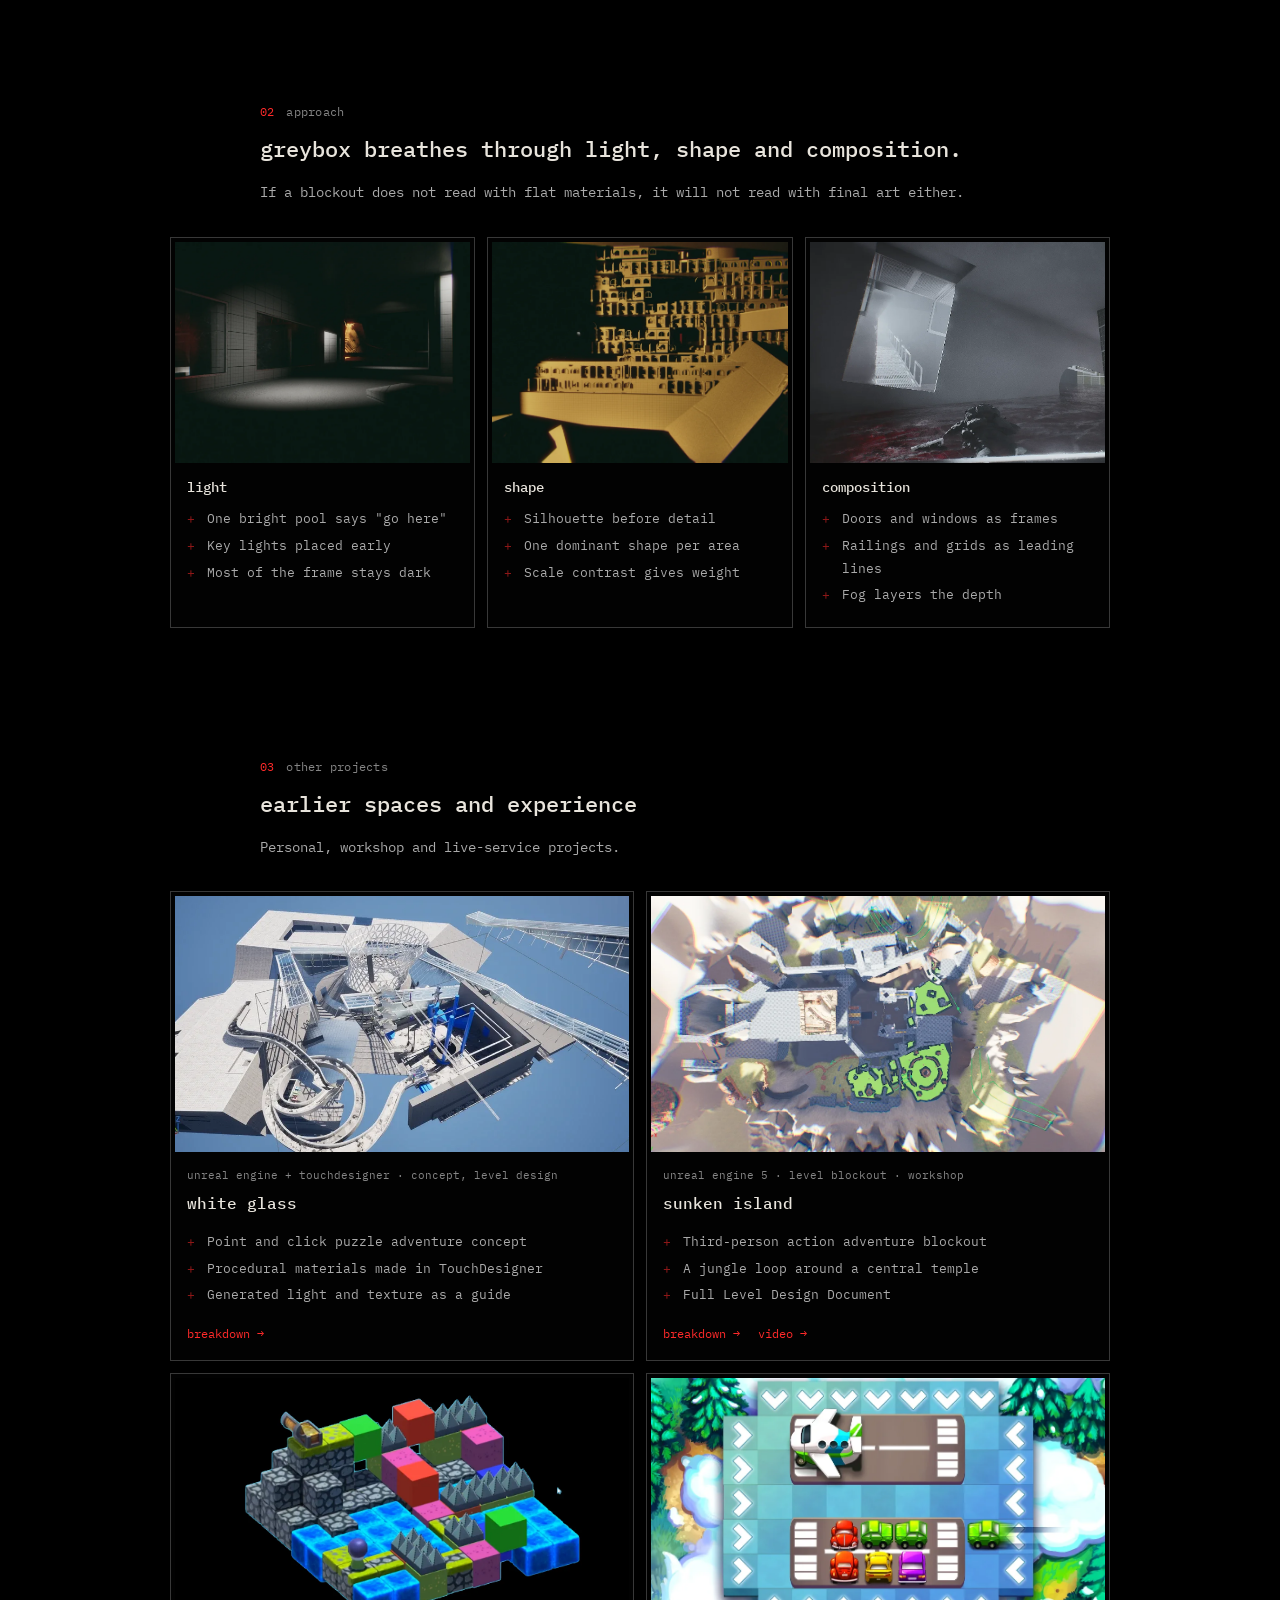
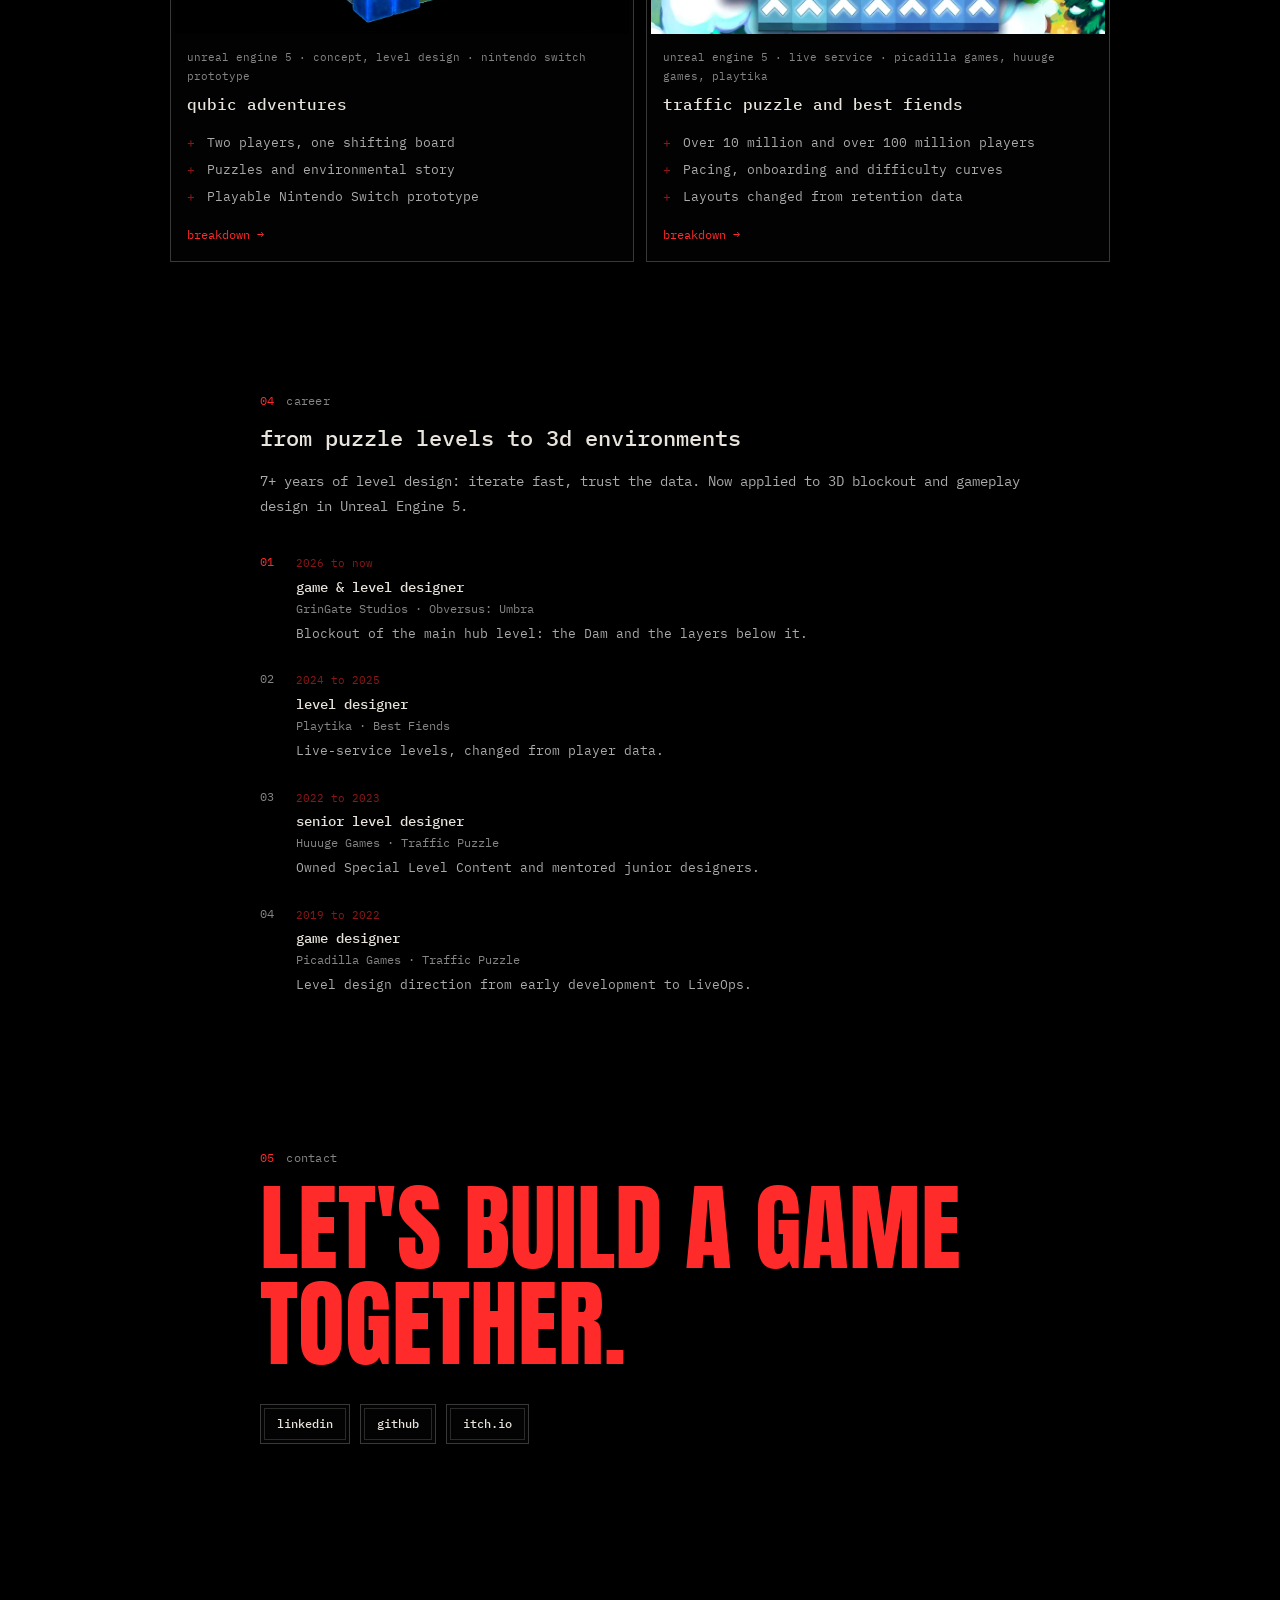
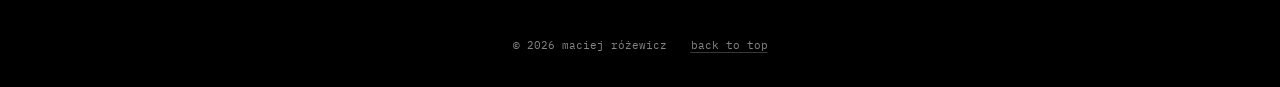
==== commit ab71a21a: "Home gallery: restore previous grid, turbine hall hero first Removes the bento mosaic. First tile us" ====
--- a/index.html
+++ b/index.html
@@ -13,7 +13,7 @@
   <link rel="preconnect" href="https://fonts.gstatic.com" crossorigin>
   <link href="https://fonts.googleapis.com/css2?family=Anton&family=IBM+Plex+Mono:wght@400;500&display=swap" rel="stylesheet">
   <script>document.documentElement.classList.add("js");</script>
-  <link rel="stylesheet" href="assets/css/style.css?v=20261127b">
+  <link rel="stylesheet" href="assets/css/style.css?v=20261127c">
 </head>
 <body>
 <a class="skip-link" href="#main">Skip to content</a>
@@ -138,14 +138,12 @@
         </div>
       </a>
 
-      <div class="gallery bento">
-        <figure class="b-hero reveal"><img src="assets/img/ou/05-turbine-hall-stairs.webp" alt="Stairs down into the turbine hall with a view of the route" loading="lazy" data-zoom></figure>
-        <figure class="b-top reveal"><img src="assets/img/ou/12-catwalk-red-alert.webp" alt="Catwalk in red alert lighting, first-person view" loading="lazy" data-zoom></figure>
-        <figure class="b-tall reveal"><img src="assets/img/ou/13-pillar-canyon.webp" alt="Stacked catwalks between huge orange pillars" loading="lazy" data-zoom></figure>
-        <figure class="b-big reveal"><img src="assets/img/ou/14-flooded-tunnel.webp" alt="Symmetric flooded tunnel with a bright opening" loading="lazy" data-zoom></figure>
-        <figure class="b-s1 reveal"><img src="assets/img/ou/10-tiled-maze-lightshaft.webp" alt="Light shaft above tiled low walls" loading="lazy" data-zoom></figure>
-        <figure class="b-s2 reveal"><img src="assets/img/ou/19-fog-lasers.webp" alt="Bright fog with red laser lines and dark blocks" loading="lazy" data-zoom></figure>
-        <figure class="b-s3 reveal"><img src="assets/img/ou/03-mannequin-gallery.webp" alt="Row of mannequins in a corridor with hard light" loading="lazy" data-zoom></figure>
+      <div class="gallery">
+        <figure class="g-8 reveal"><img src="assets/img/ou/20-turbine-hall-gold.webp" alt="Dark machine hall with warm window light at the back, pipes and red lamps in the foreground" loading="lazy" data-zoom></figure>
+        <figure class="g-4 reveal"><img src="assets/img/ou/13-pillar-canyon.webp" alt="Stacked catwalks between huge orange pillars" loading="lazy" data-zoom></figure>
+        <figure class="g-4 reveal"><img src="assets/img/ou/02-hangar-red-signals.webp" alt="Hangar with three red signal lights under steel trusses" loading="lazy" data-zoom></figure>
+        <figure class="g-4 reveal"><img src="assets/img/ou/14-flooded-tunnel.webp" alt="Flooded tunnel with bright exit and bodies in red water" loading="lazy" data-zoom></figure>
+        <figure class="g-4 reveal"><img src="assets/img/ou/12-catwalk-red-alert.webp" alt="Catwalk in red alert lighting, first-person view" loading="lazy" data-zoom></figure>
       </div>
       <div class="cta-row">
         <a class="btn primary" href="obversus-umbra.html">case study: obversus: umbra</a>
--- a/assets/css/style.css
+++ b/assets/css/style.css
@@ -207,40 +207,6 @@
   .gallery .g-2, .gallery .tall { grid-column: span 4; }
 }
 
-/* Bento mosaic (home gallery): one hero, one tall, one big square and small tiles that lock together */
-.gallery.bento {
-  grid-template-columns: repeat(4, minmax(0, 1fr));
-  grid-auto-rows: clamp(150px, 17vw, 210px);
-  grid-template-areas:
-    "hero hero hero top"
-    "hero hero hero tall"
-    "big  big  s1   tall"
-    "big  big  s2   s3";
-}
-.gallery.bento figure > img { aspect-ratio: auto; flex: 1; min-height: 0; }
-.bento .b-hero { grid-area: hero; }
-.bento .b-top  { grid-area: top; }
-.bento .b-tall { grid-area: tall; }
-.bento .b-big  { grid-area: big; }
-.bento .b-s1   { grid-area: s1; }
-.bento .b-s2   { grid-area: s2; }
-.bento .b-s3   { grid-area: s3; }
-@media (max-width: 760px) {
-  .gallery.bento {
-    grid-template-columns: repeat(2, minmax(0, 1fr));
-    grid-auto-rows: clamp(120px, 38vw, 220px);
-    gap: 8px;
-    grid-template-areas:
-      "hero hero"
-      "hero hero"
-      "top  tall"
-      "s1   tall"
-      "big  big"
-      "big  big"
-      "s2   s3";
-  }
-}
-
 /* Project cards */
 .cards { display: grid; grid-template-columns: repeat(2, minmax(0, 1fr)); gap: 12px; }
 .card { display: flex; flex-direction: column; padding: 4px; }
